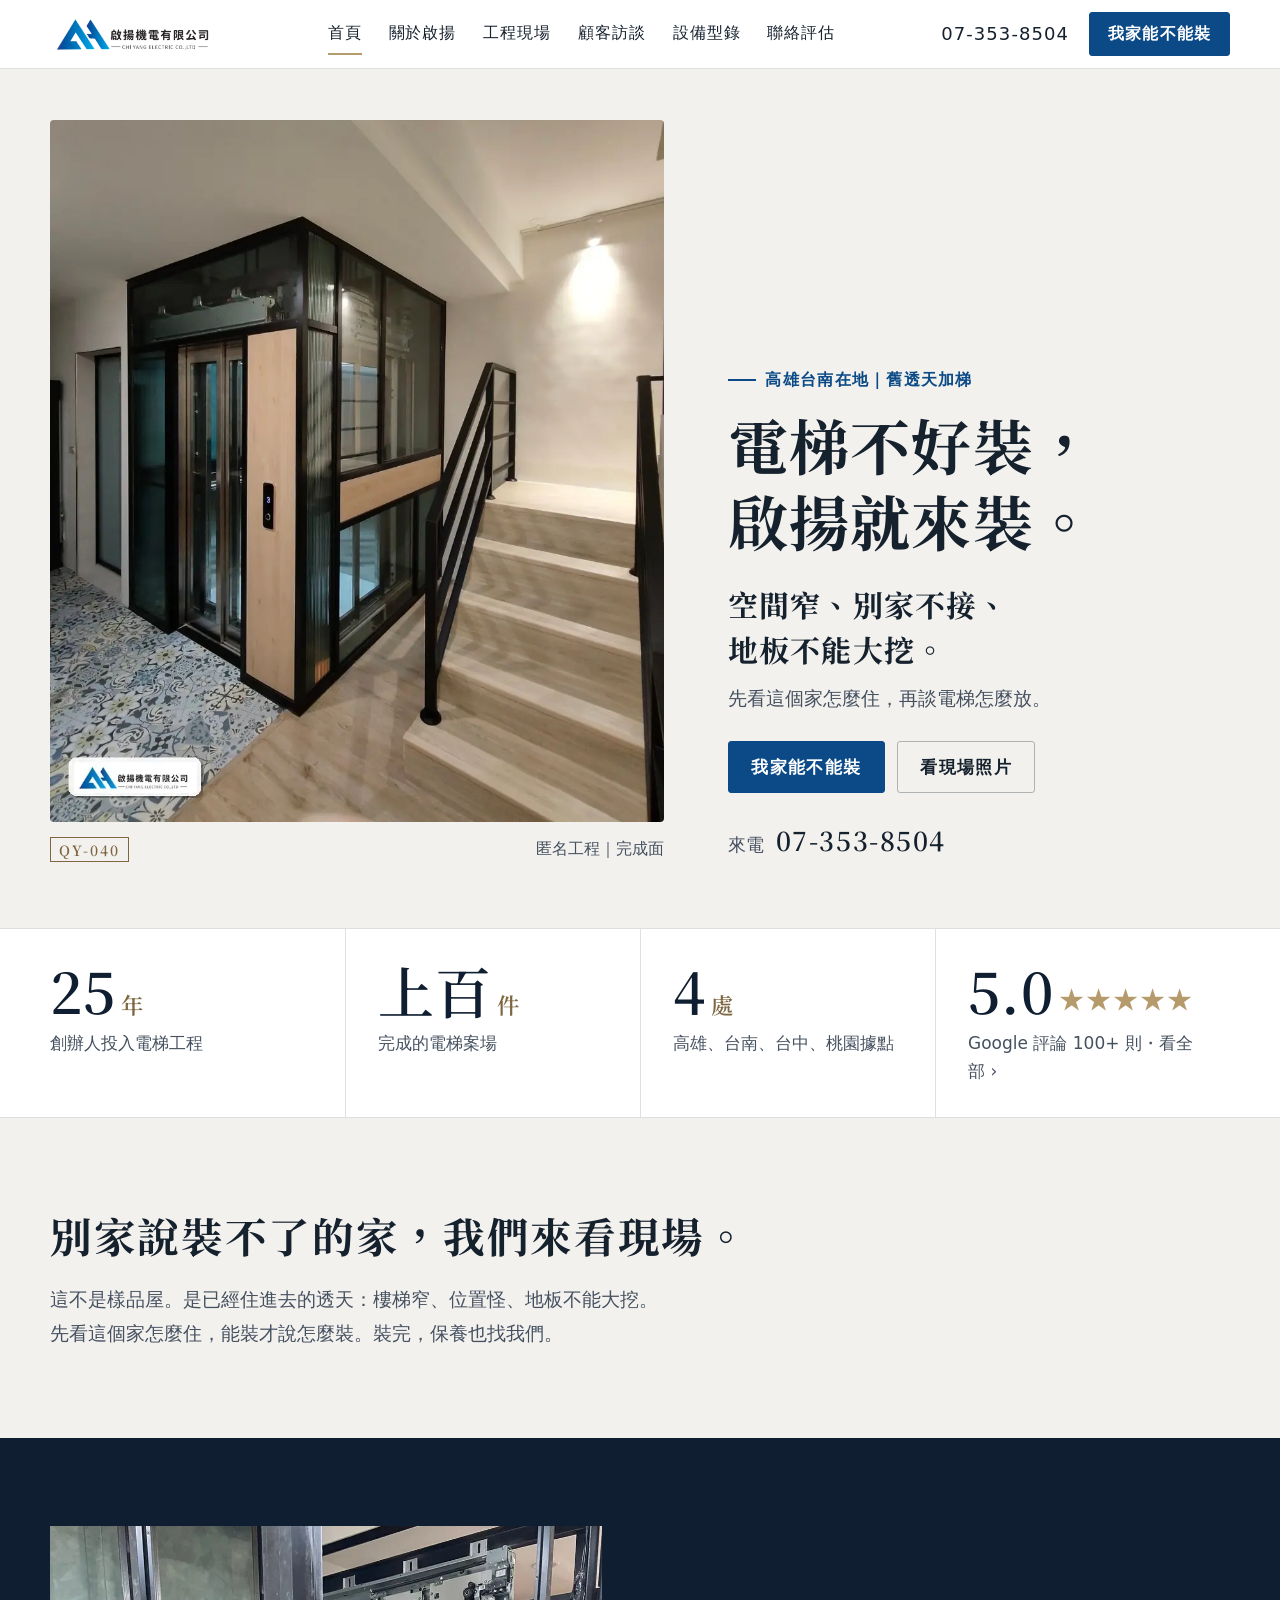
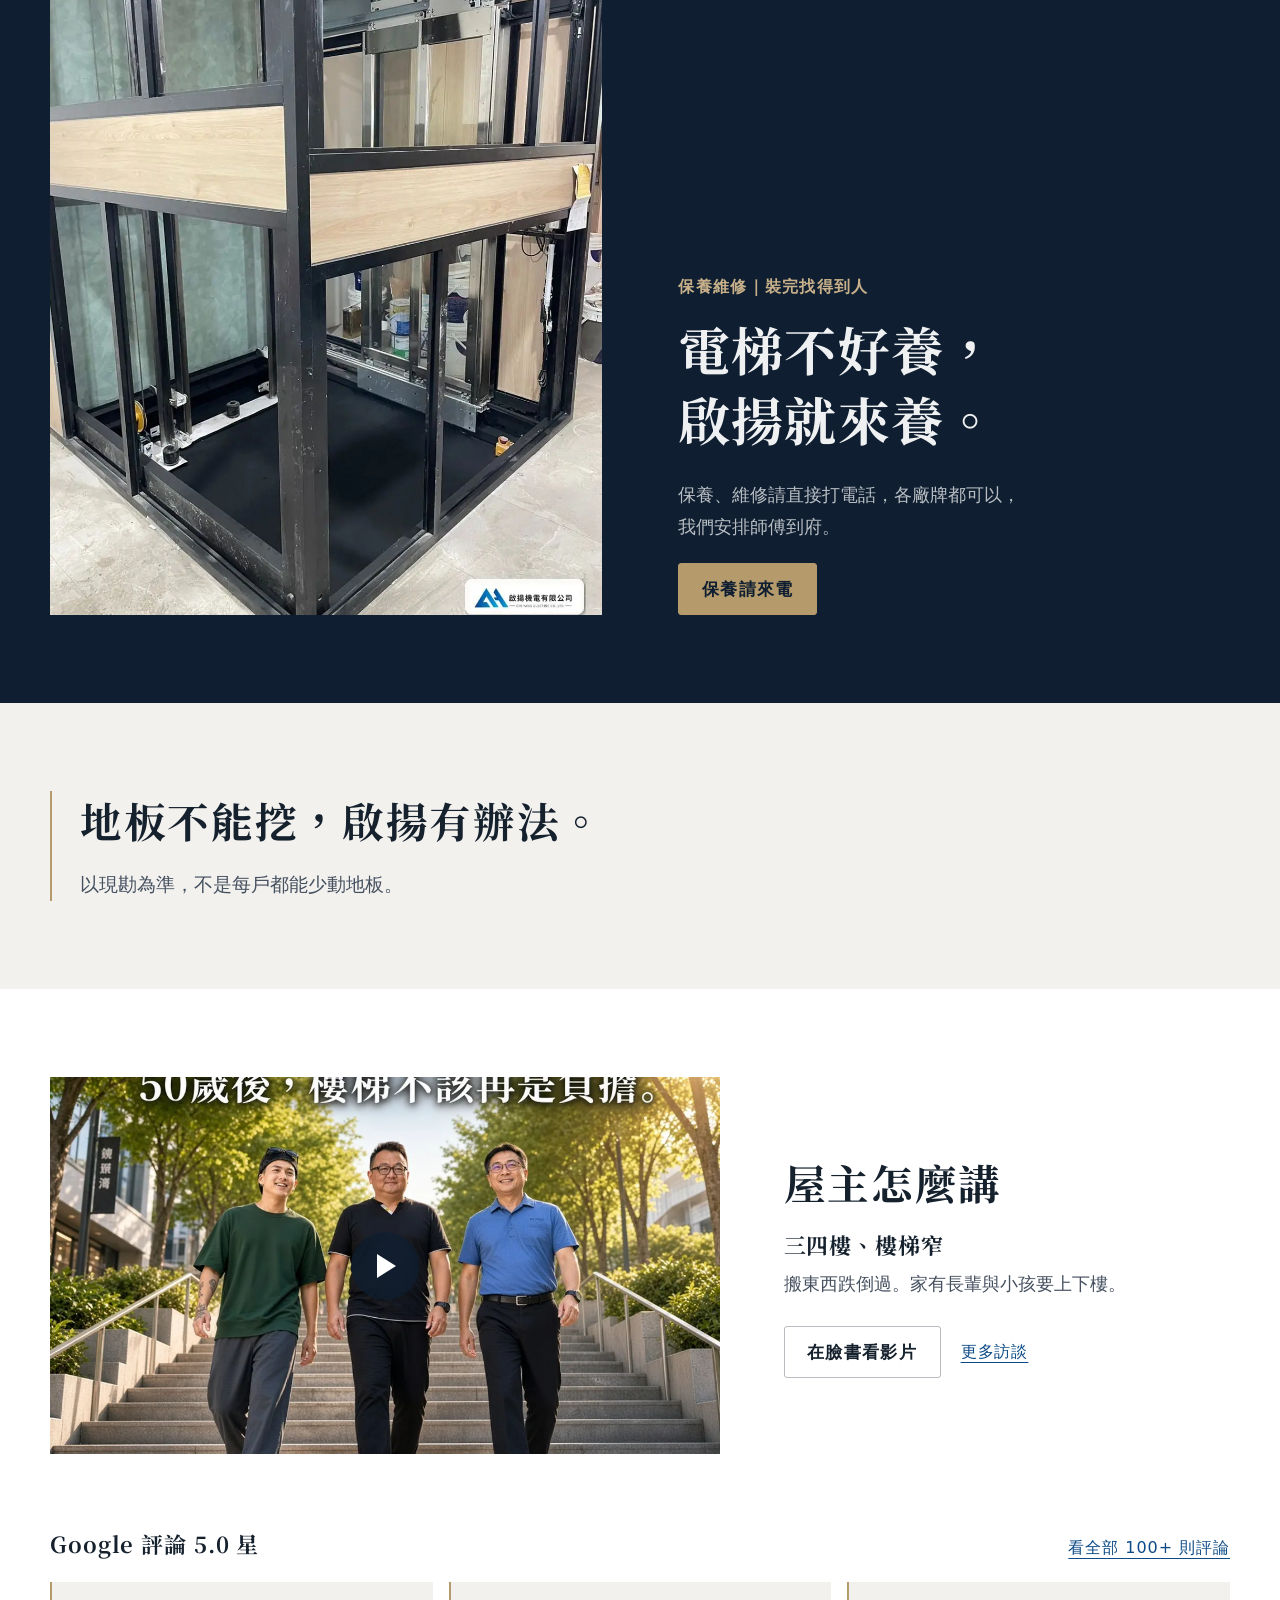
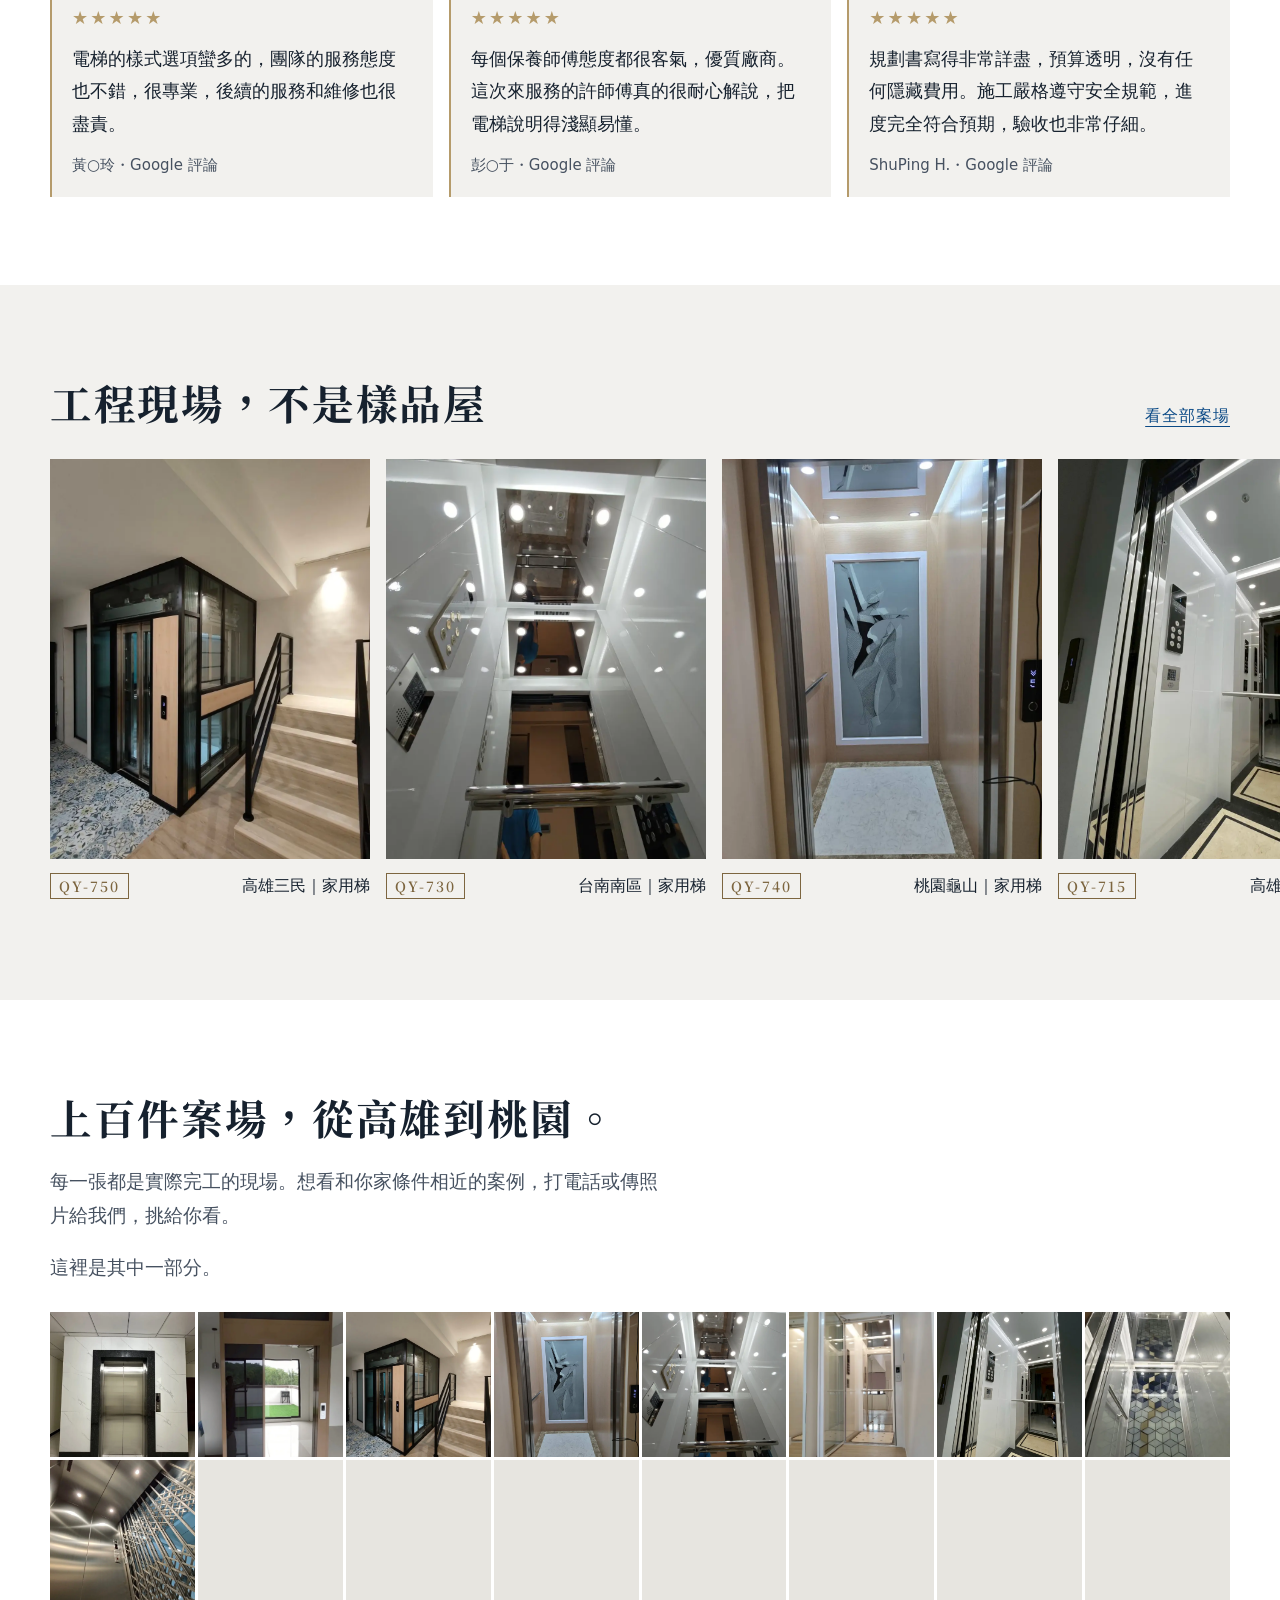
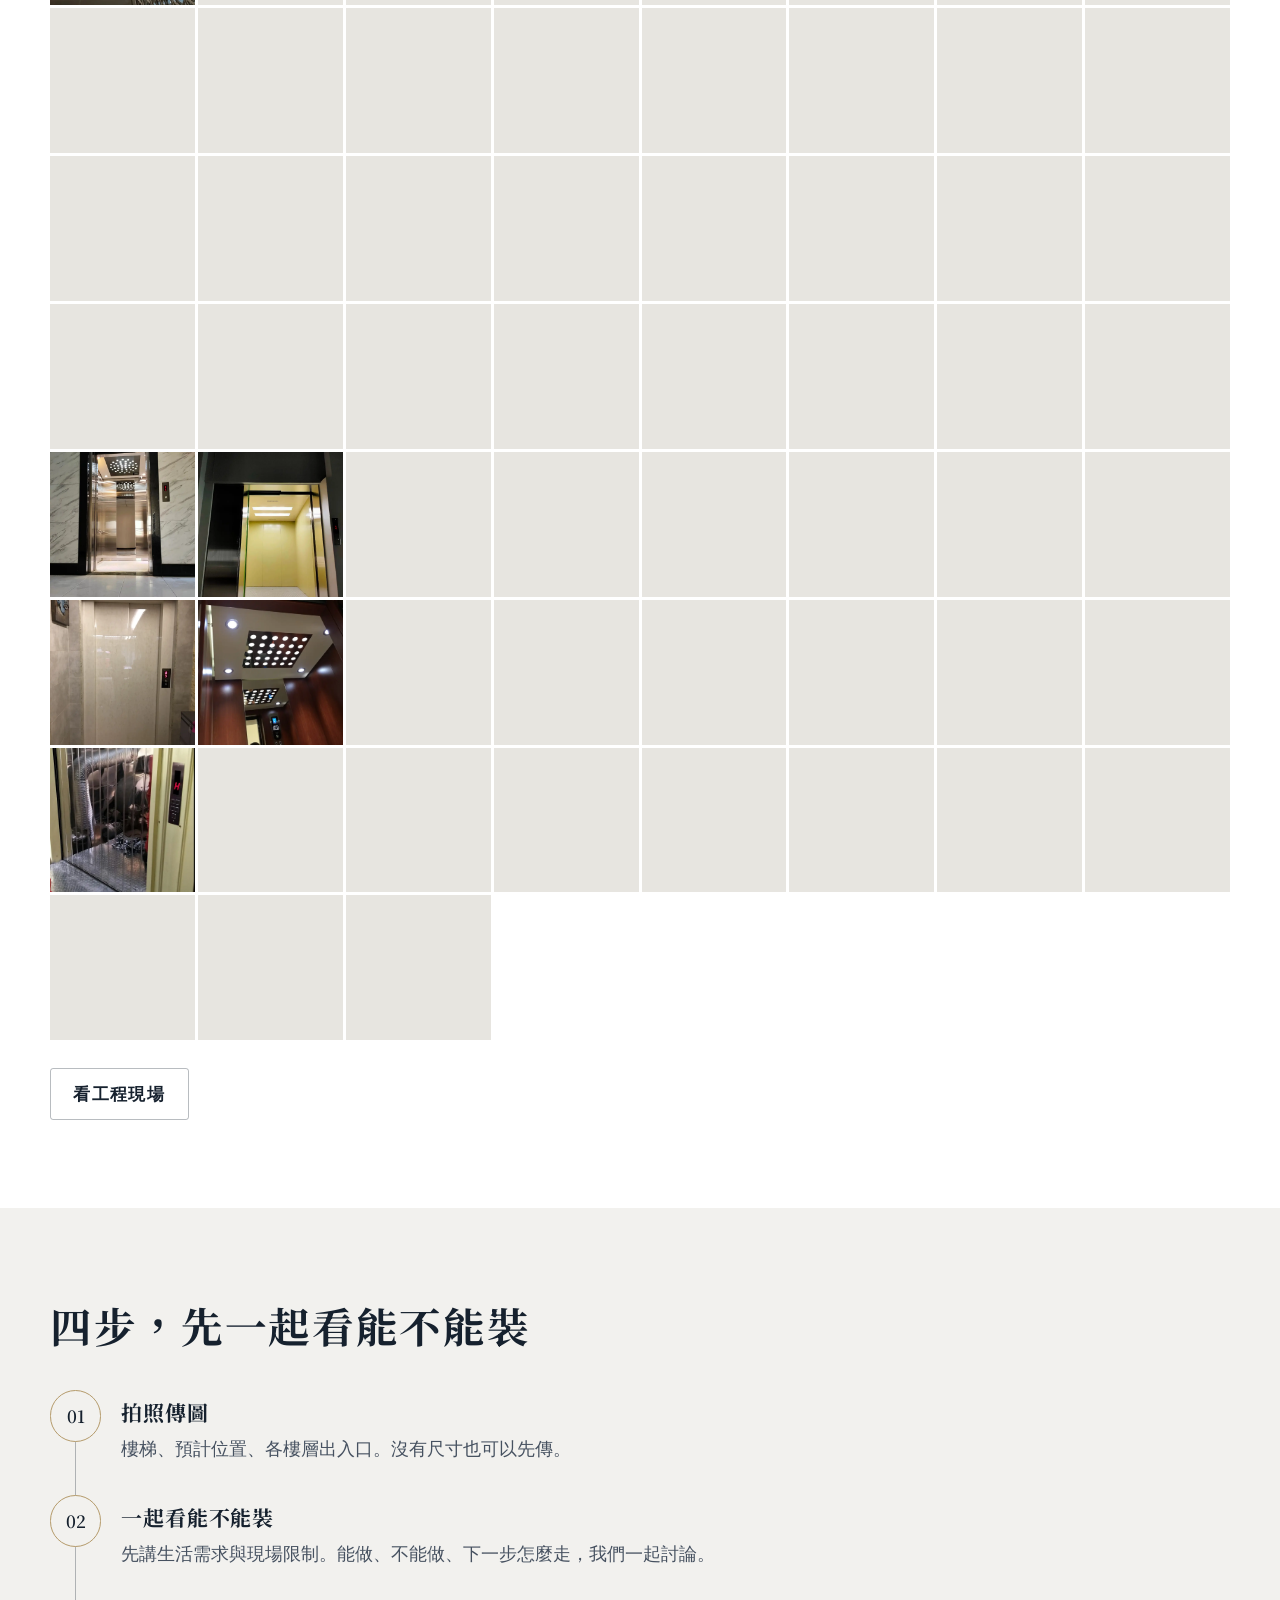
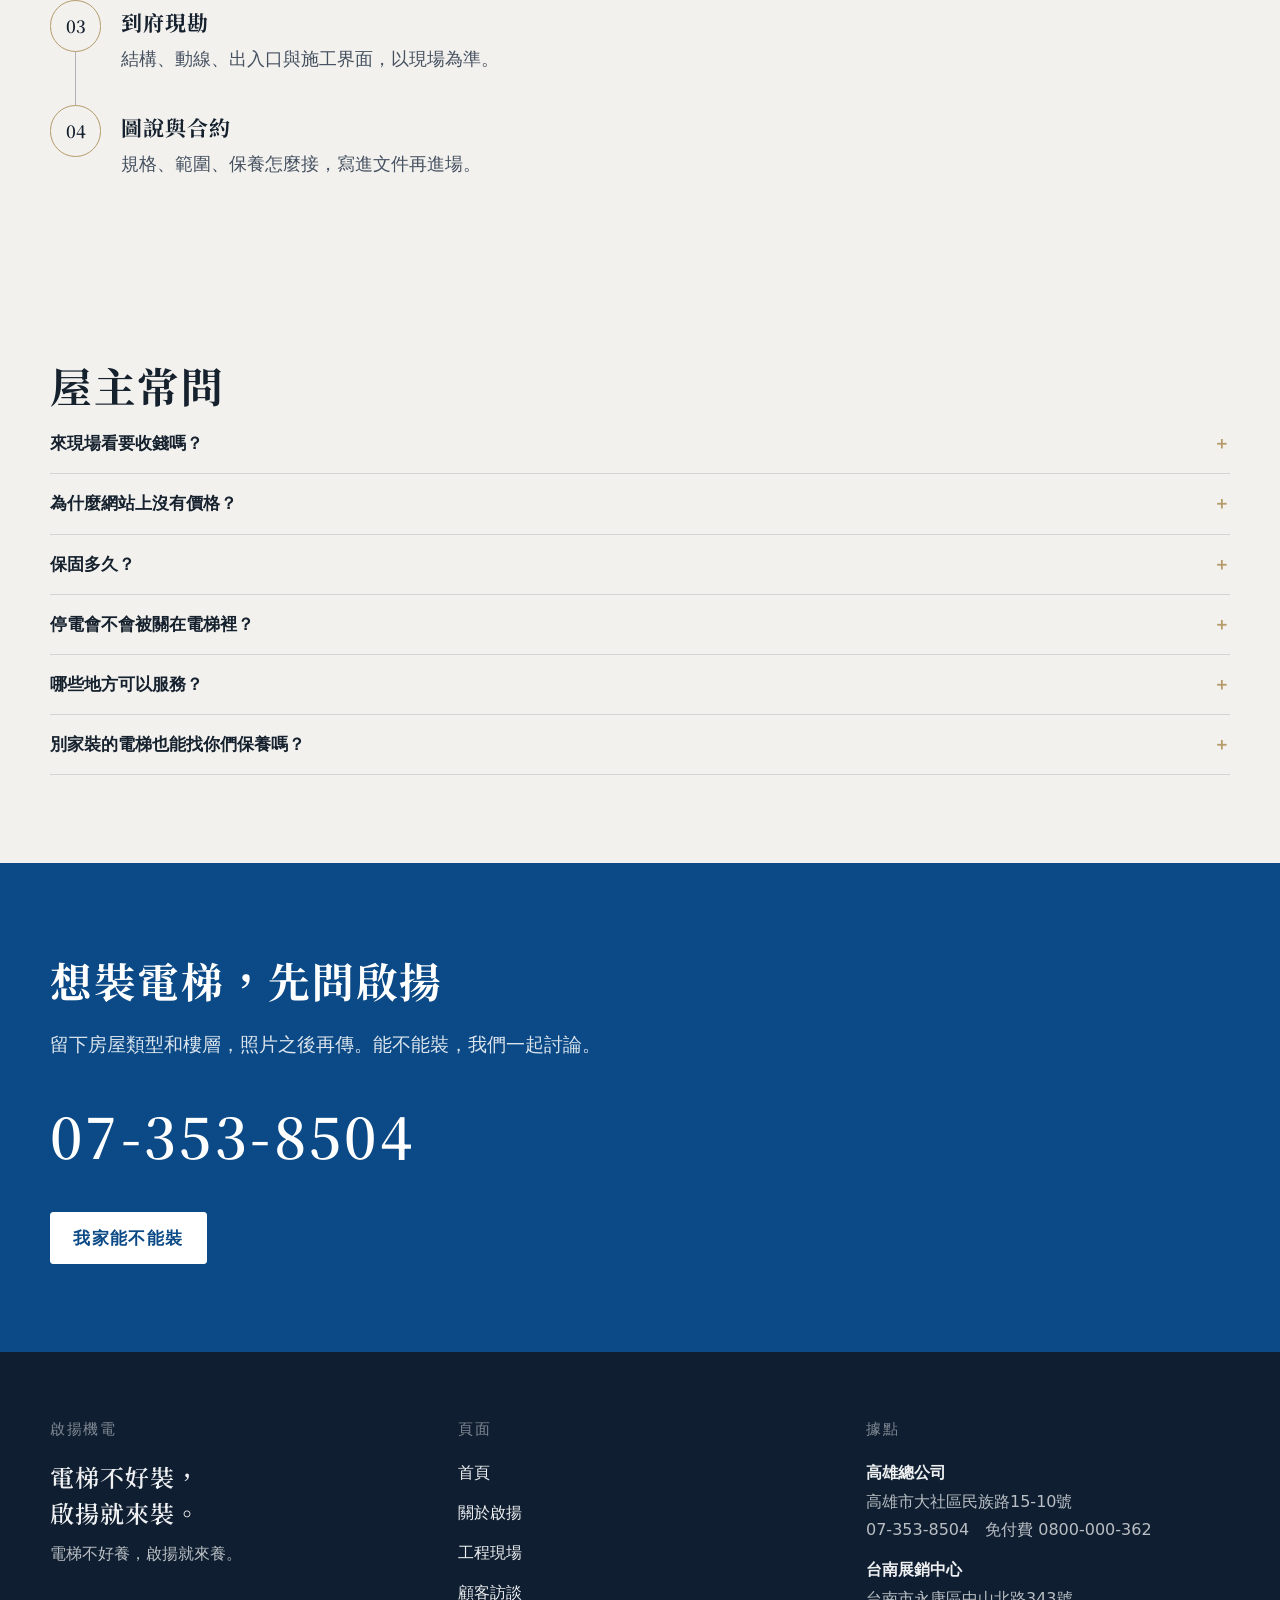
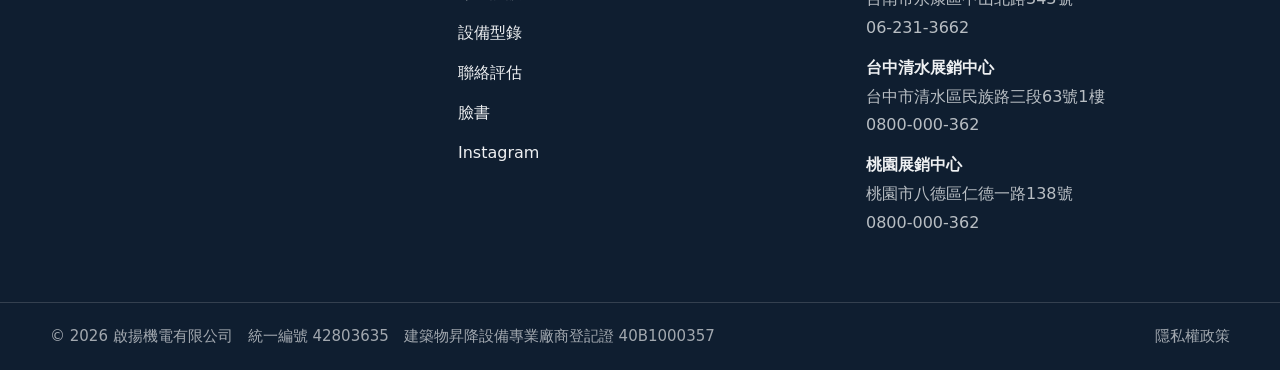
==== index.html @ a4a070dc "官網手機速度：追蹤碼互動或載入後才載、字型只下載用到的字、首頁大圖預載 Co-Authored-By: Claude Opus 5.5 <noreply@anthropic.com> Claude-S" ====
<!DOCTYPE html>
<html lang="zh-Hant">
<head>
  <meta charset="utf-8" />
  <!-- v12 -->
  <meta name="viewport" content="width=device-width, initial-scale=1, viewport-fit=cover" />
  <title>啟揚機電｜電梯不好裝，啟揚就來裝</title>
  <meta name="description" content="舊透天加梯。空間窄、別家不接、地板不能大挖。電梯不好裝，啟揚就來裝。電梯不好養，啟揚就來養。高雄。電話 07-353-8504。" />
  <meta name="robots" content="index, follow" />
  <link rel="canonical" href="https://chiyang9982.com.tw/" />
  <meta name="theme-color" content="#ffffff" />
  <meta property="og:type" content="website" />
  <meta property="og:site_name" content="啟揚機電" />
  <meta property="og:locale" content="zh_TW" />
  <meta property="og:title" content="啟揚機電｜電梯不好裝，啟揚就來裝" />
  <meta property="og:description" content="舊透天加梯。空間窄、別家不接、地板不能大挖。先看這個家怎麼住，再談電梯怎麼放。" />
  <meta property="og:url" content="https://chiyang9982.com.tw/" />
  <meta property="og:image" content="https://chiyang9982.com.tw/og.jpg?v=13" />
  <meta property="og:image:width" content="1200" />
  <meta property="og:image:height" content="630" />
  <meta name="twitter:card" content="summary_large_image" />
  <link rel="icon" href="/favicon.svg" type="image/svg+xml" />
  <link rel="apple-touch-icon" href="/brand/logo-square.jpg" />
  <link rel="preconnect" href="https://fonts.googleapis.com" />
  <link rel="preconnect" href="https://fonts.gstatic.com" crossorigin />
  <link rel="stylesheet" href="https://fonts.googleapis.com/css2?family=Noto+Serif+TC:wght@600;700&amp;display=swap&amp;text=%2B-.0123456789ABDGHIPQRSYaeghilmnorstu%C2%A9%E2%80%BA%E2%97%8B%E2%98%85%E3%80%81%E3%80%82%E3%83%BB%E4%B8%80%E4%B8%89%E4%B8%8A%E4%B8%8B%E4%B8%8D%E4%B8%A6%E4%B8%AD%E4%B8%BB%E4%B9%85%E4%B9%8B%E4%B9%98%E4%B9%9F%E4%BA%86%E4%BA%8E%E4%BA%9B%E4%BA%BA%E4%BB%80%E4%BB%81%E4%BB%94%E4%BB%98%E4%BB%A5%E4%BB%B6%E4%BB%BB%E4%BC%B0%E4%BD%8D%E4%BD%8F%E4%BD%95%E4%BD%A0%E4%BE%86%E4%BE%8B%E4%BF%9D%E4%BF%AE%E5%80%8B%E5%80%91%E5%80%92%E5%81%9A%E5%81%9C%E5%82%85%E5%82%99%E5%82%B3%E5%83%B9%E5%84%AA%E5%85%88%E5%85%8D%E5%85%A5%E5%85%A7%E5%85%A8%E5%85%AB%E5%85%AC%E5%85%B6%E5%86%8D%E5%87%BA%E5%88%86%E5%88%A5%E5%88%B0%E5%88%B6%E5%89%87%E5%89%B5%E5%8A%83%E5%8A%A0%E5%8B%95%E5%8B%98%E5%8B%99%E5%8C%97%E5%8C%BF%E5%8D%80%E5%8D%97%E5%8E%BB%E5%8F%A3%E5%8F%AF%E5%8F%B0%E5%8F%B8%E5%90%84%E5%90%88%E5%90%8C%E5%90%8D%E5%92%8C%E5%93%81%E5%93%AA%E5%95%86%E5%95%8F%E5%95%9F%E5%97%8E%E5%9A%B4%E5%9B%9B%E5%9B%BA%E5%9C%8D%E5%9C%92%E5%9C%96%E5%9C%98%E5%9C%A8%E5%9C%B0%E5%9E%8B%E5%A0%B1%E5%A0%B4%E5%A4%9A%E5%A4%A7%E5%A4%A9%E5%A5%BD%E5%AD%A9%E5%AE%88%E5%AE%89%E5%AE%8C%E5%AE%98%E5%AE%A2%E5%AE%B6%E5%AE%B9%E5%AF%A6%E5%AF%AB%E5%AF%AC%E5%AF%B8%E5%B0%88%E5%B0%8F%E5%B0%91%E5%B0%B1%E5%B0%BA%E5%B1%8B%E5%B1%95%E5%B1%A4%E5%B1%B1%E5%B7%A5%E5%B7%AE%E5%B7%B1%E5%B7%B2%E5%B8%82%E5%B8%AB%E5%B8%B8%E5%B9%B4%E5%BA%9C%E5%BA%A6%E5%BA%B7%E5%BB%A0%E5%BB%BA%E5%BC%8F%E5%BC%B5%E5%BD%AD%E5%BD%B1%E5%BE%88%E5%BE%8C%E5%BE%97%E5%BE%9E%E5%BE%B7%E5%BF%83%E6%80%8E%E6%80%AA%E6%83%B3%E6%85%8B%E6%87%82%E6%88%90%E6%88%91%E6%88%96%E6%88%B6%E6%88%BF%E6%89%8D%E6%89%93%E6%89%BE%E6%8A%8A%E6%8A%95%E6%8B%8D%E6%8C%91%E6%8C%96%E6%8E%92%E6%8E%A5%E6%8F%9A%E6%8F%B4%E6%90%AC%E6%93%9A%E6%94%B6%E6%94%BE%E6%94%BF%E6%95%91%E6%96%87%E6%96%B9%E6%96%BC%E6%96%BD%E6%97%8F%E6%98%87%E6%98%8E%E6%98%93%E6%98%9F%E6%98%AF%E6%99%82%E6%9B%B4%E6%9B%B8%E6%9C%80%E6%9C%83%E6%9C%89%E6%9C%8D%E6%9C%9F%E6%9D%B1%E6%9D%BF%E6%A0%BC%E6%A1%83%E6%A1%88%E6%A2%93%E6%A2%9D%E6%A2%AF%E6%A5%AD%E6%A7%8B%E6%A8%93%E6%A8%A3%E6%A9%9F%E6%AC%8A%E6%AC%A1%E6%AD%A5%E6%AE%B5%E6%AF%8F%E6%B0%91%E6%B0%A3%E6%B0%B4%E6%B0%B8%E6%B1%82%E6%B2%92%E6%B3%95%E6%B4%BB%E6%B7%BA%E6%B8%85%E6%BA%96%E7%82%BA%E7%85%A7%E7%89%87%E7%89%8C%E7%89%A9%E7%8E%B2%E7%8F%BE%E7%94%9F%E7%94%A2%E7%94%A8%E7%95%8C%E7%95%99%E7%99%BB%E7%99%BE%E7%9A%84%E7%9B%A1%E7%9B%B4%E7%9B%B8%E7%9C%8B%E7%9C%9F%E7%A4%BE%E7%A7%81%E7%A8%8B%E7%A9%BA%E7%AA%84%E7%AB%99%E7%AC%A6%E7%AD%96%E7%AE%97%E7%AF%84%E7%AF%89%E7%B0%BD%E7%B4%84%E7%B4%B0%E7%B5%90%E7%B5%A1%E7%B5%A6%E7%B5%B1%E7%B6%93%E7%B6%AD%E7%B6%B2%E7%B7%9A%E7%B7%A8%E7%B8%BD%E7%BA%8C%E7%BD%AE%E8%80%90%E8%81%AF%E8%83%BD%E8%87%89%E8%87%AA%E8%87%B3%E8%88%87%E8%88%8A%E8%91%97%E8%97%8F%E8%99%95%E8%99%9F%E8%A0%BB%E8%A2%AB%E8%A3%9D%E8%A3%A1%E8%A5%BF%E8%A6%81%E8%A6%8F%E8%A7%A3%E8%A8%88%E8%A8%8E%E8%A8%98%E8%A8%AA%E8%A8%AD%E8%A8%B1%E8%A9%95%E8%A9%A6%E8%A9%B1%E8%A9%B3%E8%AA%AA%E8%AB%87%E8%AB%8B%E8%AB%96%E8%AC%9B%E8%AD%89%E8%B2%AC%E8%B2%BB%E8%B3%AA%E8%B5%B0%E8%B5%B7%E8%B7%8C%E8%B7%AF%E8%B7%B3%E8%BC%A9%E8%BE%A6%E8%BF%91%E9%80%8F%E9%80%99%E9%80%B2%E9%81%8E%E9%81%B5%E9%81%B8%E9%83%A8%E9%83%BD%E9%8A%B7%E9%8C%84%E9%8C%A2%E9%8C%AF%E9%95%B7%E9%96%80%E9%96%8B%E9%96%93%E9%97%9C%E9%99%8D%E9%99%90%E9%9A%8A%E9%9A%9B%E9%9A%AA%E9%9A%B1%E9%9B%84%E9%9B%BB%E9%9C%80%E9%9D%9E%E9%9D%A2%E9%A0%81%E9%A0%85%E9%A0%90%E9%A1%9E%E9%A1%A7%E9%A1%AF%E9%A4%8A%E9%A6%96%E9%A9%97%E9%AB%98%E9%B3%B3%E9%BA%BC%E9%BB%83%E9%BB%9E%E9%BE%9C%EF%BC%88%EF%BC%89%EF%BC%8C%EF%BC%9A%EF%BC%9F%EF%BD%9C" media="print" onload="this.media='all'" />
  <noscript><link rel="stylesheet" href="https://fonts.googleapis.com/css2?family=Noto+Serif+TC:wght@600;700&amp;display=swap&amp;text=%2B-.0123456789ABDGHIPQRSYaeghilmnorstu%C2%A9%E2%80%BA%E2%97%8B%E2%98%85%E3%80%81%E3%80%82%E3%83%BB%E4%B8%80%E4%B8%89%E4%B8%8A%E4%B8%8B%E4%B8%8D%E4%B8%A6%E4%B8%AD%E4%B8%BB%E4%B9%85%E4%B9%8B%E4%B9%98%E4%B9%9F%E4%BA%86%E4%BA%8E%E4%BA%9B%E4%BA%BA%E4%BB%80%E4%BB%81%E4%BB%94%E4%BB%98%E4%BB%A5%E4%BB%B6%E4%BB%BB%E4%BC%B0%E4%BD%8D%E4%BD%8F%E4%BD%95%E4%BD%A0%E4%BE%86%E4%BE%8B%E4%BF%9D%E4%BF%AE%E5%80%8B%E5%80%91%E5%80%92%E5%81%9A%E5%81%9C%E5%82%85%E5%82%99%E5%82%B3%E5%83%B9%E5%84%AA%E5%85%88%E5%85%8D%E5%85%A5%E5%85%A7%E5%85%A8%E5%85%AB%E5%85%AC%E5%85%B6%E5%86%8D%E5%87%BA%E5%88%86%E5%88%A5%E5%88%B0%E5%88%B6%E5%89%87%E5%89%B5%E5%8A%83%E5%8A%A0%E5%8B%95%E5%8B%98%E5%8B%99%E5%8C%97%E5%8C%BF%E5%8D%80%E5%8D%97%E5%8E%BB%E5%8F%A3%E5%8F%AF%E5%8F%B0%E5%8F%B8%E5%90%84%E5%90%88%E5%90%8C%E5%90%8D%E5%92%8C%E5%93%81%E5%93%AA%E5%95%86%E5%95%8F%E5%95%9F%E5%97%8E%E5%9A%B4%E5%9B%9B%E5%9B%BA%E5%9C%8D%E5%9C%92%E5%9C%96%E5%9C%98%E5%9C%A8%E5%9C%B0%E5%9E%8B%E5%A0%B1%E5%A0%B4%E5%A4%9A%E5%A4%A7%E5%A4%A9%E5%A5%BD%E5%AD%A9%E5%AE%88%E5%AE%89%E5%AE%8C%E5%AE%98%E5%AE%A2%E5%AE%B6%E5%AE%B9%E5%AF%A6%E5%AF%AB%E5%AF%AC%E5%AF%B8%E5%B0%88%E5%B0%8F%E5%B0%91%E5%B0%B1%E5%B0%BA%E5%B1%8B%E5%B1%95%E5%B1%A4%E5%B1%B1%E5%B7%A5%E5%B7%AE%E5%B7%B1%E5%B7%B2%E5%B8%82%E5%B8%AB%E5%B8%B8%E5%B9%B4%E5%BA%9C%E5%BA%A6%E5%BA%B7%E5%BB%A0%E5%BB%BA%E5%BC%8F%E5%BC%B5%E5%BD%AD%E5%BD%B1%E5%BE%88%E5%BE%8C%E5%BE%97%E5%BE%9E%E5%BE%B7%E5%BF%83%E6%80%8E%E6%80%AA%E6%83%B3%E6%85%8B%E6%87%82%E6%88%90%E6%88%91%E6%88%96%E6%88%B6%E6%88%BF%E6%89%8D%E6%89%93%E6%89%BE%E6%8A%8A%E6%8A%95%E6%8B%8D%E6%8C%91%E6%8C%96%E6%8E%92%E6%8E%A5%E6%8F%9A%E6%8F%B4%E6%90%AC%E6%93%9A%E6%94%B6%E6%94%BE%E6%94%BF%E6%95%91%E6%96%87%E6%96%B9%E6%96%BC%E6%96%BD%E6%97%8F%E6%98%87%E6%98%8E%E6%98%93%E6%98%9F%E6%98%AF%E6%99%82%E6%9B%B4%E6%9B%B8%E6%9C%80%E6%9C%83%E6%9C%89%E6%9C%8D%E6%9C%9F%E6%9D%B1%E6%9D%BF%E6%A0%BC%E6%A1%83%E6%A1%88%E6%A2%93%E6%A2%9D%E6%A2%AF%E6%A5%AD%E6%A7%8B%E6%A8%93%E6%A8%A3%E6%A9%9F%E6%AC%8A%E6%AC%A1%E6%AD%A5%E6%AE%B5%E6%AF%8F%E6%B0%91%E6%B0%A3%E6%B0%B4%E6%B0%B8%E6%B1%82%E6%B2%92%E6%B3%95%E6%B4%BB%E6%B7%BA%E6%B8%85%E6%BA%96%E7%82%BA%E7%85%A7%E7%89%87%E7%89%8C%E7%89%A9%E7%8E%B2%E7%8F%BE%E7%94%9F%E7%94%A2%E7%94%A8%E7%95%8C%E7%95%99%E7%99%BB%E7%99%BE%E7%9A%84%E7%9B%A1%E7%9B%B4%E7%9B%B8%E7%9C%8B%E7%9C%9F%E7%A4%BE%E7%A7%81%E7%A8%8B%E7%A9%BA%E7%AA%84%E7%AB%99%E7%AC%A6%E7%AD%96%E7%AE%97%E7%AF%84%E7%AF%89%E7%B0%BD%E7%B4%84%E7%B4%B0%E7%B5%90%E7%B5%A1%E7%B5%A6%E7%B5%B1%E7%B6%93%E7%B6%AD%E7%B6%B2%E7%B7%9A%E7%B7%A8%E7%B8%BD%E7%BA%8C%E7%BD%AE%E8%80%90%E8%81%AF%E8%83%BD%E8%87%89%E8%87%AA%E8%87%B3%E8%88%87%E8%88%8A%E8%91%97%E8%97%8F%E8%99%95%E8%99%9F%E8%A0%BB%E8%A2%AB%E8%A3%9D%E8%A3%A1%E8%A5%BF%E8%A6%81%E8%A6%8F%E8%A7%A3%E8%A8%88%E8%A8%8E%E8%A8%98%E8%A8%AA%E8%A8%AD%E8%A8%B1%E8%A9%95%E8%A9%A6%E8%A9%B1%E8%A9%B3%E8%AA%AA%E8%AB%87%E8%AB%8B%E8%AB%96%E8%AC%9B%E8%AD%89%E8%B2%AC%E8%B2%BB%E8%B3%AA%E8%B5%B0%E8%B5%B7%E8%B7%8C%E8%B7%AF%E8%B7%B3%E8%BC%A9%E8%BE%A6%E8%BF%91%E9%80%8F%E9%80%99%E9%80%B2%E9%81%8E%E9%81%B5%E9%81%B8%E9%83%A8%E9%83%BD%E9%8A%B7%E9%8C%84%E9%8C%A2%E9%8C%AF%E9%95%B7%E9%96%80%E9%96%8B%E9%96%93%E9%97%9C%E9%99%8D%E9%99%90%E9%9A%8A%E9%9A%9B%E9%9A%AA%E9%9A%B1%E9%9B%84%E9%9B%BB%E9%9C%80%E9%9D%9E%E9%9D%A2%E9%A0%81%E9%A0%85%E9%A0%90%E9%A1%9E%E9%A1%A7%E9%A1%AF%E9%A4%8A%E9%A6%96%E9%A9%97%E9%AB%98%E9%B3%B3%E9%BA%BC%E9%BB%83%E9%BB%9E%E9%BE%9C%EF%BC%88%EF%BC%89%EF%BC%8C%EF%BC%9A%EF%BC%9F%EF%BD%9C" /></noscript>
  <link rel="preload" as="image" href="/images/qy-040-finished-qy-logo.webp" fetchpriority="high" />
  <style>
    /* v12 palette: stone floor, night steel, Chi Yang blue (from logo), titanium door-frame trim */
    :root {
      --stone: #f2f1ee;
      --white: #ffffff;
      --night: #0f1e30;
      --fg: #16212e;
      --steel: #465160;
      --blue: #0b4a86;
      --blue-hover: #083a6b;
      --ti: #b59b6b;
      --ti-light: #c8b18a;
      --ti-ink: #7d6640;
      --line: rgba(22, 33, 46, .14);
      --line-strong: rgba(22, 33, 46, .3);
      --on-night: #eef0f2;
      --on-night-soft: rgba(238, 240, 242, .76);
      --line-night: rgba(238, 240, 242, .16);
      --display: "Noto Serif TC", "Noto Serif CJK TC", "Songti TC", "Source Han Serif TC", serif;
      --sans: "PingFang TC", "Noto Sans TC", "Microsoft JhengHei", "Noto Sans CJK TC", system-ui, sans-serif;
    }
    * { box-sizing: border-box; }
    html { -webkit-text-size-adjust: 100%; }
    body {
      margin: 0; background: var(--stone); color: var(--fg);
      font-family: var(--sans); font-size: 1.125rem; line-height: 1.8;
    }
    img { max-width: 100%; height: auto; display: block; }
    a { color: inherit; }
    :focus-visible { outline: 2px solid var(--blue); outline-offset: 3px; }
    .night :focus-visible, .cta :focus-visible, .foot :focus-visible, .dock :focus-visible { outline-color: var(--ti-light); }
    [id] { scroll-margin-top: 5.5rem; }
    .sr-only { position: absolute; width: 1px; height: 1px; padding: 0; margin: -1px; overflow: hidden; clip: rect(0 0 0 0); white-space: nowrap; border: 0; }
    .skip { position: absolute; left: -999px; top: 0; }
    .skip:focus { left: 1rem; top: 1rem; z-index: 90; background: var(--night); color: var(--on-night); padding: .5rem .8rem; }
    .shell { width: min(1180px, calc(100% - 2rem)); margin-inline: auto; }
    h1, h2, h3 { word-break: keep-all; overflow-wrap: anywhere; }

    /* header */
    .site-header { background: var(--white); border-bottom: 1px solid var(--line); }
    @media (min-width: 1024px) { .site-header { position: sticky; top: 0; z-index: 40; } }
    .bar { display: flex; align-items: center; justify-content: space-between; gap: 1.5rem; min-height: 4.25rem; }
    .logo { display: flex; text-decoration: none; }
    .logo img { height: 44px; width: auto; }
    .nav, .bar-end { display: none; }
    @media (min-width: 1024px) {
      .nav { display: flex; gap: clamp(1.1rem, 2.1vw, 2rem); }
      .nav a { font-size: 1rem; letter-spacing: .06em; text-decoration: none; padding: .35rem 0; border-bottom: 2px solid transparent; }
      .nav a:hover { color: var(--blue); }
      .nav a[aria-current="page"] { border-bottom-color: var(--ti); }
      .bar-end { display: flex; align-items: center; gap: 1.25rem; }
      .bar-tel { text-decoration: none; letter-spacing: .06em; font-variant-numeric: tabular-nums; }
      .bar-tel:hover { color: var(--blue); }
    }
    .mnav { display: flex; justify-content: space-between; gap: .5rem; padding: 0 1rem; border-top: 1px solid var(--line); }
    .mnav a { padding: .6rem .15rem .5rem; font-size: 1rem; letter-spacing: .08em; text-decoration: none; color: var(--steel); border-bottom: 2px solid transparent; }
    .mnav a[aria-current="page"] { color: var(--fg); border-bottom-color: var(--ti); }
    @media (min-width: 1024px) { .mnav { display: none; } }

    /* buttons */
    .btn {
      display: inline-flex; align-items: center; justify-content: center;
      min-height: 3.25rem; padding: .8rem 1.4rem; border-radius: 3px; border: 1px solid transparent;
      font-size: 1.0625rem; font-weight: 700; letter-spacing: .08em; line-height: 1.2;
      text-decoration: none; white-space: nowrap; touch-action: manipulation;
      transition: background-color .15s, border-color .15s, color .15s;
    }
    .btn-sm { min-height: 2.75rem; padding: .55rem 1.1rem; font-size: 1rem; }
    .btn-primary { background: var(--blue); border-color: var(--blue); color: #fff; }
    .btn-primary:hover { background: var(--blue-hover); border-color: var(--blue-hover); }
    .btn-ghost { background: transparent; border-color: var(--line-strong); color: var(--fg); }
    .btn-ghost:hover { border-color: var(--fg); }
    .btn-ti { background: var(--ti); border-color: var(--ti); color: var(--night); }
    .btn-ti:hover { background: var(--ti-light); border-color: var(--ti-light); }
    .btn-white { background: #fff; border-color: #fff; color: var(--blue); }
    .btn-white:hover { background: var(--stone); border-color: var(--stone); }
    .actions { display: flex; flex-wrap: wrap; gap: .75rem; margin-top: 1.6rem; }

    /* type */
    .h2 { margin: 0; font-family: var(--display); font-weight: 700; font-size: clamp(1.75rem, 4.2vw, 2.6rem); line-height: 1.4; letter-spacing: .04em; text-wrap: balance; word-break: keep-all; overflow-wrap: anywhere; }
    .body-l { max-width: 38rem; margin: 1.1rem 0 0; font-size: 1.1875rem; color: var(--steel); }
    .plate {
      display: inline-flex; align-items: center; flex: none; white-space: nowrap;
      border: 1px solid currentColor; color: var(--ti-ink); padding: .3rem .5rem .28rem;
      font-family: var(--display); font-weight: 600; font-size: .875rem; letter-spacing: .14em; line-height: 1;
      font-variant-numeric: tabular-nums;
    }
    .band { padding: clamp(3.25rem, 7vw, 5.5rem) 0; }

    /* hero (v13, 11/04): headline first, then one clean finished photo.
       Horizontal type only. No vertical couplets, dark boards or symmetric photo frames:
       in Taiwan that composition reads as a funeral altar (boss feedback 11/04). */
    .hero { padding: clamp(1.5rem, 4vw, 3.25rem) 0 clamp(2.75rem, 5vw, 4.5rem); }
    .hero-grid { display: grid; gap: 1.4rem; grid-template-areas: "title" "photo" "copy"; }
    @media (min-width: 1024px) {
      .hero-grid {
        grid-template-columns: minmax(0, 1.1fr) minmax(0, .9fr); grid-template-rows: 1fr auto;
        grid-template-areas: "photo title" "photo copy"; column-gap: clamp(2.5rem, 5vw, 5rem); row-gap: 0;
      }
      .hero-head { align-self: end; }
    }
    .hero-head { grid-area: title; }
    .hero-kicker { margin: 0; display: flex; align-items: center; gap: .6rem; color: var(--blue); font-size: 1rem; font-weight: 700; letter-spacing: .08em; }
    .hero-kicker::before { content: ""; width: 1.75rem; height: 2px; background: var(--blue); flex: none; }
    .hero-title { margin: .7rem 0 0; font-family: var(--display); font-weight: 700; font-size: clamp(2.25rem, 10vw, 3.75rem); line-height: 1.28; letter-spacing: .02em; color: var(--fg); }
    .hero-photo { grid-area: photo; margin: 0; }
    .hero-photo img { width: 100%; aspect-ratio: 4 / 5; object-fit: cover; object-position: 50% 100%; border-radius: 4px; background: #e7e5e0; }
    @media (min-width: 1024px) { .hero-photo img { max-height: 78vh; } }
    .hero-cap { display: flex; justify-content: space-between; align-items: center; gap: .75rem; margin: .8rem 0 0; color: var(--steel); font-size: 1rem; }
    .hero-lead { grid-area: copy; max-width: 31rem; }
    @media (min-width: 1024px) { .hero-lead .lead-strong { margin-top: 1.4rem; } }
    .lead-strong { margin: 0; font-family: var(--display); font-weight: 700; font-size: clamp(1.375rem, 3.2vw, 1.875rem); line-height: 1.5; letter-spacing: .04em; word-break: keep-all; overflow-wrap: anywhere; text-wrap: balance; }
    .lead { margin: .6rem 0 0; font-size: 1.1875rem; color: var(--steel); }
    .call { margin: 1.5rem 0 0; color: var(--steel); display: flex; align-items: baseline; gap: .75rem; flex-wrap: wrap; }
    .call a { font-family: var(--display); font-weight: 600; font-size: 1.625rem; letter-spacing: .06em; color: var(--fg); text-decoration: none; font-variant-numeric: tabular-nums; }
    .call a:hover { color: var(--blue); }

    /* proof */
    .proof { background: var(--white); border-block: 1px solid var(--line); }
    .proof-grid { display: grid; }
    .proof-item { display: grid; grid-template-columns: 7.5rem 1fr; align-items: center; gap: 1rem; padding: 1.15rem 0; }
    .proof-item + .proof-item { border-top: 1px solid var(--line); }
    .proof-item .num-label { margin: 0; }
    @media (min-width: 768px) {
      .proof-grid { grid-template-columns: repeat(4, minmax(0, 1fr)); }
      .proof-item { display: block; padding: 2.1rem 2rem 2rem; }
      .proof-item:first-child { padding-left: 0; }
      .proof-item + .proof-item { border-top: 0; border-left: 1px solid var(--line); }
      .proof-item .num-label { margin: .75rem 0 0; }
    }
    .num { margin: 0; font-family: var(--display); font-weight: 600; color: var(--night); font-size: clamp(2rem, 7vw, 3.5rem); line-height: 1; letter-spacing: .02em; white-space: nowrap; }
    .num small { font-size: .4em; margin-left: .2em; letter-spacing: .1em; color: var(--ti-ink); }
    .num-label { margin: .75rem 0 0; color: var(--steel); font-size: clamp(.9375rem, 2.4vw, 1.0625rem); line-height: 1.6; }

    /* floor statement */
    .seam { border-left: 2px solid var(--ti); padding-left: clamp(1rem, 3vw, 1.75rem); }

    /* maintenance band */
    .night { background: var(--night); color: var(--on-night); }
    .m-grid { display: grid; gap: 2.25rem; }
    @media (min-width: 900px) {
      .m-grid { grid-template-columns: minmax(0, 1fr) minmax(0, 1fr); grid-template-areas: "photo copy"; align-items: end; gap: clamp(2.5rem, 6vw, 6rem); }
      .m-photo { grid-area: photo; }
      .m-copy { grid-area: copy; }
    }
    .m-photo { margin: 0; }
    .m-photo img { width: 100%; aspect-ratio: 4 / 5; object-fit: cover; }
    @media (max-width: 899px) { .m-photo img { aspect-ratio: 4 / 3; } }
    .m-kicker { margin: 0; color: var(--ti-light); font-size: 1rem; font-weight: 700; letter-spacing: .08em; }
    .m-title { margin: .8rem 0 0; font-family: var(--display); font-weight: 700; font-size: clamp(2rem, 7.5vw, 3.25rem); line-height: 1.35; letter-spacing: .02em; }
    .m-note { max-width: 22rem; margin: 1.5rem 0 0; color: var(--on-night-soft); }

    /* customer voice */
    .proof-link { color: inherit; text-decoration: none; }
    .proof-link:hover .num-label { color: var(--blue); }
    .num .stars { color: var(--ti); font-size: .32em; margin-left: .2em; letter-spacing: .04em; vertical-align: .2em; }
    @media (min-width: 768px) { .num .stars { font-size: .45em; letter-spacing: .08em; } }
    .faq details { border-bottom: 1px solid var(--line, #ddd); padding: 1rem 0; }
    .faq summary { cursor: pointer; font-weight: 600; font-size: 1.0625rem; line-height: 1.6; list-style: none; position: relative; padding-right: 2rem; }
    .faq summary::-webkit-details-marker { display: none; }
    .faq summary::after { content: "＋"; position: absolute; right: 0; top: 0; color: var(--ti); }
    .faq details[open] summary::after { content: "－"; }
    .faq details p { margin: .6rem 0 0; line-height: 1.85; color: var(--steel); }
    .reviews { margin-top: clamp(2.5rem, 5vw, 3.5rem); }
    .reviews-head { display: flex; flex-wrap: wrap; align-items: baseline; justify-content: space-between; gap: .5rem 1rem; margin-bottom: 1.25rem; }
    .reviews-head h3 { margin: 0; font-family: var(--display); font-size: 1.375rem; letter-spacing: .04em; }
    .review-grid { display: grid; gap: 1rem; }
    @media (min-width: 900px) { .review-grid { grid-template-columns: repeat(3, minmax(0, 1fr)); } }
    .review { margin: 0; background: var(--stone); border-left: 2px solid var(--ti); padding: 1.25rem 1.25rem 1.1rem; }
    .review .r-stars { margin: 0 0 .5rem; color: var(--ti); letter-spacing: .12em; }
    .review blockquote { margin: 0; line-height: 1.8; color: var(--fg); }
    .review figcaption { margin-top: .75rem; color: var(--steel); font-size: .9375rem; }
    .voice { background: var(--white); }
    .voice-grid { display: grid; gap: 1.75rem; }
    @media (min-width: 900px) { .voice-grid { grid-template-columns: minmax(0, 1.2fr) minmax(0, .8fr); align-items: center; gap: clamp(2.5rem, 5vw, 4.5rem); } }
    .voice-media { position: relative; display: block; }
    .voice-media img { width: 100%; aspect-ratio: 16 / 9; object-fit: cover; background: #e7e5e0; }
    .play { position: absolute; left: 50%; top: 50%; width: 4.25rem; height: 4.25rem; margin: -2.125rem 0 0 -2.125rem; border-radius: 50%; background: rgba(15, 30, 48, .72); display: grid; place-items: center; }
    .play::after { content: ""; border-style: solid; border-width: .75rem 0 .75rem 1.2rem; border-color: transparent transparent transparent #fff; margin-left: .25rem; }
    .voice h3 { margin: 1.1rem 0 0; font-family: var(--display); font-weight: 700; font-size: 1.375rem; letter-spacing: .04em; line-height: 1.45; }
    .voice-note { margin: .45rem 0 0; color: var(--steel); }
    .actions .more { align-self: center; margin-left: .5rem; }

    /* film */
    .head-row { display: flex; align-items: flex-end; justify-content: space-between; gap: 1rem 2rem; flex-wrap: wrap; margin-bottom: 1.75rem; }
    .more { font-size: 1rem; letter-spacing: .06em; color: var(--blue); text-underline-offset: .3em; }
    .film {
      display: flex; gap: 1rem; overflow-x: auto; scroll-snap-type: x mandatory; -webkit-overflow-scrolling: touch;
      padding: 0 max(1rem, calc((100% - 1180px) / 2)) .75rem; scroll-padding-inline: max(1rem, calc((100% - 1180px) / 2));
    }
    .film article { flex: 0 0 auto; width: min(74vw, 320px); scroll-snap-align: start; }
    .film img { width: 100%; aspect-ratio: 4 / 5; object-fit: cover; background: #e7e5e0; }
    .film p { display: flex; justify-content: space-between; align-items: center; gap: .6rem; margin: .8rem 0 0; font-size: 1rem; }

    /* wall */
    .wall { background: var(--white); }
    .wall-grid { display: grid; grid-template-columns: repeat(4, 1fr); gap: 3px; margin-top: 1.75rem; }
    @media (min-width: 720px) { .wall-grid { grid-template-columns: repeat(8, 1fr); } }
    .wall-grid img { width: 100%; aspect-ratio: 1 / 1; object-fit: cover; background: #e7e5e0; }

    /* steps as floors */
    .floors { list-style: none; margin: 2.25rem 0 0; padding: 0; position: relative; max-width: 44rem; }
    .floors::before { content: ""; position: absolute; left: calc(1.6rem - .5px); top: 1.6rem; bottom: 1.6rem; width: 1px; background: var(--line-strong); }
    .floors li { position: relative; display: grid; grid-template-columns: 3.2rem 1fr; gap: 1.25rem; padding-bottom: 1.9rem; }
    .floors li:last-child { padding-bottom: 0; }
    .fl {
      position: relative; z-index: 1; width: 3.2rem; height: 3.2rem; border-radius: 50%;
      border: 1.5px solid var(--ti); background: var(--stone); display: grid; place-items: center;
      font-family: var(--display); font-weight: 600; font-size: 1.0625rem; color: var(--fg);
    }
    .floors h3 { margin: .5rem 0 0; font-family: var(--display); font-weight: 700; font-size: 1.3125rem; letter-spacing: .04em; line-height: 1.4; }
    .floors p { margin: .3rem 0 0; color: var(--steel); }

    /* closing call */
    .cta { background: var(--blue); color: #fff; }
    .cta .body-l { color: rgba(255, 255, 255, .86); }
    .cta-phone { margin: 1.5rem 0 0; }
    .cta-phone a { font-family: var(--display); font-weight: 600; font-size: clamp(2.25rem, 8vw, 3.5rem); letter-spacing: .06em; color: #fff; text-decoration: none; font-variant-numeric: tabular-nums; }

    /* footer */
    .foot { background: var(--night); color: var(--on-night); }
    .foot-grid { display: grid; gap: 2.75rem; padding: 3.5rem 0; }
    @media (min-width: 768px) { .foot-grid { grid-template-columns: repeat(3, minmax(0, 1fr)); padding: 4rem 0; } }
    .foot-k { margin: 0; font-size: .9375rem; letter-spacing: .1em; color: rgba(238, 240, 242, .5); }
    .foot-slogan { margin: 1rem 0 0; font-family: var(--display); font-weight: 600; font-size: 1.5rem; line-height: 1.5; letter-spacing: .04em; }
    .foot-sub { margin: .6rem 0 0; color: var(--on-night-soft); font-size: 1rem; }
    .foot ul { list-style: none; margin: 1rem 0 0; padding: 0; display: grid; gap: .7rem; font-size: 1rem; }
    .foot a { text-decoration: none; }
    .foot a:hover { color: var(--ti-light); }
    .foot .place { color: var(--on-night-soft); }
    .foot .place strong { display: block; color: var(--on-night); font-weight: 600; }
    .foot-legal { border-top: 1px solid var(--line-night); }
    .foot-legal p { display: flex; flex-wrap: wrap; justify-content: space-between; gap: .5rem 1.5rem; margin: 0 auto; padding: 1.25rem 0; font-size: .9375rem; color: rgba(238, 240, 242, .66); }
    @media (max-width: 767px) { .foot-legal p { padding-bottom: calc(5.6rem + env(safe-area-inset-bottom, 0px)); } }

    /* mobile dock */
    .dock {
      position: fixed; right: 0; bottom: 0; left: 0; z-index: 40;
      display: grid; grid-template-columns: 1fr 1fr 1.25fr; gap: .45rem;
      padding: .5rem .5rem calc(.5rem + env(safe-area-inset-bottom, 0px));
      background: var(--night); box-shadow: 0 -8px 24px rgba(15, 30, 48, .18);
    }
    .dock a {
      display: flex; min-height: 3.15rem; align-items: center; justify-content: center;
      border-radius: 3px; background: var(--white); color: var(--fg);
      font-size: 1.0625rem; font-weight: 700; letter-spacing: .06em; text-decoration: none;
      white-space: nowrap; touch-action: manipulation;
    }
    .dock .go { background: var(--ti); color: var(--night); }
    @media (min-width: 768px) { .dock { display: none; } }

    /* mobile v2 (啟揚38, 11/06): shorter page, one-row header, lower hero photo, bigger tap targets */
    @media (max-width: 1023px) {
      .site-header { display: flex; align-items: center; }
      .site-header .bar { width: auto; flex: none; margin: 0; padding-left: 1rem; min-height: 3.5rem; }
      .logo img { height: 32px; }
      .mnav { flex: 1; min-width: 0; border-top: 0; justify-content: normal; gap: .1rem; padding: 0 .75rem 0 .5rem; overflow-x: auto; scrollbar-width: none; }
      .mnav::-webkit-scrollbar { display: none; }
      .mnav a[href="/"] { display: none; }
      .mnav a[href="/about"] { margin-left: auto; }
      .mnav a { flex: none; padding: .9rem .3rem .75rem; font-size: .9375rem; letter-spacing: .04em; }
    }
    @media (max-width: 379px) {
      .logo img { height: 26px; }
      .site-header .bar { padding-left: .75rem; }
      .mnav { padding-right: .5rem; }
      .mnav a { padding-inline: .2rem; font-size: .875rem; }
    }
    @media (max-width: 767px) {
      .hero-photo img { aspect-ratio: 4 / 3; }
      .hero-cap { margin-top: .5rem; }
      .review-grid { display: flex; overflow-x: auto; scroll-snap-type: x mandatory; gap: .75rem; padding-bottom: .5rem; }
      .review { flex: 0 0 82%; scroll-snap-align: start; }
      .wall-grid img:nth-child(n+13) { display: none; }
      .more { display: inline-flex; align-items: center; min-height: 2.75rem; }
      .foot-grid { gap: 1.75rem; padding: 2.5rem 0; }
      .foot-grid > div:nth-child(2) { display: none; }
      .foot ul { gap: .25rem; }
      .foot .place { padding: .35rem 0; }
      .foot .place a, .foot-legal a { display: inline-flex; align-items: center; min-height: 2.75rem; }
    }
  </style>
  <script type="application/ld+json">
  {"@context":"https://schema.org","@type":"LocalBusiness","name":"啟揚機電有限公司","url":"https://chiyang9982.com.tw/","logo":"https://chiyang9982.com.tw/brand/logo-square.jpg","image":"https://chiyang9982.com.tw/og.jpg","telephone":"+886-7-353-8504","taxID":"42803635","address":{"@type":"PostalAddress","streetAddress":"民族路15-10號","addressLocality":"大社區","addressRegion":"高雄市","addressCountry":"TW"}}
  </script>
<!-- Google tag (gtag.js) -->
<script>(function(){var d=0;function L(){if(d)return;d=1;var s=document.createElement("script");s.async=1;s.src="https://www.googletagmanager.com/gtag/js?id=AW-854591160";document.head.appendChild(s);}["pointerdown","keydown","touchstart","scroll"].forEach(function(t){addEventListener(t,L,{once:true,passive:true,capture:true});});addEventListener("load",function(){setTimeout(L,2500);});})();</script>
<script>
window.dataLayer=window.dataLayer||[];function gtag(){dataLayer.push(arguments);}
gtag('js',new Date());gtag('config','AW-854591160');gtag('config','G-MY53ERRNRC');
(function(){var FORM='AW-854591160/nziFCPHO0KcDELiNwJcD',PHONE='AW-854591160/a-zQCN6W4awdELiNwJcD',FR=/forms\.gle|docs\.google\.com\/forms/;
document.addEventListener('click',function(e){var a=e.target&&e.target.closest?e.target.closest('a[href]'):null;if(!a)return;var h=a.getAttribute('href')||'';
if(h.indexOf('tel:')===0){gtag('event','conversion',{send_to:PHONE});gtag('event','phone_click',{link_url:h});}
else if(FR.test(h)){gtag('event','form_click',{link_url:h});}
else if(/facebook\.com|instagram\.com/.test(h)){gtag('event','social_click',{link_url:h,link_text:(a.innerText||a.getAttribute('aria-label')||'').trim().slice(0,40)});}},true);
document.addEventListener('submit',function(e){var f=e.target;if(f&&FR.test(f.action||'')){gtag('event','conversion',{send_to:FORM});gtag('event','generate_lead');}},true);})();
</script>
</head>
<body>
  <a class="skip" href="#main">跳至主要內容</a>
  <header class="site-header">
    <div class="shell bar">
      <a class="logo" href="/"><img src="/brand/chiyang-logo-lockup.png" alt="啟揚機電有限公司" width="180" height="50" /></a>
      <nav class="nav" aria-label="主要導覽">
        <a href="/" aria-current="page">首頁</a>
        <a href="/about">關於啟揚</a>
        <a href="/cases">工程現場</a>
        <a href="/stories">顧客訪談</a>
        <a href="/equipment">設備型錄</a>
        <a href="/contact">聯絡評估</a>
      </nav>
      <div class="bar-end">
        <a class="bar-tel" href="tel:+88673538504">07-353-8504</a>
        <a class="btn btn-primary btn-sm" href="/contact/#form">我家能不能裝</a>
      </div>
    </div>
    <nav class="mnav" aria-label="主要導覽">
      <a href="/" aria-current="page">首頁</a>
      <a href="/about">關於</a>
      <a href="/cases">現場</a>
      <a href="/stories">訪談</a>
      <a href="/equipment">型錄</a>
      <a href="/contact">聯絡</a>
    </nav>
  </header>

  <main id="main">
    <section class="hero">
      <div class="shell hero-grid">
        <div class="hero-head">
          <p class="hero-kicker">高雄台南在地｜舊透天加梯</p>
          <h1 class="hero-title"><span class="sr-only">啟揚機電｜舊透天加梯：</span>電梯不好裝，<br />啟揚就來裝。</h1>
        </div>
        <figure class="hero-photo">
          <img src="/images/qy-040-finished-qy-logo.webp" alt="樓梯旁加裝電梯的完成畫面" width="960" height="1280" fetchpriority="high" />
          <figcaption class="hero-cap"><span class="plate">QY-040</span><span>匿名工程｜完成面</span></figcaption>
        </figure>
        <div class="hero-lead">
          <p class="lead-strong">空間窄、別家不接、地板不能大挖。</p>
          <p class="lead">先看這個家怎麼住，再談電梯怎麼放。</p>
          <div class="actions">
            <a class="btn btn-primary" href="/contact/#form">我家能不能裝</a>
            <a class="btn btn-ghost" href="#cases">看現場照片</a>
          </div>
          <p class="call">來電<a href="tel:+88673538504">07-353-8504</a></p>
        </div>
      </div>
    </section>

    <section class="proof" aria-label="啟揚的經驗與規模">
      <div class="shell proof-grid">
        <div class="proof-item">
          <p class="num">25<small>年</small></p>
          <p class="num-label">創辦人投入電梯工程</p>
        </div>
        <div class="proof-item">
          <p class="num">上百<small>件</small></p>
          <p class="num-label">完成的電梯案場</p>
        </div>
        <div class="proof-item">
          <p class="num">4<small>處</small></p>
          <p class="num-label">高雄、台南、台中、桃園據點</p>
        </div>
        <a class="proof-item proof-link" href="https://maps.google.com/?cid=1411551763965450426" target="_blank" rel="noopener noreferrer">
          <p class="num">5.0<span class="stars" aria-hidden="true">★★★★★</span></p>
          <p class="num-label">Google 評論 100+ 則・看全部 ›</p>
        </a>
      </div>
    </section>

    <section class="band" id="story">
      <div class="shell">
        <h2 class="h2">別家說裝不了的家，我們來看現場。</h2>
        <p class="body-l">這不是樣品屋。是已經住進去的透天：樓梯窄、位置怪、地板不能大挖。先看這個家怎麼住，能裝才說怎麼裝。裝完，保養也找我們。</p>
      </div>
    </section>

    <section class="band night" id="maintain">
      <div class="shell m-grid">
        <div class="m-copy">
          <p class="m-kicker">保養維修｜裝完找得到人</p>
          <h2 class="m-title">電梯不好養，<br />啟揚就來養。</h2>
          <p class="m-note">保養、維修請直接打電話，各廠牌都可以，我們安排師傅到府。</p>
          <a class="btn btn-ti" style="margin-top:1.25rem;" href="tel:+88673538504">保養請來電</a>
        </div>
        <figure class="m-photo">
          <img src="/images/qy-040-progress-qy-logo.webp" alt="井道安裝中" width="1050" height="1400" loading="lazy" decoding="async" />
        </figure>
      </div>
    </section>

    <section class="band">
      <div class="shell seam">
        <h2 class="h2">地板不能挖，啟揚有辦法。</h2>
        <p class="body-l">以現勘為準，不是每戶都能少動地板。</p>
      </div>
    </section>

    <section class="band voice" id="customer-stories">
      <div class="shell voice-grid">
        <a class="voice-media" href="https://www.facebook.com/reel/2047082872592579" target="_blank" rel="noopener noreferrer">
          <img src="/images/stories/customer-01-cover.webp" alt="顧客訪談｜三四樓、樓梯窄" width="1200" height="675" loading="lazy" decoding="async" />
          <span class="play" aria-hidden="true"></span><span class="sr-only">在臉書看顧客訪談影片</span>
        </a>
        <div>
          <h2 class="h2">屋主怎麼講</h2>
          <h3>三四樓、樓梯窄</h3>
          <p class="voice-note">搬東西跌倒過。家有長輩與小孩要上下樓。</p>
          <div class="actions">
            <a class="btn btn-ghost" href="https://www.facebook.com/reel/2047082872592579" target="_blank" rel="noopener noreferrer">在臉書看影片</a>
            <a class="more" href="/stories">更多訪談</a>
          </div>
        </div>
      </div>
      <div class="shell reviews">
        <div class="reviews-head">
          <h3>Google 評論 5.0 星</h3>
          <a class="more" href="https://maps.google.com/?cid=1411551763965450426" target="_blank" rel="noopener noreferrer">看全部 100+ 則評論</a>
        </div>
        <div class="review-grid">
          <figure class="review">
            <p class="r-stars" aria-label="5 顆星">★★★★★</p>
            <blockquote>電梯的樣式選項蠻多的，團隊的服務態度也不錯，很專業，後續的服務和維修也很盡責。</blockquote>
            <figcaption>黃○玲・Google 評論</figcaption>
          </figure>
          <figure class="review">
            <p class="r-stars" aria-label="5 顆星">★★★★★</p>
            <blockquote>每個保養師傅態度都很客氣，優質廠商。這次來服務的許師傅真的很耐心解說，把電梯說明得淺顯易懂。</blockquote>
            <figcaption>彭○于・Google 評論</figcaption>
          </figure>
          <figure class="review">
            <p class="r-stars" aria-label="5 顆星">★★★★★</p>
            <blockquote>規劃書寫得非常詳盡，預算透明，沒有任何隱藏費用。施工嚴格遵守安全規範，進度完全符合預期，驗收也非常仔細。</blockquote>
            <figcaption>ShuPing H.・Google 評論</figcaption>
          </figure>
        </div>
      </div>
    </section>

    <section class="band" id="cases">
      <div class="shell head-row">
        <h2 class="h2">工程現場，不是樣品屋</h2>
        <a class="more" href="/cases">看全部案場</a>
      </div>
      <div class="film">
        <article>
          <img src="/images/qy-750.webp" alt="高雄三民家用梯" width="960" height="1280" loading="lazy" decoding="async" />
          <p><span class="plate">QY-750</span><span>高雄三民｜家用梯</span></p>
        </article>
        <article>
          <img src="/images/qy-730.webp" alt="台南南區家用梯" width="960" height="1280" loading="lazy" decoding="async" />
          <p><span class="plate">QY-730</span><span>台南南區｜家用梯</span></p>
        </article>
        <article>
          <img src="/images/qy-740.webp" alt="桃園龜山家用梯" width="960" height="1280" loading="lazy" decoding="async" />
          <p><span class="plate">QY-740</span><span>桃園龜山｜家用梯</span></p>
        </article>
        <article>
          <img src="/images/qy-715.webp" alt="高雄梓官家用梯" width="960" height="1280" loading="lazy" decoding="async" />
          <p><span class="plate">QY-715</span><span>高雄梓官｜家用梯</span></p>
        </article>
        <article>
          <img src="/images/qy-689.webp" alt="高雄鳳山客梯" width="960" height="1280" loading="lazy" decoding="async" />
          <p><span class="plate">QY-689</span><span>高雄鳳山｜客梯</span></p>
        </article>
        <article>
          <img src="/images/qy-679.webp" alt="台南北區家用梯" width="960" height="1280" loading="lazy" decoding="async" />
          <p><span class="plate">QY-679</span><span>台南北區｜家用梯</span></p>
        </article>
      </div>
    </section>

    <section class="band wall" aria-label="案場照片牆">
      <div class="shell">
        <h2 class="h2">上百件案場，從高雄到桃園。</h2>
        <p class="body-l">每一張都是實際完工的現場。想看和你家條件相近的案例，打電話或傳照片給我們，挑給你看。</p>
        <p class="body-l">這裡是其中一部分。</p>
        <div class="wall-grid">
          <img src="/images/works/qy-770.webp" alt="啟揚電梯案場 QY-770" loading="lazy" decoding="async" width="160" height="160" />
          <img src="/images/works/qy-760.webp" alt="啟揚電梯案場 QY-760" loading="lazy" decoding="async" width="160" height="160" />
          <img src="/images/works/qy-750.webp" alt="啟揚電梯案場 QY-750" loading="lazy" decoding="async" width="160" height="160" />
          <img src="/images/works/qy-740.webp" alt="啟揚電梯案場 QY-740" loading="lazy" decoding="async" width="160" height="160" />
          <img src="/images/works/qy-730.webp" alt="啟揚電梯案場 QY-730" loading="lazy" decoding="async" width="160" height="160" />
          <img src="/images/works/qy-720.webp" alt="啟揚電梯案場 QY-720" loading="lazy" decoding="async" width="160" height="160" />
          <img src="/images/works/qy-715.webp" alt="啟揚電梯案場 QY-715" loading="lazy" decoding="async" width="160" height="160" />
          <img src="/images/works/qy-709.webp" alt="啟揚電梯案場 QY-709" loading="lazy" decoding="async" width="160" height="160" />
          <img src="/images/works/qy-699.webp" alt="啟揚電梯案場 QY-699" loading="lazy" decoding="async" width="160" height="160" />
          <img src="/images/works/qy-689.webp" alt="啟揚電梯案場 QY-689" loading="lazy" decoding="async" width="160" height="160" />
          <img src="/images/works/qy-679.webp" alt="啟揚電梯案場 QY-679" loading="lazy" decoding="async" width="160" height="160" />
          <img src="/images/works/qy-675.webp" alt="啟揚電梯案場 QY-675" loading="lazy" decoding="async" width="160" height="160" />
          <img src="/images/works/qy-663.webp" alt="啟揚電梯案場 QY-663" loading="lazy" decoding="async" width="160" height="160" />
          <img src="/images/works/qy-651.webp" alt="啟揚電梯案場 QY-651" loading="lazy" decoding="async" width="160" height="160" />
          <img src="/images/works/qy-639.webp" alt="啟揚電梯案場 QY-639" loading="lazy" decoding="async" width="160" height="160" />
          <img src="/images/works/qy-627.webp" alt="啟揚電梯案場 QY-627" loading="lazy" decoding="async" width="160" height="160" />
          <img src="/images/works/qy-615.webp" alt="啟揚電梯案場 QY-615" loading="lazy" decoding="async" width="160" height="160" />
          <img src="/images/works/qy-603.webp" alt="啟揚電梯案場 QY-603" loading="lazy" decoding="async" width="160" height="160" />
          <img src="/images/works/qy-591.webp" alt="啟揚電梯案場 QY-591" loading="lazy" decoding="async" width="160" height="160" />
          <img src="/images/works/qy-579.webp" alt="啟揚電梯案場 QY-579" loading="lazy" decoding="async" width="160" height="160" />
          <img src="/images/works/qy-567.webp" alt="啟揚電梯案場 QY-567" loading="lazy" decoding="async" width="160" height="160" />
          <img src="/images/works/qy-555.webp" alt="啟揚電梯案場 QY-555" loading="lazy" decoding="async" width="160" height="160" />
          <img src="/images/works/qy-549.webp" alt="啟揚電梯案場 QY-549" loading="lazy" decoding="async" width="160" height="160" />
          <img src="/images/works/qy-543.webp" alt="啟揚電梯案場 QY-543" loading="lazy" decoding="async" width="160" height="160" />
          <img src="/images/works/qy-531.webp" alt="啟揚電梯案場 QY-531" loading="lazy" decoding="async" width="160" height="160" />
          <img src="/images/works/qy-528.webp" alt="啟揚電梯案場 QY-528" loading="lazy" decoding="async" width="160" height="160" />
          <img src="/images/works/qy-516.webp" alt="啟揚電梯案場 QY-516" loading="lazy" decoding="async" width="160" height="160" />
          <img src="/images/works/qy-504.webp" alt="啟揚電梯案場 QY-504" loading="lazy" decoding="async" width="160" height="160" />
          <img src="/images/works/qy-492.webp" alt="啟揚電梯案場 QY-492" loading="lazy" decoding="async" width="160" height="160" />
          <img src="/images/works/qy-480.webp" alt="啟揚電梯案場 QY-480" loading="lazy" decoding="async" width="160" height="160" />
          <img src="/images/works/qy-468.webp" alt="啟揚電梯案場 QY-468" loading="lazy" decoding="async" width="160" height="160" />
          <img src="/images/works/qy-456.webp" alt="啟揚電梯案場 QY-456" loading="lazy" decoding="async" width="160" height="160" />
          <img src="/images/works/qy-444.webp" alt="啟揚電梯案場 QY-444" loading="lazy" decoding="async" width="160" height="160" />
          <img src="/images/works/qy-441.webp" alt="啟揚電梯案場 QY-441" loading="lazy" decoding="async" width="160" height="160" />
          <img src="/images/works/qy-437.webp" alt="啟揚電梯案場 QY-437" loading="lazy" decoding="async" width="160" height="160" />
          <img src="/images/works/qy-428.webp" alt="啟揚電梯案場 QY-428" loading="lazy" decoding="async" width="160" height="160" />
          <img src="/images/works/qy-418.webp" alt="啟揚電梯案場 QY-418" loading="lazy" decoding="async" width="160" height="160" />
          <img src="/images/works/qy-408.webp" alt="啟揚電梯案場 QY-408" loading="lazy" decoding="async" width="160" height="160" />
          <img src="/images/works/qy-403.webp" alt="啟揚電梯案場 QY-403" loading="lazy" decoding="async" width="160" height="160" />
          <img src="/images/works/qy-395.webp" alt="啟揚電梯案場 QY-395" loading="lazy" decoding="async" width="160" height="160" />
          <img src="/images/works/qy-387.webp" alt="啟揚電梯案場 QY-387" loading="lazy" decoding="async" width="160" height="160" />
          <img src="/images/works/qy-383.webp" alt="啟揚電梯案場 QY-383" loading="lazy" decoding="async" width="160" height="160" />
          <img src="/images/works/qy-378.webp" alt="啟揚電梯案場 QY-378" loading="lazy" decoding="async" width="160" height="160" />
          <img src="/images/works/qy-370.webp" alt="啟揚電梯案場 QY-370" loading="lazy" decoding="async" width="160" height="160" />
          <img src="/images/works/qy-362.webp" alt="啟揚電梯案場 QY-362" loading="lazy" decoding="async" width="160" height="160" />
          <img src="/images/works/qy-354.webp" alt="啟揚電梯案場 QY-354" loading="lazy" decoding="async" width="160" height="160" />
          <img src="/images/works/qy-352.webp" alt="啟揚電梯案場 QY-352" loading="lazy" decoding="async" width="160" height="160" />
          <img src="/images/works/qy-344.webp" alt="啟揚電梯案場 QY-344" loading="lazy" decoding="async" width="160" height="160" />
          <img src="/images/works/qy-336.webp" alt="啟揚電梯案場 QY-336" loading="lazy" decoding="async" width="160" height="160" />
          <img src="/images/works/qy-333.webp" alt="啟揚電梯案場 QY-333" loading="lazy" decoding="async" width="160" height="160" />
          <img src="/images/works/qy-327.webp" alt="啟揚電梯案場 QY-327" loading="lazy" decoding="async" width="160" height="160" />
          <img src="/images/works/qy-321.webp" alt="啟揚電梯案場 QY-321" loading="lazy" decoding="async" width="160" height="160" />
          <img src="/images/works/qy-315.webp" alt="啟揚電梯案場 QY-315" loading="lazy" decoding="async" width="160" height="160" />
          <img src="/images/works/qy-309.webp" alt="啟揚電梯案場 QY-309" loading="lazy" decoding="async" width="160" height="160" />
          <img src="/images/works/qy-303.webp" alt="啟揚電梯案場 QY-303" loading="lazy" decoding="async" width="160" height="160" />
          <img src="/images/works/qy-297.webp" alt="啟揚電梯案場 QY-297" loading="lazy" decoding="async" width="160" height="160" />
          <img src="/images/works/qy-285.webp" alt="啟揚電梯案場 QY-285" loading="lazy" decoding="async" width="160" height="160" />
          <img src="/images/works/qy-261.webp" alt="啟揚電梯案場 QY-261" loading="lazy" decoding="async" width="160" height="160" />
          <img src="/images/works/qy-255.webp" alt="啟揚電梯案場 QY-255" loading="lazy" decoding="async" width="160" height="160" />
          <img src="/images/works/qy-243.webp" alt="啟揚電梯案場 QY-243" loading="lazy" decoding="async" width="160" height="160" />
          <img src="/images/works/qy-237.webp" alt="啟揚電梯案場 QY-237" loading="lazy" decoding="async" width="160" height="160" />
          <img src="/images/works/qy-225.webp" alt="啟揚電梯案場 QY-225" loading="lazy" decoding="async" width="160" height="160" />
          <img src="/images/works/qy-219.webp" alt="啟揚電梯案場 QY-219" loading="lazy" decoding="async" width="160" height="160" />
          <img src="/images/works/qy-213.webp" alt="啟揚電梯案場 QY-213" loading="lazy" decoding="async" width="160" height="160" />
          <img src="/images/works/qy-207.webp" alt="啟揚電梯案場 QY-207" loading="lazy" decoding="async" width="160" height="160" />
          <img src="/images/works/qy-201.webp" alt="啟揚電梯案場 QY-201" loading="lazy" decoding="async" width="160" height="160" />
          <img src="/images/works/qy-177.webp" alt="啟揚電梯案場 QY-177" loading="lazy" decoding="async" width="160" height="160" />
        </div>
        <a class="btn btn-ghost" style="margin-top:1.75rem;" href="/cases">看工程現場</a>
      </div>
    </section>

    <section class="band">
      <div class="shell">
        <h2 class="h2">四步，先一起看能不能裝</h2>
        <ol class="floors">
          <li><span class="fl" aria-hidden="true">01</span><div><h3>拍照傳圖</h3><p>樓梯、預計位置、各樓層出入口。沒有尺寸也可以先傳。</p></div></li>
          <li><span class="fl" aria-hidden="true">02</span><div><h3>一起看能不能裝</h3><p>先講生活需求與現場限制。能做、不能做、下一步怎麼走，我們一起討論。</p></div></li>
          <li><span class="fl" aria-hidden="true">03</span><div><h3>到府現勘</h3><p>結構、動線、出入口與施工界面，以現場為準。</p></div></li>
          <li><span class="fl" aria-hidden="true">04</span><div><h3>圖說與合約</h3><p>規格、範圍、保養怎麼接，寫進文件再進場。</p></div></li>
        </ol>
      </div>
    </section>

    <section class="band" id="faq">
      <div class="shell">
        <h2 class="h2">屋主常問</h2>
        <div class="faq">
          <details><summary>來現場看要收錢嗎？</summary><p>不用。現勘免費，看完再談能不能裝、怎麼裝。</p></details>
          <details><summary>為什麼網站上沒有價格？</summary><p>每戶的樓梯寬度、樓層、結構都不一樣，同樣是四樓透天，做法可能差很多。現勘後才報價，規格和範圍都寫進文件，不會進場後才加價。</p></details>
          <details><summary>保固多久？</summary><p>完工後保固一年，並有投保產品責任險。保固期後可以接著簽保養。</p></details>
          <details><summary>停電會不會被關在電梯裡？</summary><p>每一台都裝了停電自動救援裝置（ARD），停電時電梯會自己開到最近的樓層、打開門。</p></details>
          <details><summary>哪些地方可以服務？</summary><p>以高雄、台南為主，師傅也在南部。台中清水、桃園八德有展銷中心，可以預約試乘。</p></details>
          <details><summary>別家裝的電梯也能找你們保養嗎？</summary><p>可以，各廠牌都能保養維修，請直接打 07-353-8504。</p></details>
        </div>
      </div>
    </section>

    <section class="band cta">
      <div class="shell">
        <h2 class="h2">想裝電梯，先問啟揚</h2>
        <p class="body-l">留下房屋類型和樓層，照片之後再傳。能不能裝，我們一起討論。</p>
        <p class="cta-phone"><a href="tel:+88673538504">07-353-8504</a></p>
        <div class="actions"><a class="btn btn-white" href="/contact/#form">我家能不能裝</a></div>
      </div>
    </section>
  </main>

  <footer class="foot">
    <div class="shell foot-grid">
      <div>
        <p class="foot-k">啟揚機電</p>
        <p class="foot-slogan">電梯不好裝，<br />啟揚就來裝。</p>
        <p class="foot-sub">電梯不好養，啟揚就來養。</p>
      </div>
      <div>
        <p class="foot-k">頁面</p>
        <ul>
          <li><a href="/">首頁</a></li>
          <li><a href="/about">關於啟揚</a></li>
          <li><a href="/cases">工程現場</a></li>
          <li><a href="/stories">顧客訪談</a></li>
          <li><a href="/equipment">設備型錄</a></li>
          <li><a href="/contact">聯絡評估</a></li>
          <li><a href="https://www.facebook.com/profile.php?id=100064054864315" target="_blank" rel="noopener noreferrer">臉書</a></li>
          <li><a href="https://www.instagram.com/chiyang.elevator/" target="_blank" rel="noopener noreferrer">Instagram</a></li>
        </ul>
      </div>
      <div>
        <p class="foot-k">據點</p>
        <ul>
          <li class="place"><strong>高雄總公司</strong><a href="https://www.google.com/maps/search/?api=1&amp;query=%E9%AB%98%E9%9B%84%E5%B8%82%E5%A4%A7%E7%A4%BE%E5%8D%80%E6%B0%91%E6%97%8F%E8%B7%AF15-10%E8%99%9F" target="_blank" rel="noopener noreferrer">高雄市大社區民族路15-10號</a><br /><a href="tel:+88673538504">07-353-8504</a>　<a href="tel:0800000362">免付費 0800-000-362</a></li>
          <li class="place"><strong>台南展銷中心</strong>台南市永康區中山北路343號<br /><a href="tel:+88662313662">06-231-3662</a></li>
          <li class="place"><strong>台中清水展銷中心</strong>台中市清水區民族路三段63號1樓<br /><a href="tel:0800000362">0800-000-362</a></li>
          <li class="place"><strong>桃園展銷中心</strong>桃園市八德區仁德一路138號<br /><a href="tel:0800000362">0800-000-362</a></li>
        </ul>
      </div>
    </div>
    <div class="foot-legal">
      <p class="shell"><span>© 2026 啟揚機電有限公司　統一編號 42803635　建築物昇降設備專業廠商登記證 40B1000357</span><a href="/privacy">隱私權政策</a></p>
    </div>
  </footer>

  <nav class="dock" aria-label="手機快捷">
    <a href="tel:+88673538504">打電話</a>
    <a href="#cases">看現場</a>
    <a class="go" href="/contact/#form">能不能裝</a>
  </nav>
</body>
</html>
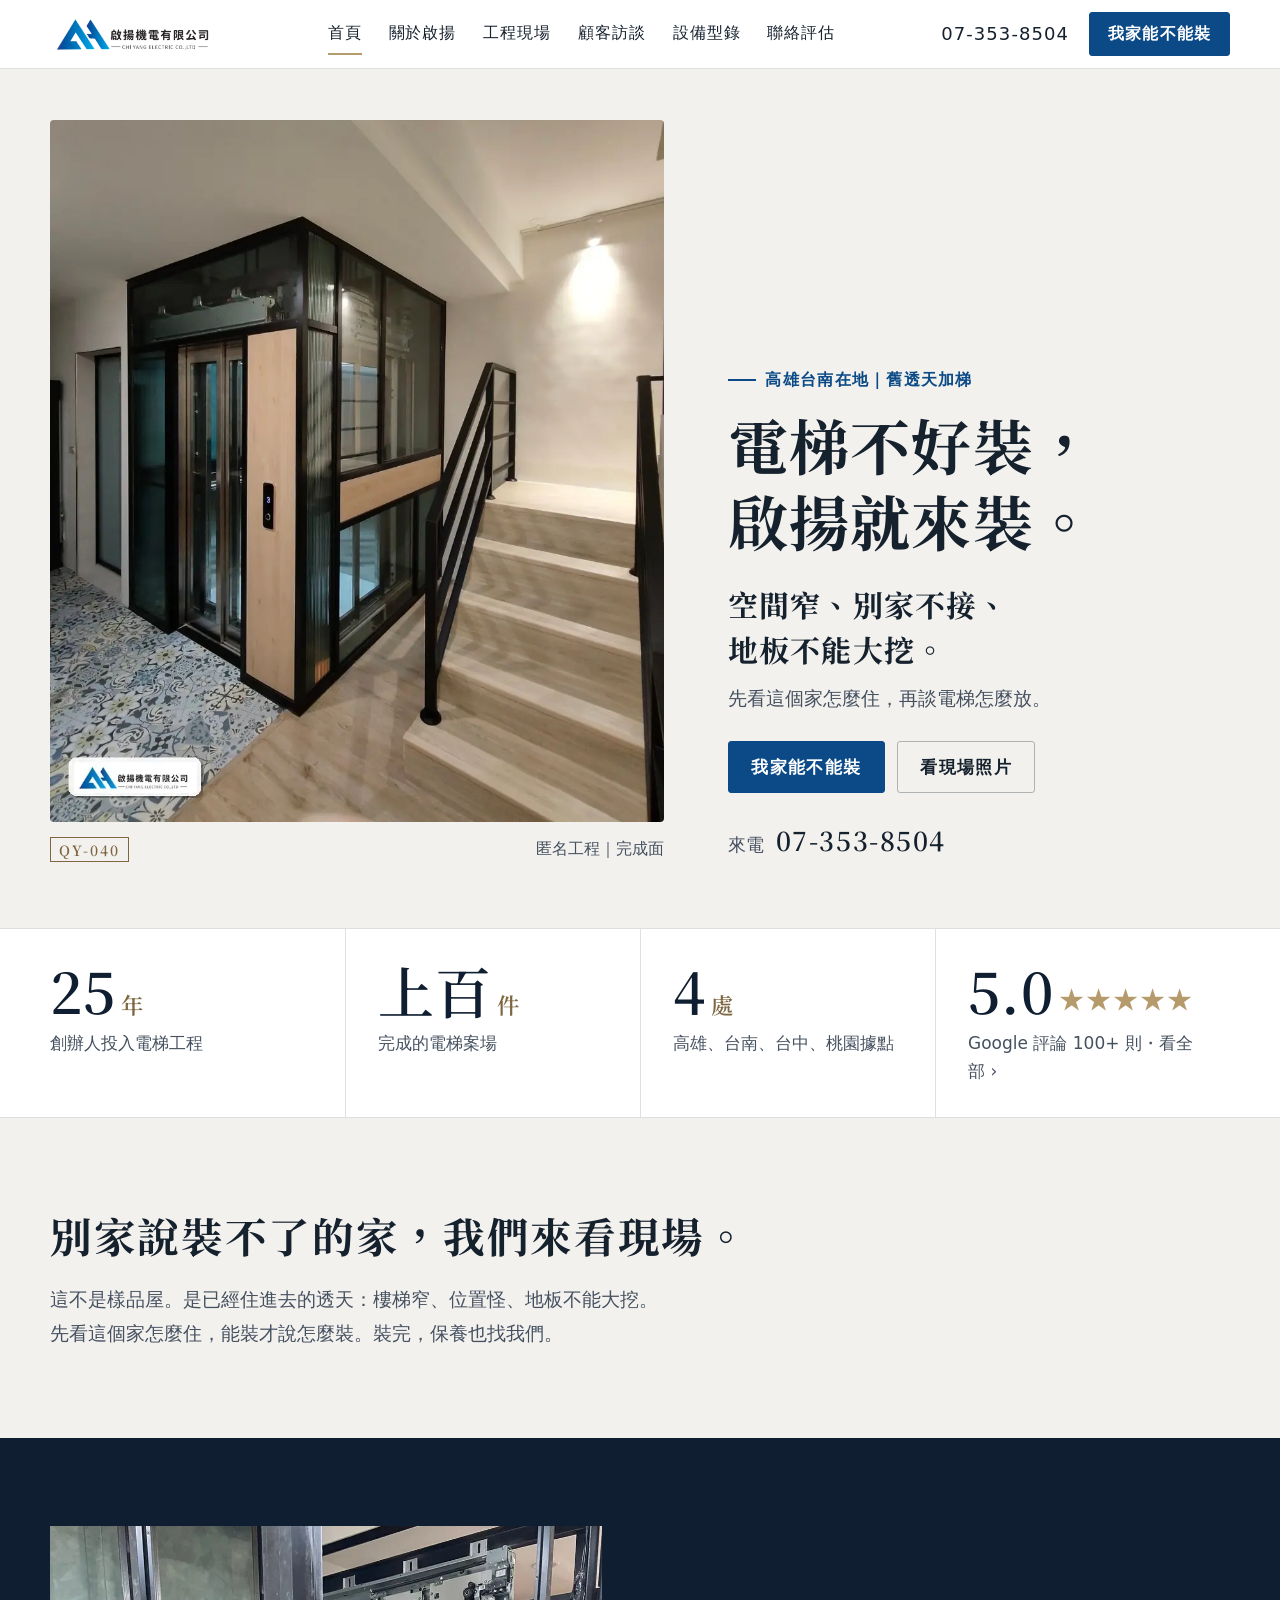
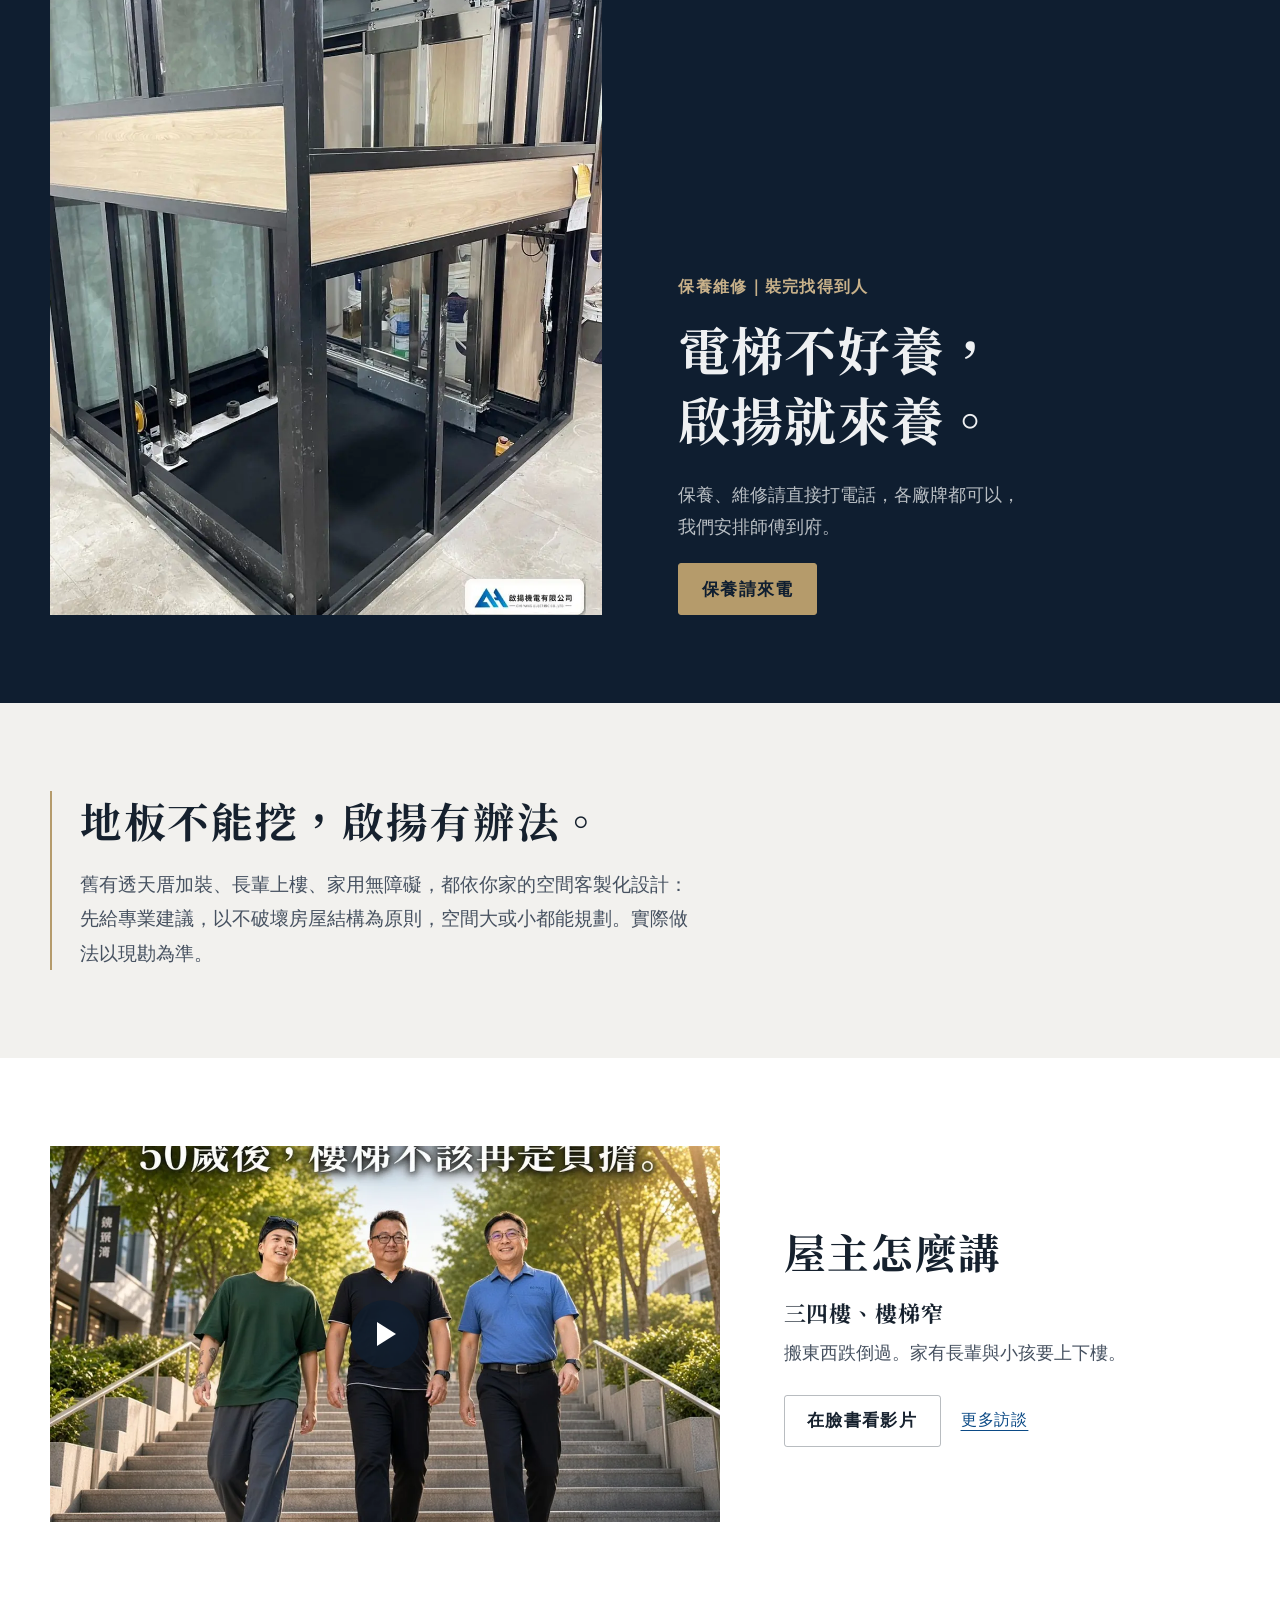
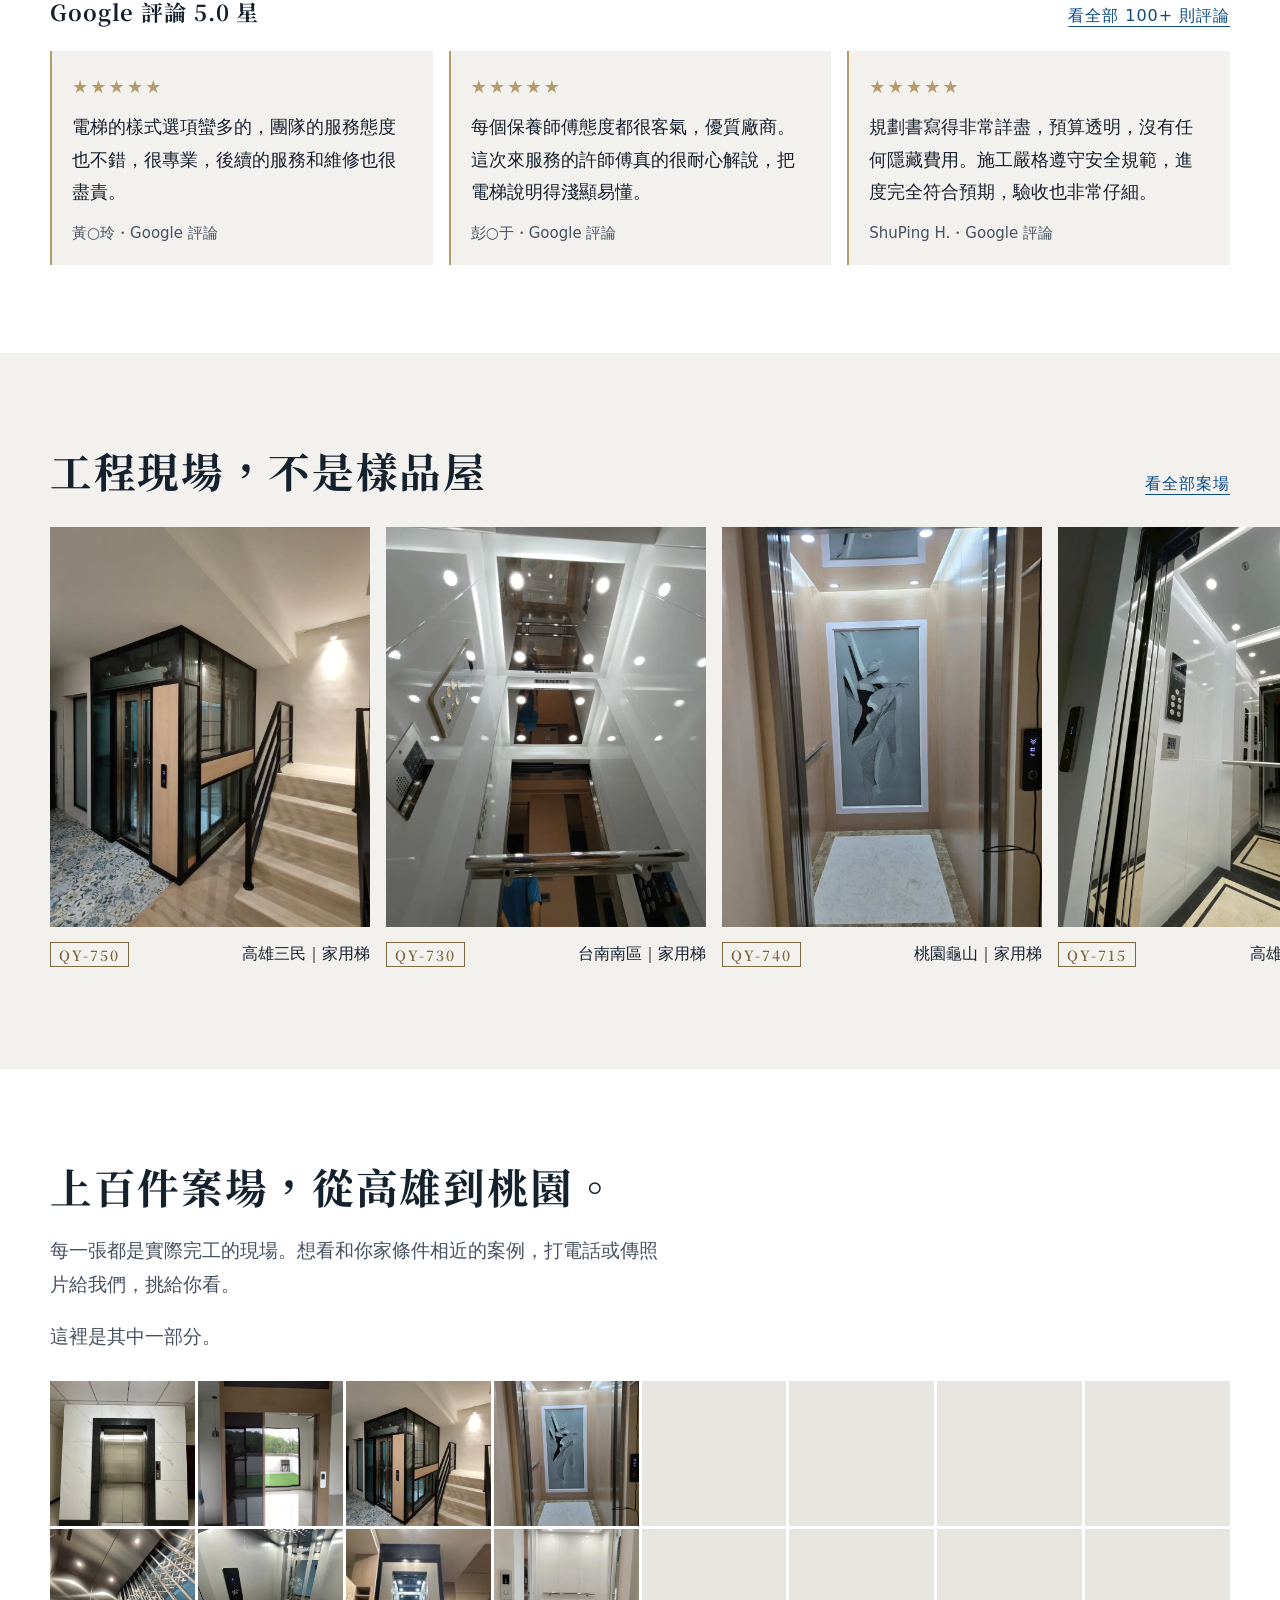
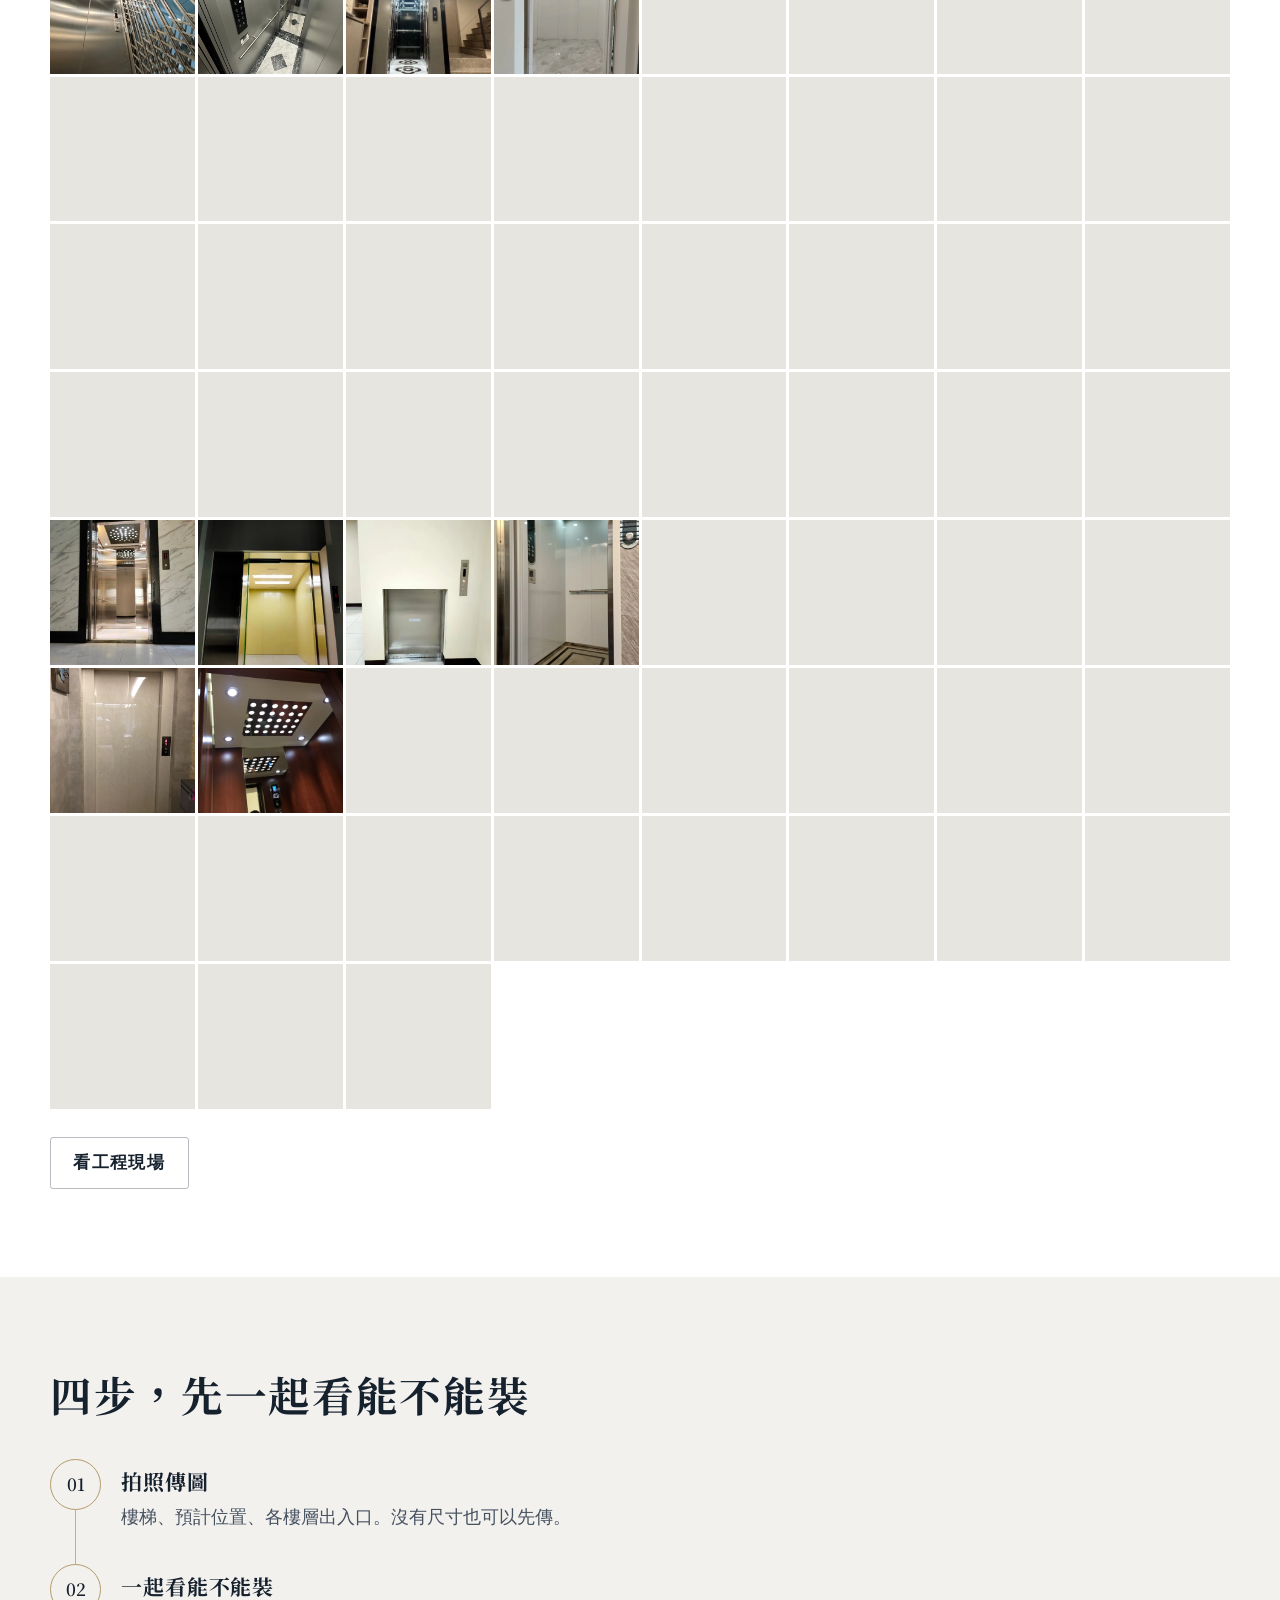
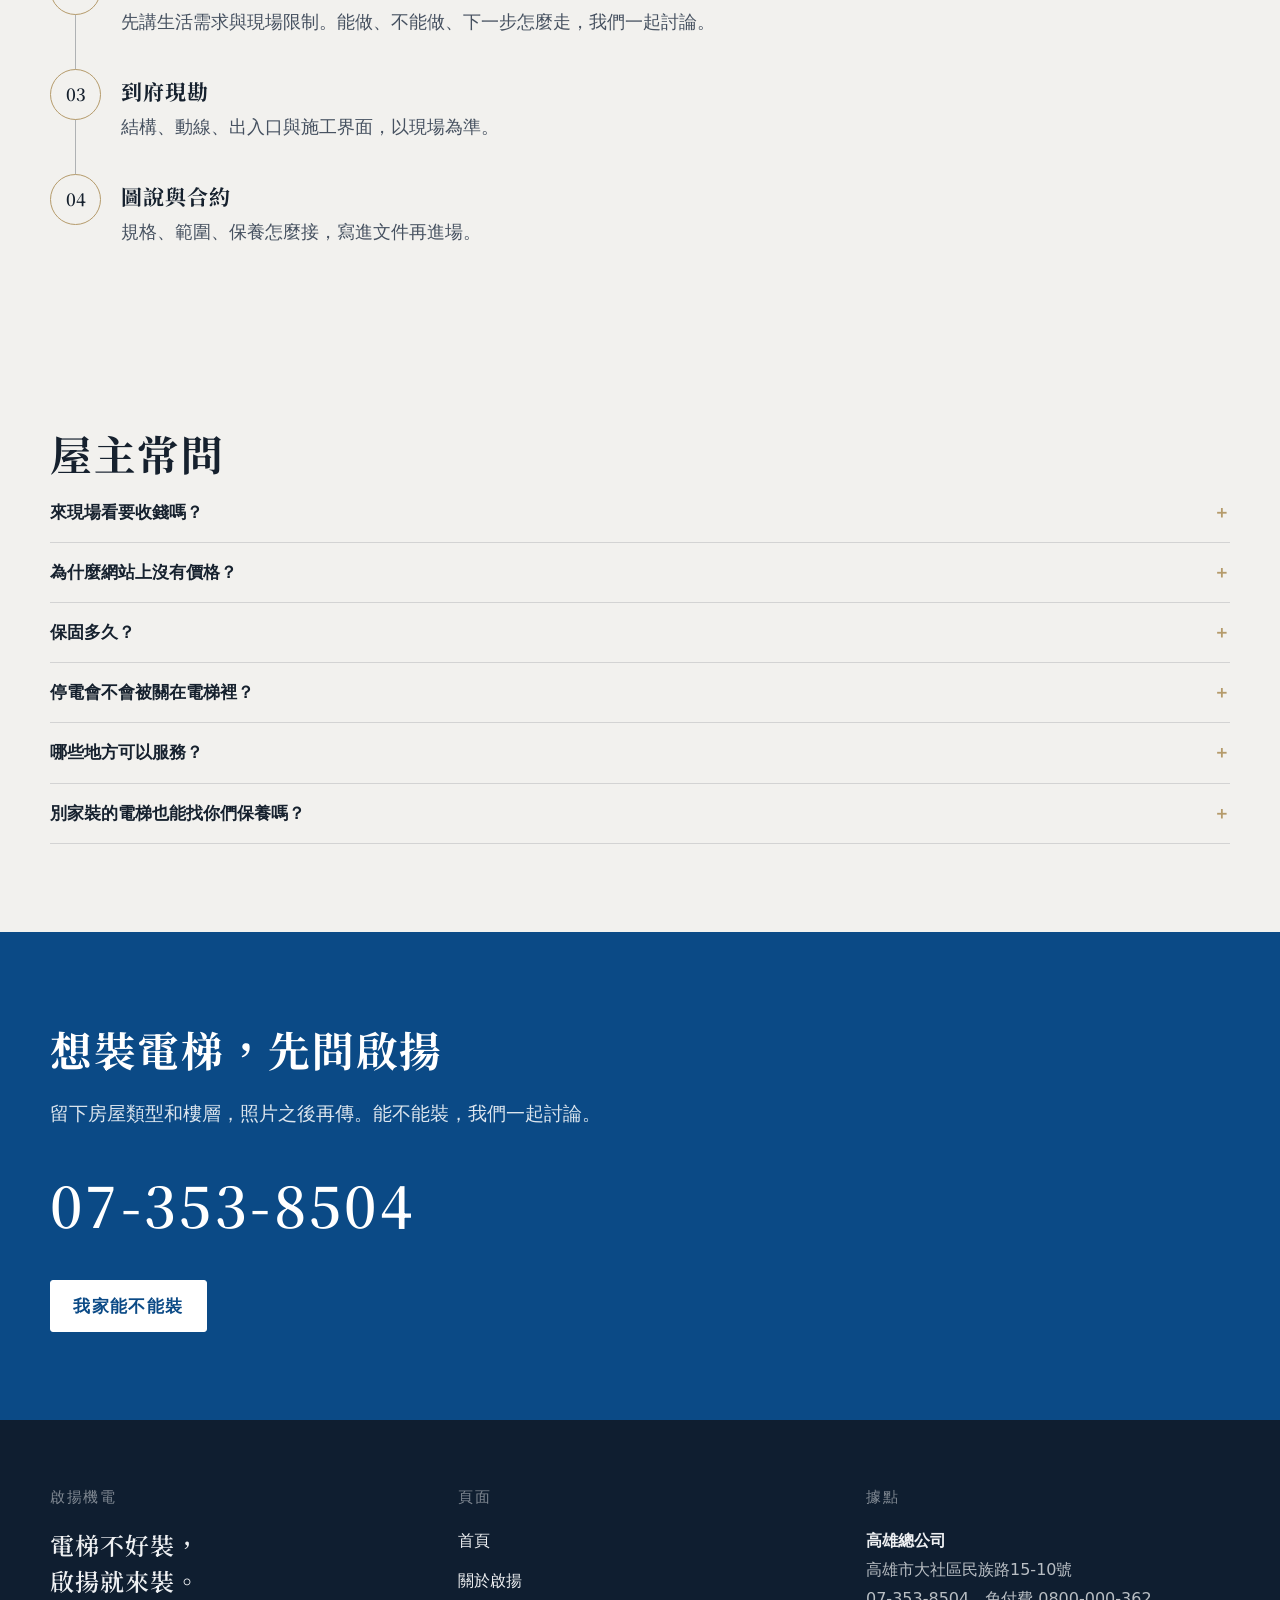
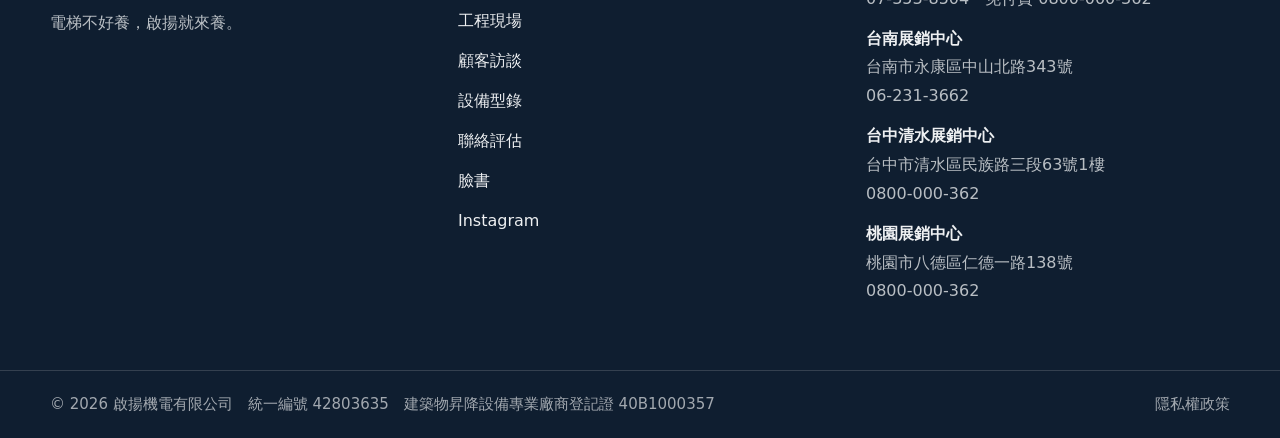
==== commit 2e8844e6: "首頁、聯絡頁照峰哥用詞：客製化設計、依空間建議、不破壞結構（待原安確認後併入 main） Co-Authored-By: Claude Opus 5.5 <noreply@anthropic.com>" ====
--- a/index.html
+++ b/index.html
@@ -23,8 +23,8 @@
   <link rel="apple-touch-icon" href="/brand/logo-square.jpg" />
   <link rel="preconnect" href="https://fonts.googleapis.com" />
   <link rel="preconnect" href="https://fonts.gstatic.com" crossorigin />
-  <link rel="stylesheet" href="https://fonts.googleapis.com/css2?family=Noto+Serif+TC:wght@600;700&amp;display=swap&amp;text=%2B-.0123456789ABDGHIPQRSYaeghilmnorstu%C2%A9%E2%80%BA%E2%97%8B%E2%98%85%E3%80%81%E3%80%82%E3%83%BB%E4%B8%80%E4%B8%89%E4%B8%8A%E4%B8%8B%E4%B8%8D%E4%B8%A6%E4%B8%AD%E4%B8%BB%E4%B9%85%E4%B9%8B%E4%B9%98%E4%B9%9F%E4%BA%86%E4%BA%8E%E4%BA%9B%E4%BA%BA%E4%BB%80%E4%BB%81%E4%BB%94%E4%BB%98%E4%BB%A5%E4%BB%B6%E4%BB%BB%E4%BC%B0%E4%BD%8D%E4%BD%8F%E4%BD%95%E4%BD%A0%E4%BE%86%E4%BE%8B%E4%BF%9D%E4%BF%AE%E5%80%8B%E5%80%91%E5%80%92%E5%81%9A%E5%81%9C%E5%82%85%E5%82%99%E5%82%B3%E5%83%B9%E5%84%AA%E5%85%88%E5%85%8D%E5%85%A5%E5%85%A7%E5%85%A8%E5%85%AB%E5%85%AC%E5%85%B6%E5%86%8D%E5%87%BA%E5%88%86%E5%88%A5%E5%88%B0%E5%88%B6%E5%89%87%E5%89%B5%E5%8A%83%E5%8A%A0%E5%8B%95%E5%8B%98%E5%8B%99%E5%8C%97%E5%8C%BF%E5%8D%80%E5%8D%97%E5%8E%BB%E5%8F%A3%E5%8F%AF%E5%8F%B0%E5%8F%B8%E5%90%84%E5%90%88%E5%90%8C%E5%90%8D%E5%92%8C%E5%93%81%E5%93%AA%E5%95%86%E5%95%8F%E5%95%9F%E5%97%8E%E5%9A%B4%E5%9B%9B%E5%9B%BA%E5%9C%8D%E5%9C%92%E5%9C%96%E5%9C%98%E5%9C%A8%E5%9C%B0%E5%9E%8B%E5%A0%B1%E5%A0%B4%E5%A4%9A%E5%A4%A7%E5%A4%A9%E5%A5%BD%E5%AD%A9%E5%AE%88%E5%AE%89%E5%AE%8C%E5%AE%98%E5%AE%A2%E5%AE%B6%E5%AE%B9%E5%AF%A6%E5%AF%AB%E5%AF%AC%E5%AF%B8%E5%B0%88%E5%B0%8F%E5%B0%91%E5%B0%B1%E5%B0%BA%E5%B1%8B%E5%B1%95%E5%B1%A4%E5%B1%B1%E5%B7%A5%E5%B7%AE%E5%B7%B1%E5%B7%B2%E5%B8%82%E5%B8%AB%E5%B8%B8%E5%B9%B4%E5%BA%9C%E5%BA%A6%E5%BA%B7%E5%BB%A0%E5%BB%BA%E5%BC%8F%E5%BC%B5%E5%BD%AD%E5%BD%B1%E5%BE%88%E5%BE%8C%E5%BE%97%E5%BE%9E%E5%BE%B7%E5%BF%83%E6%80%8E%E6%80%AA%E6%83%B3%E6%85%8B%E6%87%82%E6%88%90%E6%88%91%E6%88%96%E6%88%B6%E6%88%BF%E6%89%8D%E6%89%93%E6%89%BE%E6%8A%8A%E6%8A%95%E6%8B%8D%E6%8C%91%E6%8C%96%E6%8E%92%E6%8E%A5%E6%8F%9A%E6%8F%B4%E6%90%AC%E6%93%9A%E6%94%B6%E6%94%BE%E6%94%BF%E6%95%91%E6%96%87%E6%96%B9%E6%96%BC%E6%96%BD%E6%97%8F%E6%98%87%E6%98%8E%E6%98%93%E6%98%9F%E6%98%AF%E6%99%82%E6%9B%B4%E6%9B%B8%E6%9C%80%E6%9C%83%E6%9C%89%E6%9C%8D%E6%9C%9F%E6%9D%B1%E6%9D%BF%E6%A0%BC%E6%A1%83%E6%A1%88%E6%A2%93%E6%A2%9D%E6%A2%AF%E6%A5%AD%E6%A7%8B%E6%A8%93%E6%A8%A3%E6%A9%9F%E6%AC%8A%E6%AC%A1%E6%AD%A5%E6%AE%B5%E6%AF%8F%E6%B0%91%E6%B0%A3%E6%B0%B4%E6%B0%B8%E6%B1%82%E6%B2%92%E6%B3%95%E6%B4%BB%E6%B7%BA%E6%B8%85%E6%BA%96%E7%82%BA%E7%85%A7%E7%89%87%E7%89%8C%E7%89%A9%E7%8E%B2%E7%8F%BE%E7%94%9F%E7%94%A2%E7%94%A8%E7%95%8C%E7%95%99%E7%99%BB%E7%99%BE%E7%9A%84%E7%9B%A1%E7%9B%B4%E7%9B%B8%E7%9C%8B%E7%9C%9F%E7%A4%BE%E7%A7%81%E7%A8%8B%E7%A9%BA%E7%AA%84%E7%AB%99%E7%AC%A6%E7%AD%96%E7%AE%97%E7%AF%84%E7%AF%89%E7%B0%BD%E7%B4%84%E7%B4%B0%E7%B5%90%E7%B5%A1%E7%B5%A6%E7%B5%B1%E7%B6%93%E7%B6%AD%E7%B6%B2%E7%B7%9A%E7%B7%A8%E7%B8%BD%E7%BA%8C%E7%BD%AE%E8%80%90%E8%81%AF%E8%83%BD%E8%87%89%E8%87%AA%E8%87%B3%E8%88%87%E8%88%8A%E8%91%97%E8%97%8F%E8%99%95%E8%99%9F%E8%A0%BB%E8%A2%AB%E8%A3%9D%E8%A3%A1%E8%A5%BF%E8%A6%81%E8%A6%8F%E8%A7%A3%E8%A8%88%E8%A8%8E%E8%A8%98%E8%A8%AA%E8%A8%AD%E8%A8%B1%E8%A9%95%E8%A9%A6%E8%A9%B1%E8%A9%B3%E8%AA%AA%E8%AB%87%E8%AB%8B%E8%AB%96%E8%AC%9B%E8%AD%89%E8%B2%AC%E8%B2%BB%E8%B3%AA%E8%B5%B0%E8%B5%B7%E8%B7%8C%E8%B7%AF%E8%B7%B3%E8%BC%A9%E8%BE%A6%E8%BF%91%E9%80%8F%E9%80%99%E9%80%B2%E9%81%8E%E9%81%B5%E9%81%B8%E9%83%A8%E9%83%BD%E9%8A%B7%E9%8C%84%E9%8C%A2%E9%8C%AF%E9%95%B7%E9%96%80%E9%96%8B%E9%96%93%E9%97%9C%E9%99%8D%E9%99%90%E9%9A%8A%E9%9A%9B%E9%9A%AA%E9%9A%B1%E9%9B%84%E9%9B%BB%E9%9C%80%E9%9D%9E%E9%9D%A2%E9%A0%81%E9%A0%85%E9%A0%90%E9%A1%9E%E9%A1%A7%E9%A1%AF%E9%A4%8A%E9%A6%96%E9%A9%97%E9%AB%98%E9%B3%B3%E9%BA%BC%E9%BB%83%E9%BB%9E%E9%BE%9C%EF%BC%88%EF%BC%89%EF%BC%8C%EF%BC%9A%EF%BC%9F%EF%BD%9C" media="print" onload="this.media='all'" />
-  <noscript><link rel="stylesheet" href="https://fonts.googleapis.com/css2?family=Noto+Serif+TC:wght@600;700&amp;display=swap&amp;text=%2B-.0123456789ABDGHIPQRSYaeghilmnorstu%C2%A9%E2%80%BA%E2%97%8B%E2%98%85%E3%80%81%E3%80%82%E3%83%BB%E4%B8%80%E4%B8%89%E4%B8%8A%E4%B8%8B%E4%B8%8D%E4%B8%A6%E4%B8%AD%E4%B8%BB%E4%B9%85%E4%B9%8B%E4%B9%98%E4%B9%9F%E4%BA%86%E4%BA%8E%E4%BA%9B%E4%BA%BA%E4%BB%80%E4%BB%81%E4%BB%94%E4%BB%98%E4%BB%A5%E4%BB%B6%E4%BB%BB%E4%BC%B0%E4%BD%8D%E4%BD%8F%E4%BD%95%E4%BD%A0%E4%BE%86%E4%BE%8B%E4%BF%9D%E4%BF%AE%E5%80%8B%E5%80%91%E5%80%92%E5%81%9A%E5%81%9C%E5%82%85%E5%82%99%E5%82%B3%E5%83%B9%E5%84%AA%E5%85%88%E5%85%8D%E5%85%A5%E5%85%A7%E5%85%A8%E5%85%AB%E5%85%AC%E5%85%B6%E5%86%8D%E5%87%BA%E5%88%86%E5%88%A5%E5%88%B0%E5%88%B6%E5%89%87%E5%89%B5%E5%8A%83%E5%8A%A0%E5%8B%95%E5%8B%98%E5%8B%99%E5%8C%97%E5%8C%BF%E5%8D%80%E5%8D%97%E5%8E%BB%E5%8F%A3%E5%8F%AF%E5%8F%B0%E5%8F%B8%E5%90%84%E5%90%88%E5%90%8C%E5%90%8D%E5%92%8C%E5%93%81%E5%93%AA%E5%95%86%E5%95%8F%E5%95%9F%E5%97%8E%E5%9A%B4%E5%9B%9B%E5%9B%BA%E5%9C%8D%E5%9C%92%E5%9C%96%E5%9C%98%E5%9C%A8%E5%9C%B0%E5%9E%8B%E5%A0%B1%E5%A0%B4%E5%A4%9A%E5%A4%A7%E5%A4%A9%E5%A5%BD%E5%AD%A9%E5%AE%88%E5%AE%89%E5%AE%8C%E5%AE%98%E5%AE%A2%E5%AE%B6%E5%AE%B9%E5%AF%A6%E5%AF%AB%E5%AF%AC%E5%AF%B8%E5%B0%88%E5%B0%8F%E5%B0%91%E5%B0%B1%E5%B0%BA%E5%B1%8B%E5%B1%95%E5%B1%A4%E5%B1%B1%E5%B7%A5%E5%B7%AE%E5%B7%B1%E5%B7%B2%E5%B8%82%E5%B8%AB%E5%B8%B8%E5%B9%B4%E5%BA%9C%E5%BA%A6%E5%BA%B7%E5%BB%A0%E5%BB%BA%E5%BC%8F%E5%BC%B5%E5%BD%AD%E5%BD%B1%E5%BE%88%E5%BE%8C%E5%BE%97%E5%BE%9E%E5%BE%B7%E5%BF%83%E6%80%8E%E6%80%AA%E6%83%B3%E6%85%8B%E6%87%82%E6%88%90%E6%88%91%E6%88%96%E6%88%B6%E6%88%BF%E6%89%8D%E6%89%93%E6%89%BE%E6%8A%8A%E6%8A%95%E6%8B%8D%E6%8C%91%E6%8C%96%E6%8E%92%E6%8E%A5%E6%8F%9A%E6%8F%B4%E6%90%AC%E6%93%9A%E6%94%B6%E6%94%BE%E6%94%BF%E6%95%91%E6%96%87%E6%96%B9%E6%96%BC%E6%96%BD%E6%97%8F%E6%98%87%E6%98%8E%E6%98%93%E6%98%9F%E6%98%AF%E6%99%82%E6%9B%B4%E6%9B%B8%E6%9C%80%E6%9C%83%E6%9C%89%E6%9C%8D%E6%9C%9F%E6%9D%B1%E6%9D%BF%E6%A0%BC%E6%A1%83%E6%A1%88%E6%A2%93%E6%A2%9D%E6%A2%AF%E6%A5%AD%E6%A7%8B%E6%A8%93%E6%A8%A3%E6%A9%9F%E6%AC%8A%E6%AC%A1%E6%AD%A5%E6%AE%B5%E6%AF%8F%E6%B0%91%E6%B0%A3%E6%B0%B4%E6%B0%B8%E6%B1%82%E6%B2%92%E6%B3%95%E6%B4%BB%E6%B7%BA%E6%B8%85%E6%BA%96%E7%82%BA%E7%85%A7%E7%89%87%E7%89%8C%E7%89%A9%E7%8E%B2%E7%8F%BE%E7%94%9F%E7%94%A2%E7%94%A8%E7%95%8C%E7%95%99%E7%99%BB%E7%99%BE%E7%9A%84%E7%9B%A1%E7%9B%B4%E7%9B%B8%E7%9C%8B%E7%9C%9F%E7%A4%BE%E7%A7%81%E7%A8%8B%E7%A9%BA%E7%AA%84%E7%AB%99%E7%AC%A6%E7%AD%96%E7%AE%97%E7%AF%84%E7%AF%89%E7%B0%BD%E7%B4%84%E7%B4%B0%E7%B5%90%E7%B5%A1%E7%B5%A6%E7%B5%B1%E7%B6%93%E7%B6%AD%E7%B6%B2%E7%B7%9A%E7%B7%A8%E7%B8%BD%E7%BA%8C%E7%BD%AE%E8%80%90%E8%81%AF%E8%83%BD%E8%87%89%E8%87%AA%E8%87%B3%E8%88%87%E8%88%8A%E8%91%97%E8%97%8F%E8%99%95%E8%99%9F%E8%A0%BB%E8%A2%AB%E8%A3%9D%E8%A3%A1%E8%A5%BF%E8%A6%81%E8%A6%8F%E8%A7%A3%E8%A8%88%E8%A8%8E%E8%A8%98%E8%A8%AA%E8%A8%AD%E8%A8%B1%E8%A9%95%E8%A9%A6%E8%A9%B1%E8%A9%B3%E8%AA%AA%E8%AB%87%E8%AB%8B%E8%AB%96%E8%AC%9B%E8%AD%89%E8%B2%AC%E8%B2%BB%E8%B3%AA%E8%B5%B0%E8%B5%B7%E8%B7%8C%E8%B7%AF%E8%B7%B3%E8%BC%A9%E8%BE%A6%E8%BF%91%E9%80%8F%E9%80%99%E9%80%B2%E9%81%8E%E9%81%B5%E9%81%B8%E9%83%A8%E9%83%BD%E9%8A%B7%E9%8C%84%E9%8C%A2%E9%8C%AF%E9%95%B7%E9%96%80%E9%96%8B%E9%96%93%E9%97%9C%E9%99%8D%E9%99%90%E9%9A%8A%E9%9A%9B%E9%9A%AA%E9%9A%B1%E9%9B%84%E9%9B%BB%E9%9C%80%E9%9D%9E%E9%9D%A2%E9%A0%81%E9%A0%85%E9%A0%90%E9%A1%9E%E9%A1%A7%E9%A1%AF%E9%A4%8A%E9%A6%96%E9%A9%97%E9%AB%98%E9%B3%B3%E9%BA%BC%E9%BB%83%E9%BB%9E%E9%BE%9C%EF%BC%88%EF%BC%89%EF%BC%8C%EF%BC%9A%EF%BC%9F%EF%BD%9C" /></noscript>
+  <link rel="stylesheet" href="https://fonts.googleapis.com/css2?family=Noto+Serif+TC:wght@600;700&amp;display=swap&amp;text=%2B-.0123456789ABDGHIPQRSYaeghilmnorstu%C2%A9%E2%80%BA%E2%97%8B%E2%98%85%E3%80%81%E3%80%82%E3%83%BB%E4%B8%80%E4%B8%89%E4%B8%8A%E4%B8%8B%E4%B8%8D%E4%B8%A6%E4%B8%AD%E4%B8%BB%E4%B9%85%E4%B9%8B%E4%B9%98%E4%B9%9F%E4%BA%86%E4%BA%8E%E4%BA%9B%E4%BA%BA%E4%BB%80%E4%BB%81%E4%BB%94%E4%BB%98%E4%BB%A5%E4%BB%B6%E4%BB%BB%E4%BC%B0%E4%BD%8D%E4%BD%8F%E4%BD%95%E4%BD%A0%E4%BE%86%E4%BE%8B%E4%BE%9D%E4%BF%9D%E4%BF%AE%E5%80%8B%E5%80%91%E5%80%92%E5%81%9A%E5%81%9C%E5%82%85%E5%82%99%E5%82%B3%E5%83%B9%E5%84%AA%E5%85%88%E5%85%8D%E5%85%A5%E5%85%A7%E5%85%A8%E5%85%AB%E5%85%AC%E5%85%B6%E5%86%8D%E5%87%BA%E5%88%86%E5%88%A5%E5%88%B0%E5%88%B6%E5%89%87%E5%89%B5%E5%8A%83%E5%8A%A0%E5%8B%95%E5%8B%98%E5%8B%99%E5%8C%96%E5%8C%97%E5%8C%BF%E5%8D%80%E5%8D%97%E5%8E%9D%E5%8E%9F%E5%8E%BB%E5%8F%A3%E5%8F%AF%E5%8F%B0%E5%8F%B8%E5%90%84%E5%90%88%E5%90%8C%E5%90%8D%E5%92%8C%E5%93%81%E5%93%AA%E5%95%86%E5%95%8F%E5%95%9F%E5%97%8E%E5%9A%B4%E5%9B%9B%E5%9B%BA%E5%9C%8D%E5%9C%92%E5%9C%96%E5%9C%98%E5%9C%A8%E5%9C%B0%E5%9E%8B%E5%A0%B1%E5%A0%B4%E5%A3%9E%E5%A4%9A%E5%A4%A7%E5%A4%A9%E5%A5%BD%E5%AD%A9%E5%AE%88%E5%AE%89%E5%AE%8C%E5%AE%98%E5%AE%A2%E5%AE%B6%E5%AE%B9%E5%AF%A6%E5%AF%AB%E5%AF%AC%E5%AF%B8%E5%B0%88%E5%B0%8F%E5%B0%B1%E5%B0%BA%E5%B1%8B%E5%B1%95%E5%B1%A4%E5%B1%B1%E5%B7%A5%E5%B7%AE%E5%B7%B1%E5%B7%B2%E5%B8%82%E5%B8%AB%E5%B8%B8%E5%B9%B4%E5%BA%9C%E5%BA%A6%E5%BA%B7%E5%BB%A0%E5%BB%BA%E5%BC%8F%E5%BC%B5%E5%BD%AD%E5%BD%B1%E5%BE%88%E5%BE%8C%E5%BE%97%E5%BE%9E%E5%BE%B7%E5%BF%83%E6%80%8E%E6%80%AA%E6%83%B3%E6%85%8B%E6%87%82%E6%88%90%E6%88%91%E6%88%96%E6%88%B6%E6%88%BF%E6%89%8D%E6%89%93%E6%89%BE%E6%8A%8A%E6%8A%95%E6%8B%8D%E6%8C%91%E6%8C%96%E6%8E%92%E6%8E%A5%E6%8F%9A%E6%8F%B4%E6%90%AC%E6%93%9A%E6%94%B6%E6%94%BE%E6%94%BF%E6%95%91%E6%96%87%E6%96%B9%E6%96%BC%E6%96%BD%E6%97%8F%E6%98%87%E6%98%8E%E6%98%93%E6%98%9F%E6%98%AF%E6%99%82%E6%9B%B4%E6%9B%B8%E6%9C%80%E6%9C%83%E6%9C%89%E6%9C%8D%E6%9C%9F%E6%9D%B1%E6%9D%BF%E6%A0%BC%E6%A1%83%E6%A1%88%E6%A2%93%E6%A2%9D%E6%A2%AF%E6%A5%AD%E6%A7%8B%E6%A8%93%E6%A8%A3%E6%A9%9F%E6%AC%8A%E6%AC%A1%E6%AD%A5%E6%AE%B5%E6%AF%8F%E6%B0%91%E6%B0%A3%E6%B0%B4%E6%B0%B8%E6%B1%82%E6%B2%92%E6%B3%95%E6%B4%BB%E6%B7%BA%E6%B8%85%E6%BA%96%E7%82%BA%E7%84%A1%E7%85%A7%E7%89%87%E7%89%8C%E7%89%A9%E7%8E%B2%E7%8F%BE%E7%94%9F%E7%94%A2%E7%94%A8%E7%95%8C%E7%95%99%E7%99%BB%E7%99%BE%E7%9A%84%E7%9B%A1%E7%9B%B4%E7%9B%B8%E7%9C%8B%E7%9C%9F%E7%A0%B4%E7%A4%99%E7%A4%BE%E7%A7%81%E7%A8%8B%E7%A9%BA%E7%AA%84%E7%AB%99%E7%AC%A6%E7%AD%96%E7%AE%97%E7%AF%84%E7%AF%89%E7%B0%BD%E7%B4%84%E7%B4%B0%E7%B5%90%E7%B5%A1%E7%B5%A6%E7%B5%B1%E7%B6%93%E7%B6%AD%E7%B6%B2%E7%B7%9A%E7%B7%A8%E7%B8%BD%E7%BA%8C%E7%BD%AE%E8%80%90%E8%81%AF%E8%83%BD%E8%87%89%E8%87%AA%E8%87%B3%E8%88%87%E8%88%8A%E8%91%97%E8%97%8F%E8%99%95%E8%99%9F%E8%A0%BB%E8%A2%AB%E8%A3%9D%E8%A3%A1%E8%A3%BD%E8%A5%BF%E8%A6%81%E8%A6%8F%E8%A7%A3%E8%A8%88%E8%A8%8E%E8%A8%98%E8%A8%AA%E8%A8%AD%E8%A8%B1%E8%A9%95%E8%A9%A6%E8%A9%B1%E8%A9%B3%E8%AA%AA%E8%AB%87%E8%AB%8B%E8%AB%96%E8%AC%9B%E8%AD%89%E8%AD%B0%E8%B2%AC%E8%B2%BB%E8%B3%AA%E8%B5%B0%E8%B5%B7%E8%B7%8C%E8%B7%AF%E8%B7%B3%E8%BC%A9%E8%BE%A6%E8%BF%91%E9%80%8F%E9%80%99%E9%80%B2%E9%81%8E%E9%81%B5%E9%81%B8%E9%83%A8%E9%83%BD%E9%8A%B7%E9%8C%84%E9%8C%A2%E9%8C%AF%E9%95%B7%E9%96%80%E9%96%8B%E9%96%93%E9%97%9C%E9%99%8D%E9%99%90%E9%9A%8A%E9%9A%9B%E9%9A%9C%E9%9A%AA%E9%9A%B1%E9%9B%84%E9%9B%BB%E9%9C%80%E9%9D%9E%E9%9D%A2%E9%A0%81%E9%A0%85%E9%A0%90%E9%A1%9E%E9%A1%A7%E9%A1%AF%E9%A4%8A%E9%A6%96%E9%A9%97%E9%AB%98%E9%B3%B3%E9%BA%BC%E9%BB%83%E9%BB%9E%E9%BE%9C%EF%BC%88%EF%BC%89%EF%BC%8C%EF%BC%9A%EF%BC%9F%EF%BD%9C" media="print" onload="this.media='all'" />
+  <noscript><link rel="stylesheet" href="https://fonts.googleapis.com/css2?family=Noto+Serif+TC:wght@600;700&amp;display=swap&amp;text=%2B-.0123456789ABDGHIPQRSYaeghilmnorstu%C2%A9%E2%80%BA%E2%97%8B%E2%98%85%E3%80%81%E3%80%82%E3%83%BB%E4%B8%80%E4%B8%89%E4%B8%8A%E4%B8%8B%E4%B8%8D%E4%B8%A6%E4%B8%AD%E4%B8%BB%E4%B9%85%E4%B9%8B%E4%B9%98%E4%B9%9F%E4%BA%86%E4%BA%8E%E4%BA%9B%E4%BA%BA%E4%BB%80%E4%BB%81%E4%BB%94%E4%BB%98%E4%BB%A5%E4%BB%B6%E4%BB%BB%E4%BC%B0%E4%BD%8D%E4%BD%8F%E4%BD%95%E4%BD%A0%E4%BE%86%E4%BE%8B%E4%BE%9D%E4%BF%9D%E4%BF%AE%E5%80%8B%E5%80%91%E5%80%92%E5%81%9A%E5%81%9C%E5%82%85%E5%82%99%E5%82%B3%E5%83%B9%E5%84%AA%E5%85%88%E5%85%8D%E5%85%A5%E5%85%A7%E5%85%A8%E5%85%AB%E5%85%AC%E5%85%B6%E5%86%8D%E5%87%BA%E5%88%86%E5%88%A5%E5%88%B0%E5%88%B6%E5%89%87%E5%89%B5%E5%8A%83%E5%8A%A0%E5%8B%95%E5%8B%98%E5%8B%99%E5%8C%96%E5%8C%97%E5%8C%BF%E5%8D%80%E5%8D%97%E5%8E%9D%E5%8E%9F%E5%8E%BB%E5%8F%A3%E5%8F%AF%E5%8F%B0%E5%8F%B8%E5%90%84%E5%90%88%E5%90%8C%E5%90%8D%E5%92%8C%E5%93%81%E5%93%AA%E5%95%86%E5%95%8F%E5%95%9F%E5%97%8E%E5%9A%B4%E5%9B%9B%E5%9B%BA%E5%9C%8D%E5%9C%92%E5%9C%96%E5%9C%98%E5%9C%A8%E5%9C%B0%E5%9E%8B%E5%A0%B1%E5%A0%B4%E5%A3%9E%E5%A4%9A%E5%A4%A7%E5%A4%A9%E5%A5%BD%E5%AD%A9%E5%AE%88%E5%AE%89%E5%AE%8C%E5%AE%98%E5%AE%A2%E5%AE%B6%E5%AE%B9%E5%AF%A6%E5%AF%AB%E5%AF%AC%E5%AF%B8%E5%B0%88%E5%B0%8F%E5%B0%B1%E5%B0%BA%E5%B1%8B%E5%B1%95%E5%B1%A4%E5%B1%B1%E5%B7%A5%E5%B7%AE%E5%B7%B1%E5%B7%B2%E5%B8%82%E5%B8%AB%E5%B8%B8%E5%B9%B4%E5%BA%9C%E5%BA%A6%E5%BA%B7%E5%BB%A0%E5%BB%BA%E5%BC%8F%E5%BC%B5%E5%BD%AD%E5%BD%B1%E5%BE%88%E5%BE%8C%E5%BE%97%E5%BE%9E%E5%BE%B7%E5%BF%83%E6%80%8E%E6%80%AA%E6%83%B3%E6%85%8B%E6%87%82%E6%88%90%E6%88%91%E6%88%96%E6%88%B6%E6%88%BF%E6%89%8D%E6%89%93%E6%89%BE%E6%8A%8A%E6%8A%95%E6%8B%8D%E6%8C%91%E6%8C%96%E6%8E%92%E6%8E%A5%E6%8F%9A%E6%8F%B4%E6%90%AC%E6%93%9A%E6%94%B6%E6%94%BE%E6%94%BF%E6%95%91%E6%96%87%E6%96%B9%E6%96%BC%E6%96%BD%E6%97%8F%E6%98%87%E6%98%8E%E6%98%93%E6%98%9F%E6%98%AF%E6%99%82%E6%9B%B4%E6%9B%B8%E6%9C%80%E6%9C%83%E6%9C%89%E6%9C%8D%E6%9C%9F%E6%9D%B1%E6%9D%BF%E6%A0%BC%E6%A1%83%E6%A1%88%E6%A2%93%E6%A2%9D%E6%A2%AF%E6%A5%AD%E6%A7%8B%E6%A8%93%E6%A8%A3%E6%A9%9F%E6%AC%8A%E6%AC%A1%E6%AD%A5%E6%AE%B5%E6%AF%8F%E6%B0%91%E6%B0%A3%E6%B0%B4%E6%B0%B8%E6%B1%82%E6%B2%92%E6%B3%95%E6%B4%BB%E6%B7%BA%E6%B8%85%E6%BA%96%E7%82%BA%E7%84%A1%E7%85%A7%E7%89%87%E7%89%8C%E7%89%A9%E7%8E%B2%E7%8F%BE%E7%94%9F%E7%94%A2%E7%94%A8%E7%95%8C%E7%95%99%E7%99%BB%E7%99%BE%E7%9A%84%E7%9B%A1%E7%9B%B4%E7%9B%B8%E7%9C%8B%E7%9C%9F%E7%A0%B4%E7%A4%99%E7%A4%BE%E7%A7%81%E7%A8%8B%E7%A9%BA%E7%AA%84%E7%AB%99%E7%AC%A6%E7%AD%96%E7%AE%97%E7%AF%84%E7%AF%89%E7%B0%BD%E7%B4%84%E7%B4%B0%E7%B5%90%E7%B5%A1%E7%B5%A6%E7%B5%B1%E7%B6%93%E7%B6%AD%E7%B6%B2%E7%B7%9A%E7%B7%A8%E7%B8%BD%E7%BA%8C%E7%BD%AE%E8%80%90%E8%81%AF%E8%83%BD%E8%87%89%E8%87%AA%E8%87%B3%E8%88%87%E8%88%8A%E8%91%97%E8%97%8F%E8%99%95%E8%99%9F%E8%A0%BB%E8%A2%AB%E8%A3%9D%E8%A3%A1%E8%A3%BD%E8%A5%BF%E8%A6%81%E8%A6%8F%E8%A7%A3%E8%A8%88%E8%A8%8E%E8%A8%98%E8%A8%AA%E8%A8%AD%E8%A8%B1%E8%A9%95%E8%A9%A6%E8%A9%B1%E8%A9%B3%E8%AA%AA%E8%AB%87%E8%AB%8B%E8%AB%96%E8%AC%9B%E8%AD%89%E8%AD%B0%E8%B2%AC%E8%B2%BB%E8%B3%AA%E8%B5%B0%E8%B5%B7%E8%B7%8C%E8%B7%AF%E8%B7%B3%E8%BC%A9%E8%BE%A6%E8%BF%91%E9%80%8F%E9%80%99%E9%80%B2%E9%81%8E%E9%81%B5%E9%81%B8%E9%83%A8%E9%83%BD%E9%8A%B7%E9%8C%84%E9%8C%A2%E9%8C%AF%E9%95%B7%E9%96%80%E9%96%8B%E9%96%93%E9%97%9C%E9%99%8D%E9%99%90%E9%9A%8A%E9%9A%9B%E9%9A%9C%E9%9A%AA%E9%9A%B1%E9%9B%84%E9%9B%BB%E9%9C%80%E9%9D%9E%E9%9D%A2%E9%A0%81%E9%A0%85%E9%A0%90%E9%A1%9E%E9%A1%A7%E9%A1%AF%E9%A4%8A%E9%A6%96%E9%A9%97%E9%AB%98%E9%B3%B3%E9%BA%BC%E9%BB%83%E9%BB%9E%E9%BE%9C%EF%BC%88%EF%BC%89%EF%BC%8C%EF%BC%9A%EF%BC%9F%EF%BD%9C" /></noscript>
   <link rel="preload" as="image" href="/images/qy-040-finished-qy-logo.webp" fetchpriority="high" />
   <style>
     /* v12 palette: stone floor, night steel, Chi Yang blue (from logo), titanium door-frame trim */
@@ -420,7 +420,7 @@
     <section class="band">
       <div class="shell seam">
         <h2 class="h2">地板不能挖，啟揚有辦法。</h2>
-        <p class="body-l">以現勘為準，不是每戶都能少動地板。</p>
+        <p class="body-l">舊有透天厝加裝、長輩上樓、家用無障礙，都依你家的空間客製化設計：先給專業建議，以不破壞房屋結構為原則，空間大或小都能規劃。實際做法以現勘為準。</p>
       </div>
     </section>
 
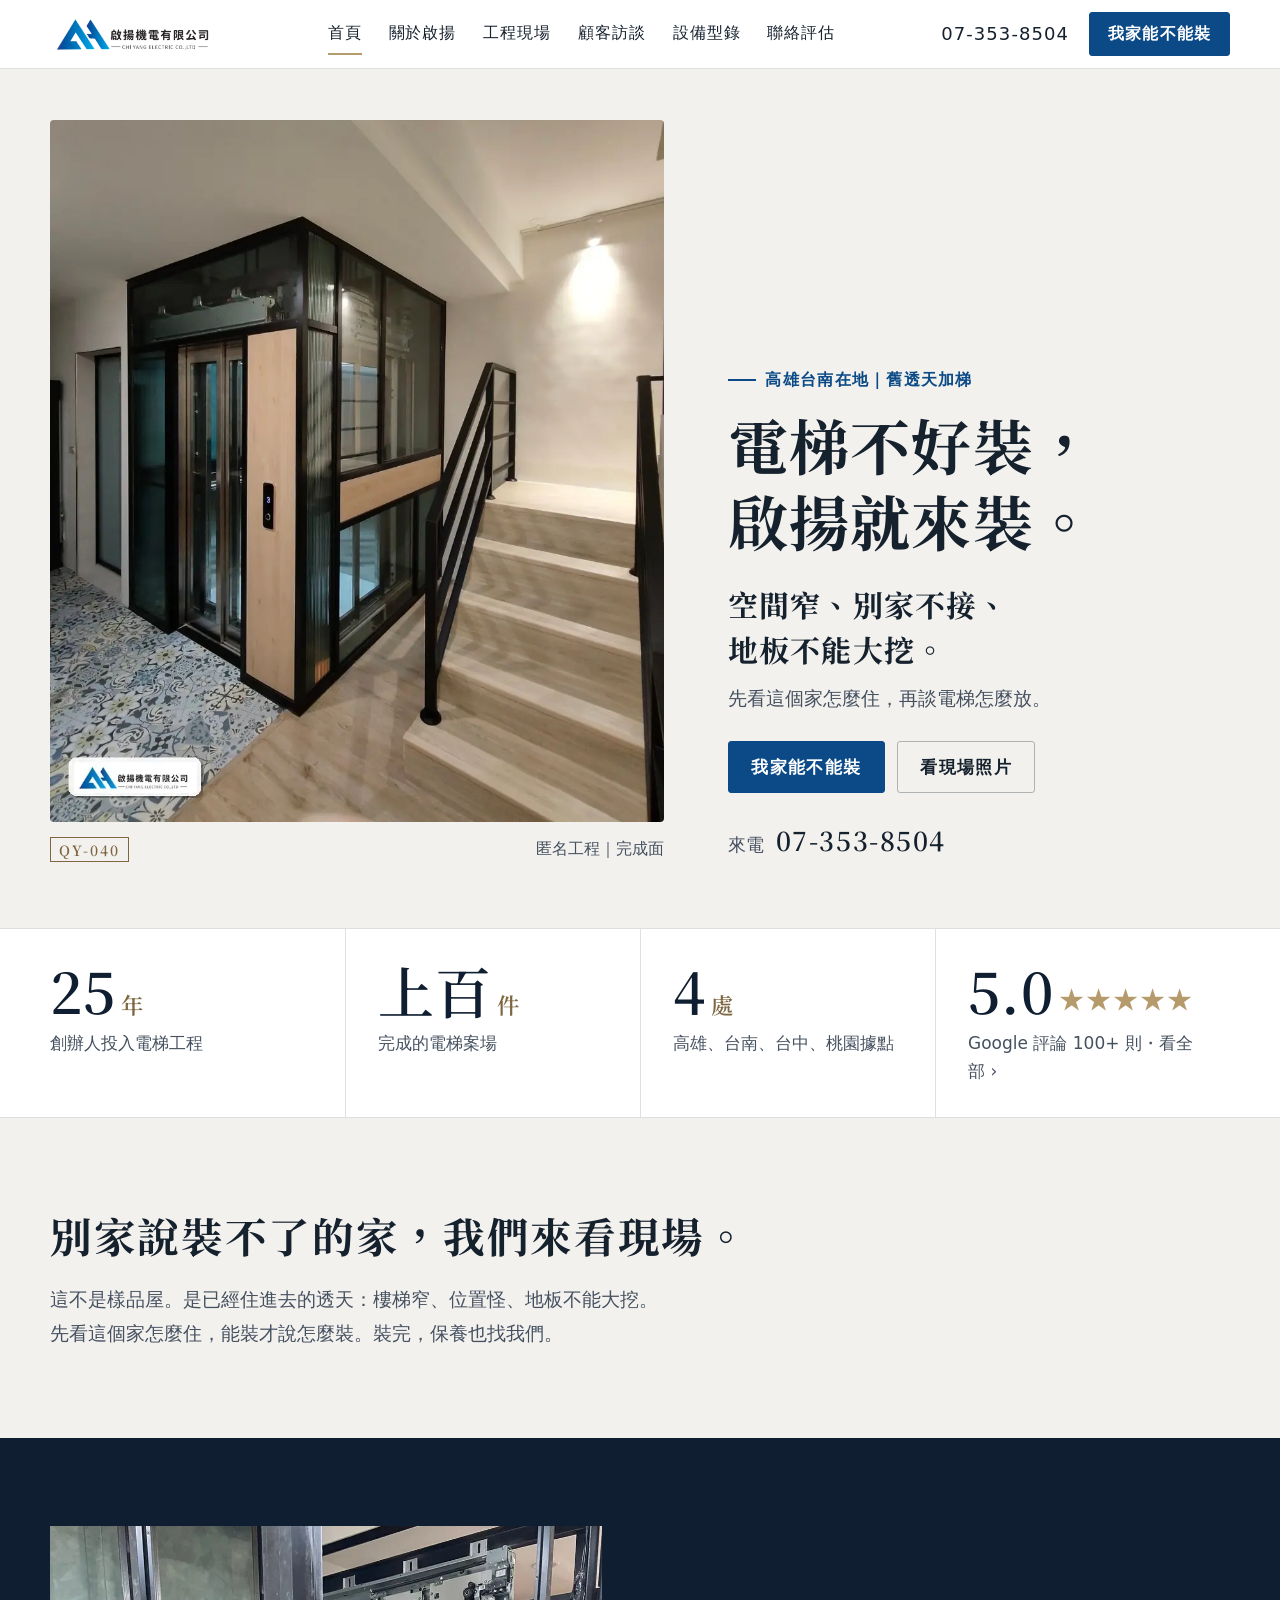
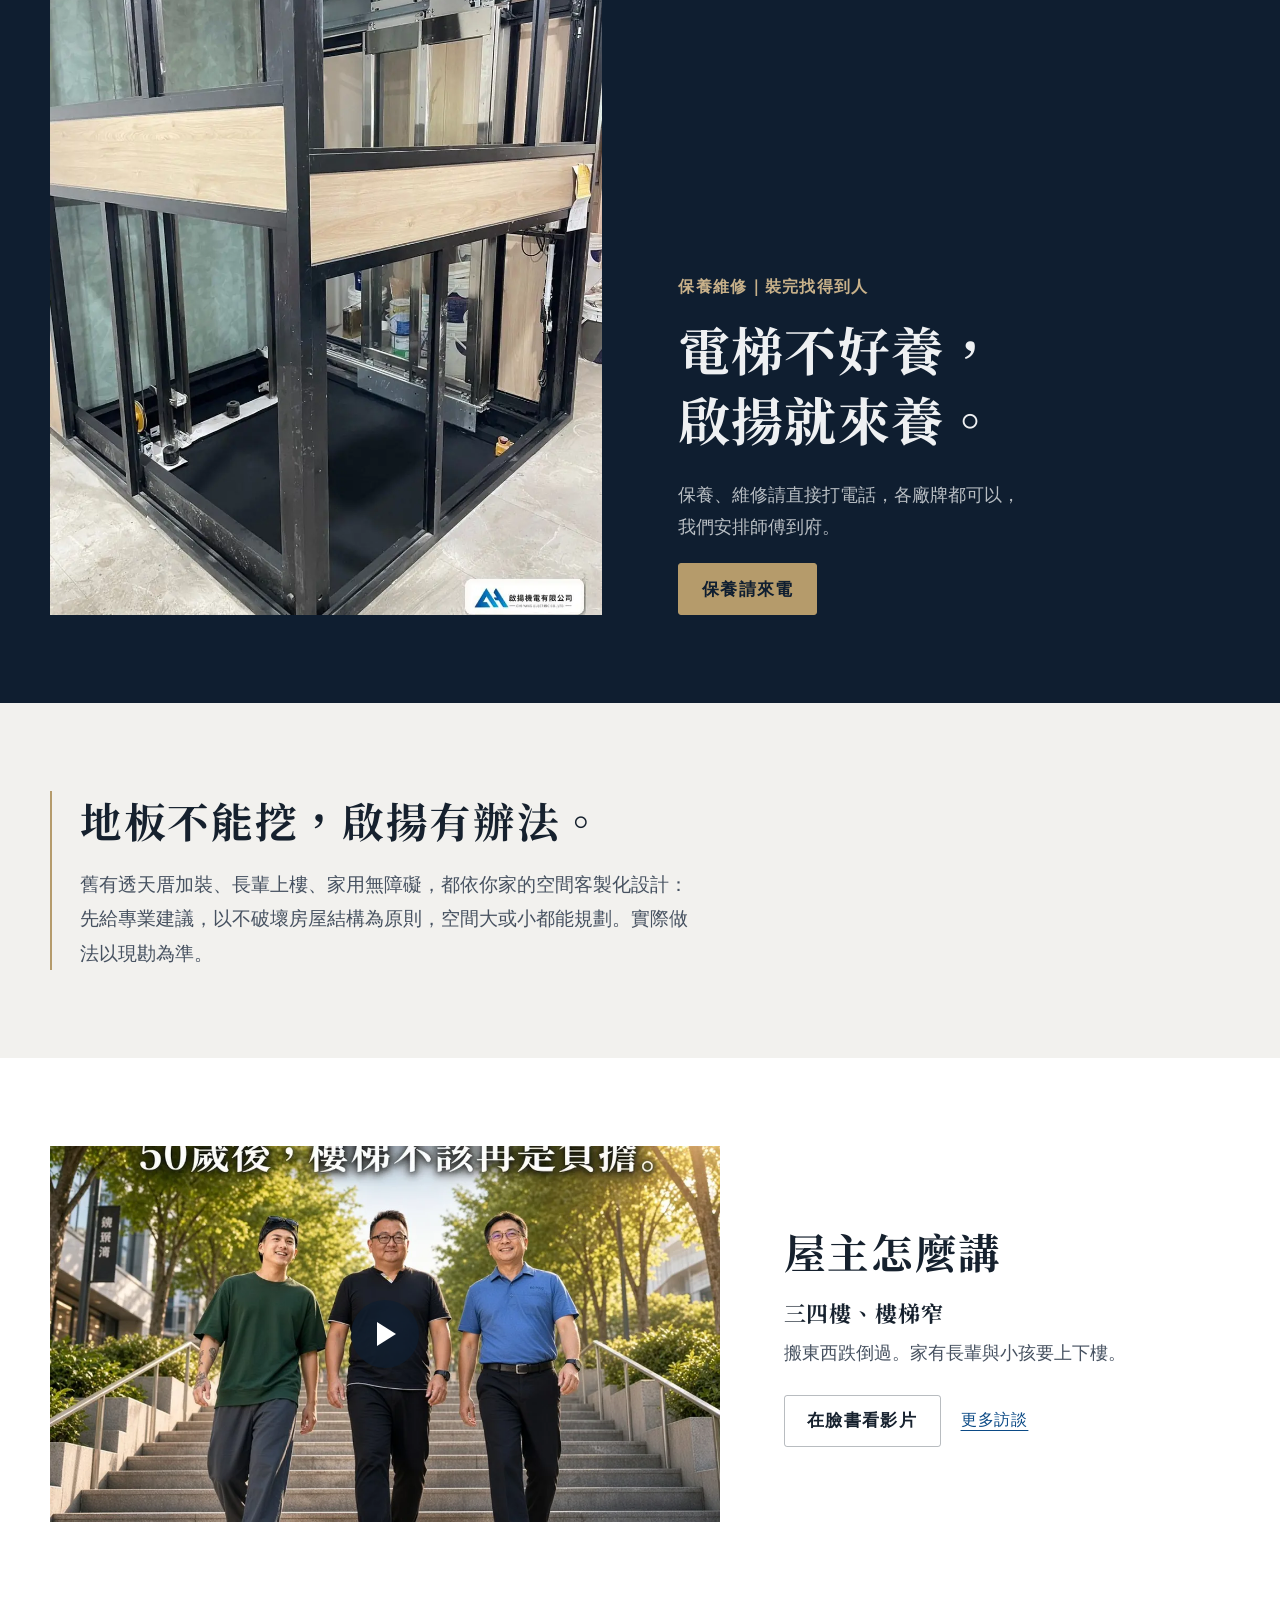
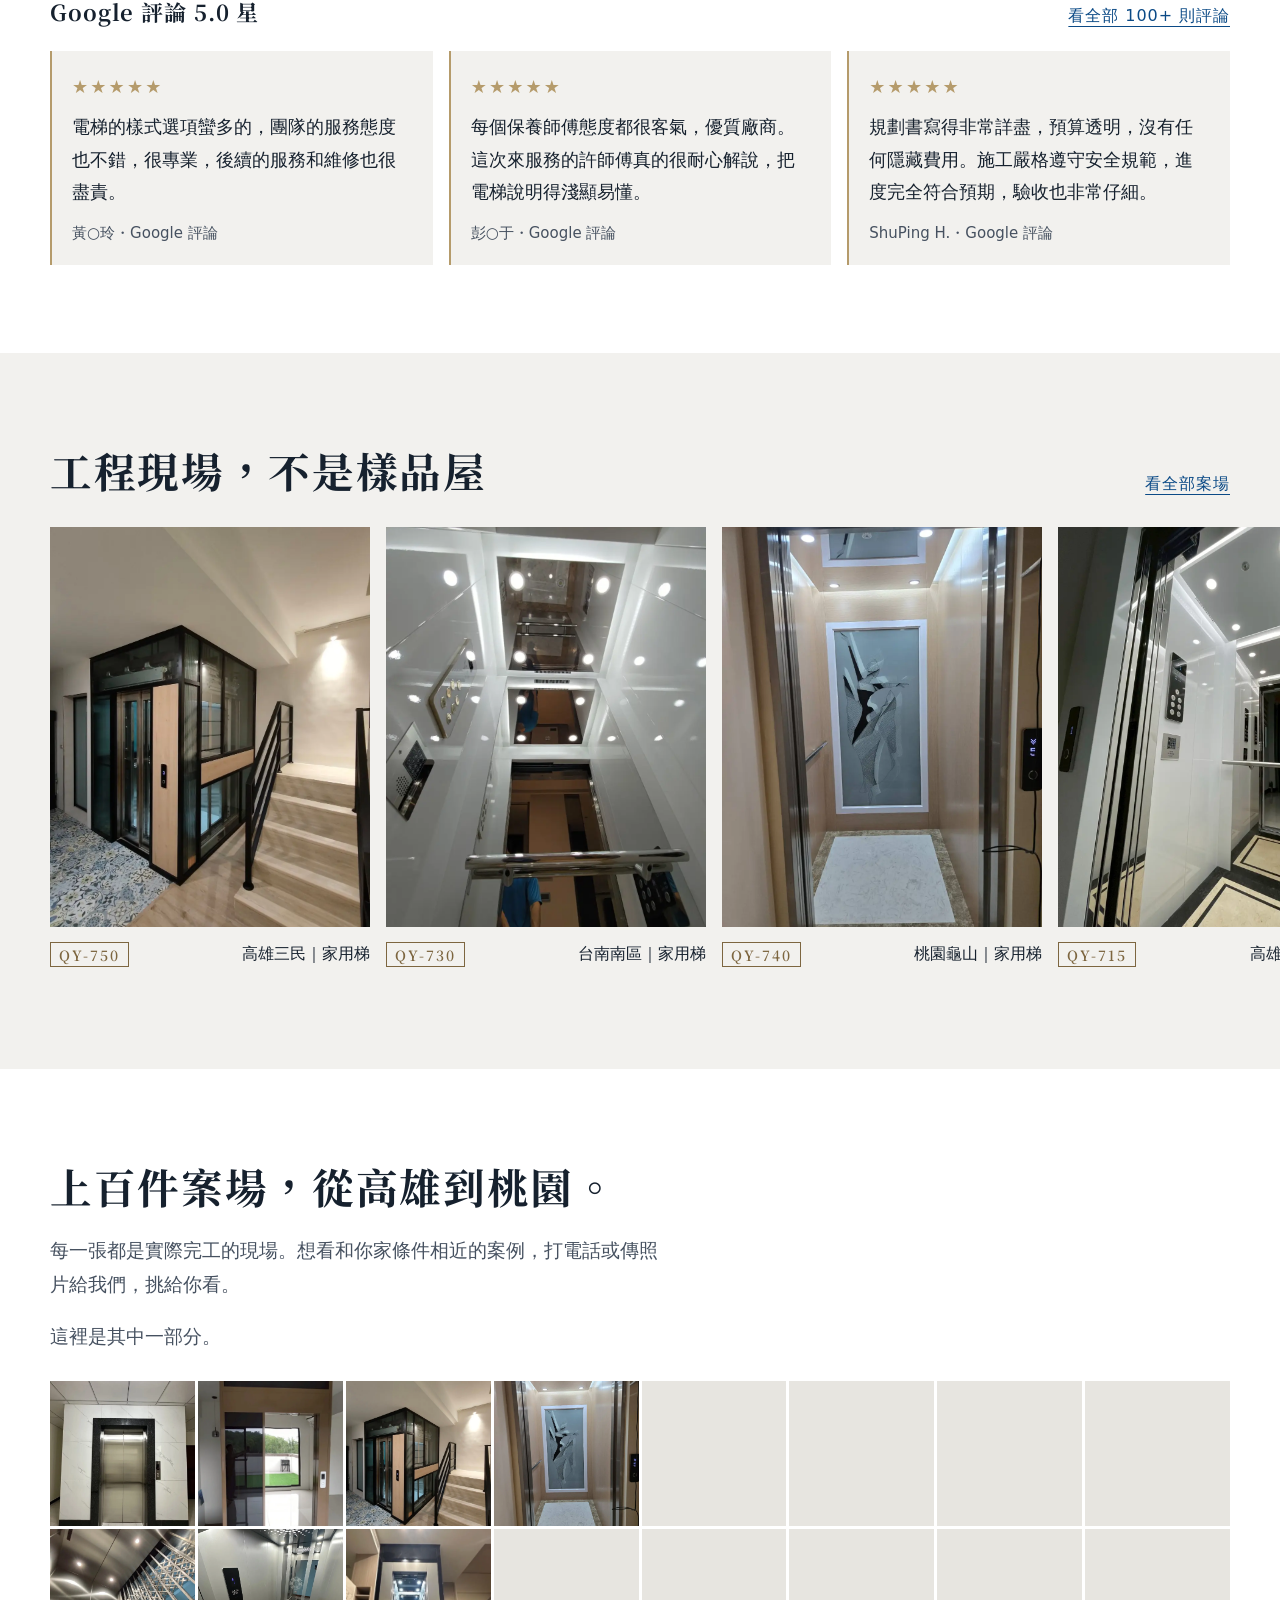
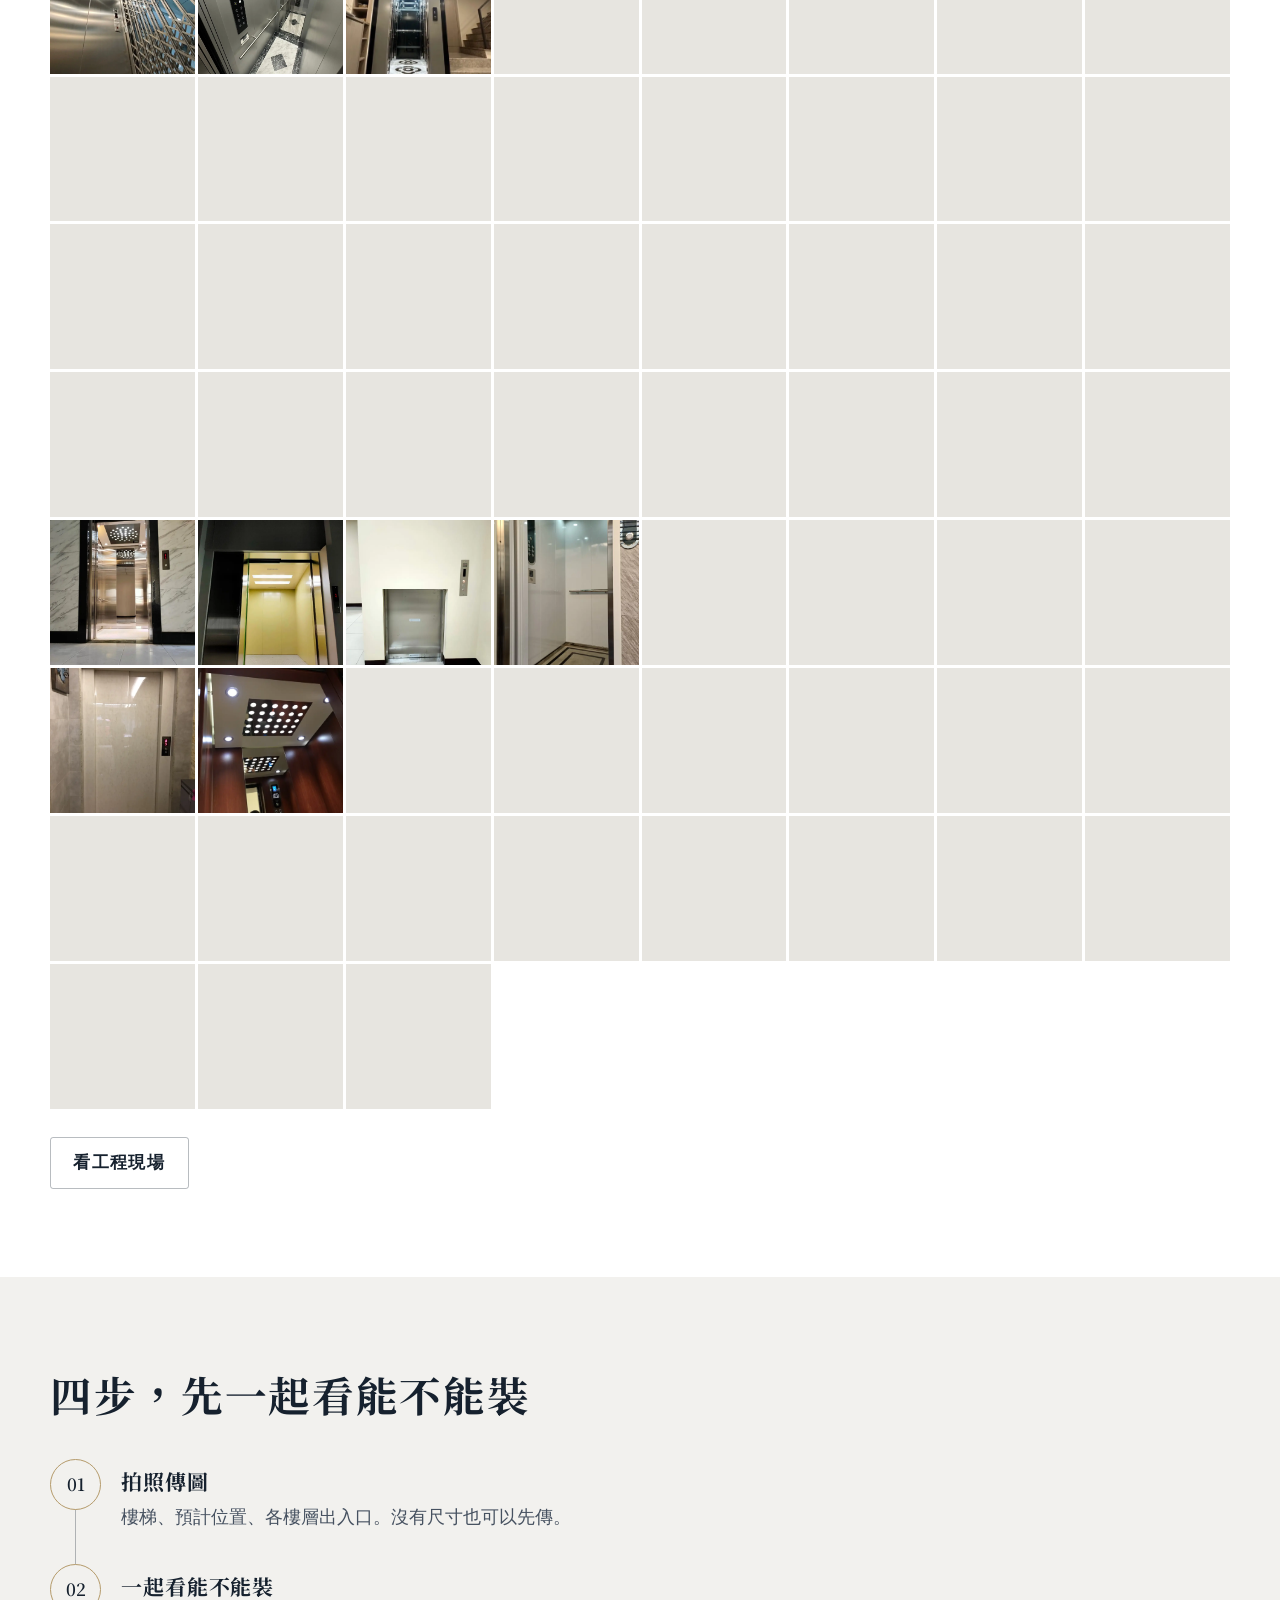
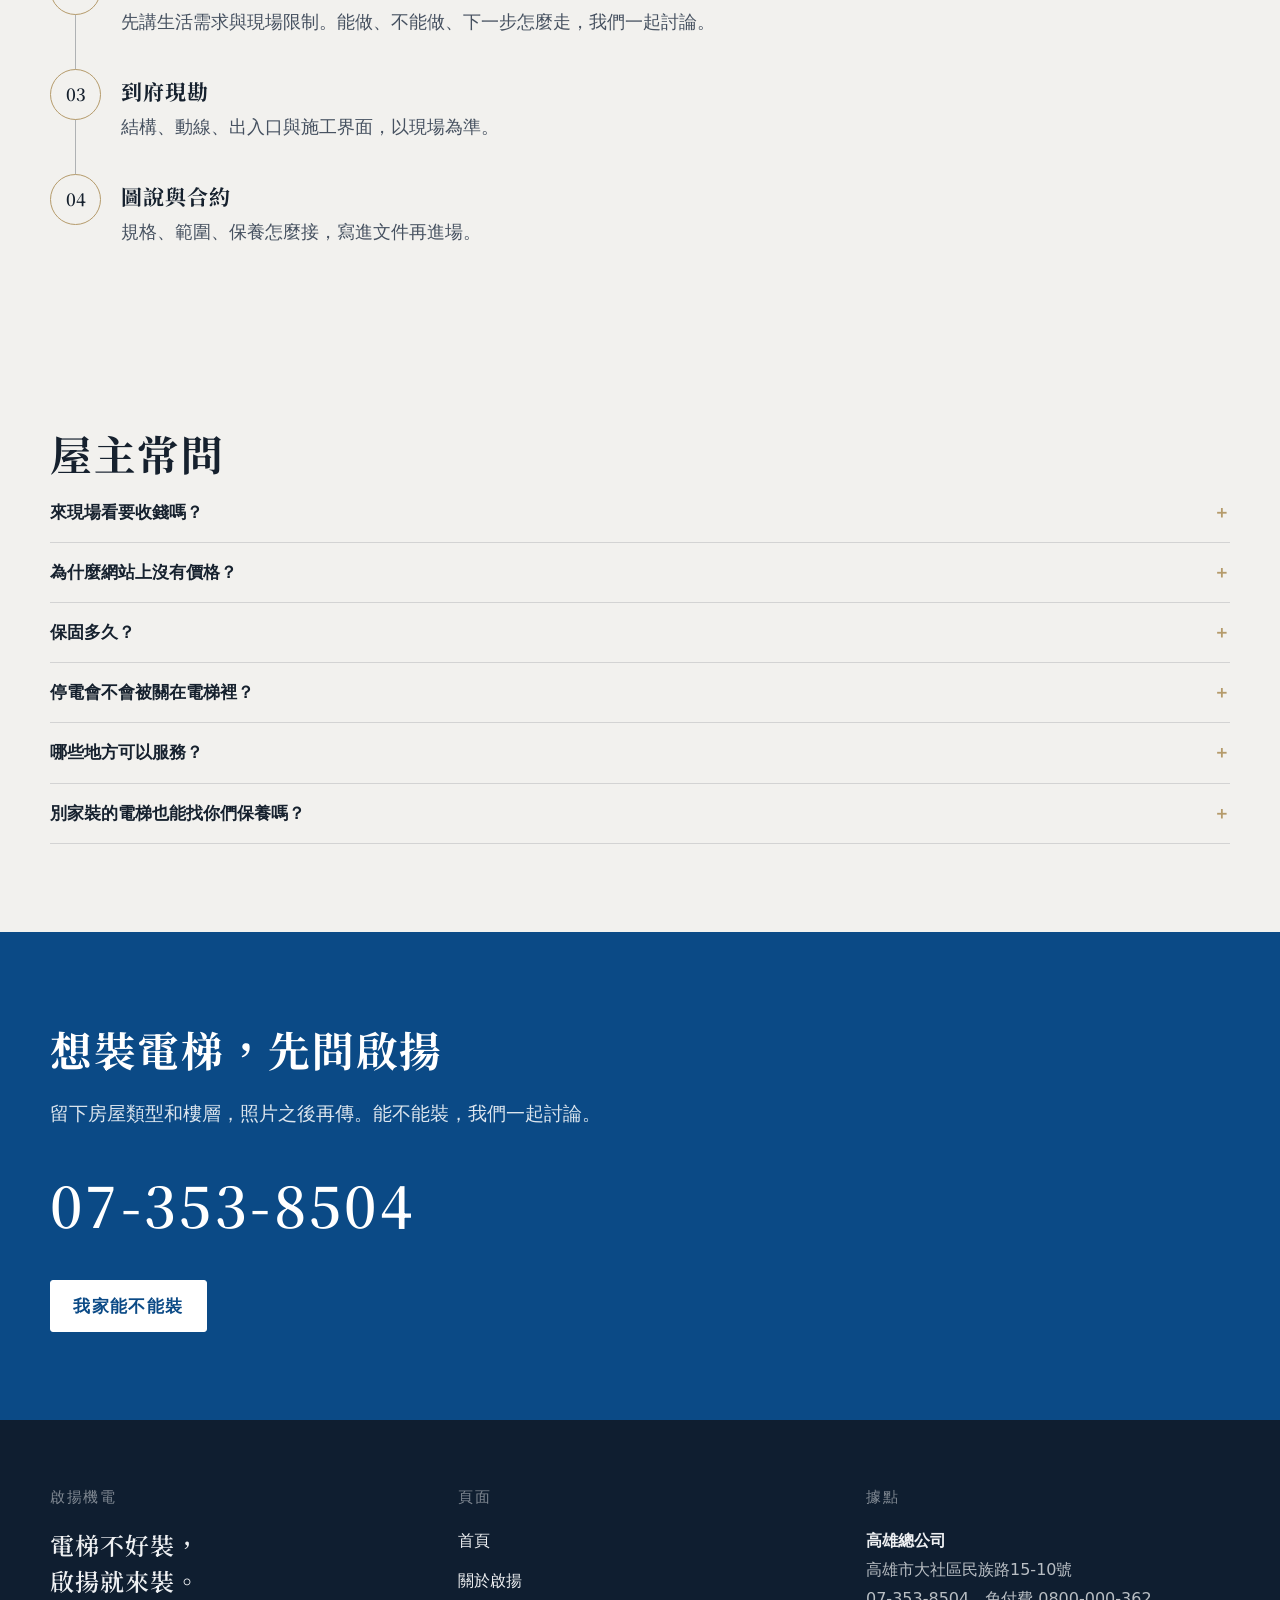
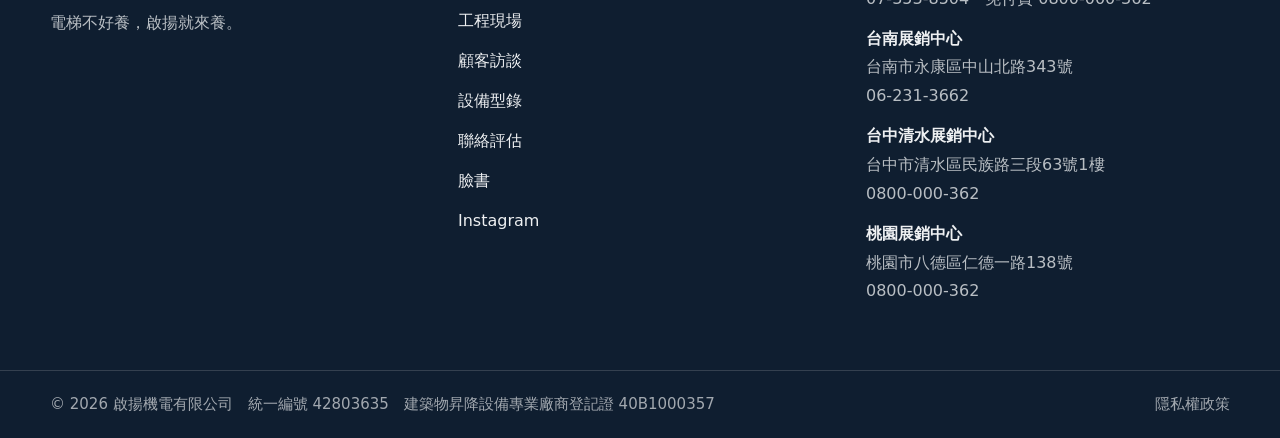
==== commit 4b13862b: "型錄與案例照片點圖放大（可放大到 3 倍、拖動看規格），型錄頁加提示 Co-Authored-By: Claude Opus 5.5 <noreply@anthropic.com> Claude-Se" ====
--- a/index.html
+++ b/index.html
@@ -652,5 +652,6 @@
     <a href="#cases">看現場</a>
     <a class="go" href="/contact/#form">能不能裝</a>
   </nav>
+<script src="/assets/zoom.js?v=1" defer></script>
 </body>
 </html>
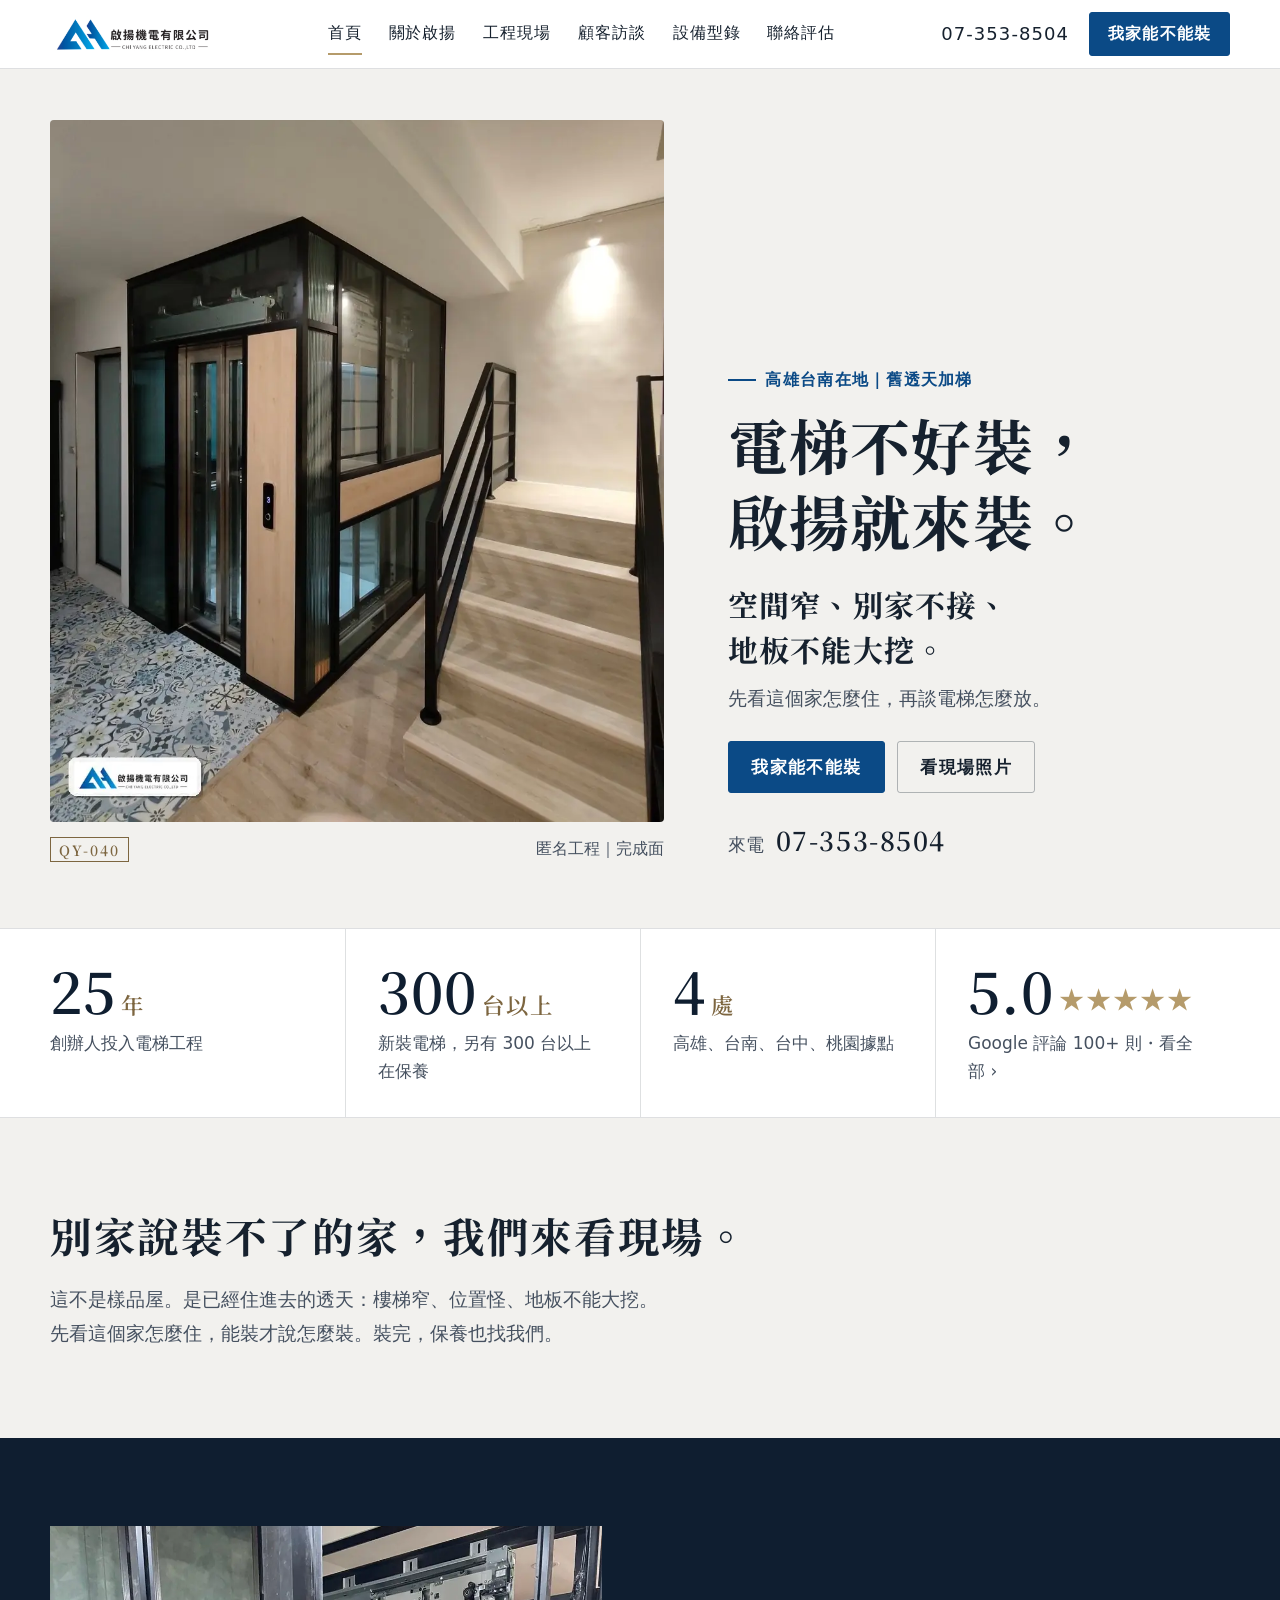
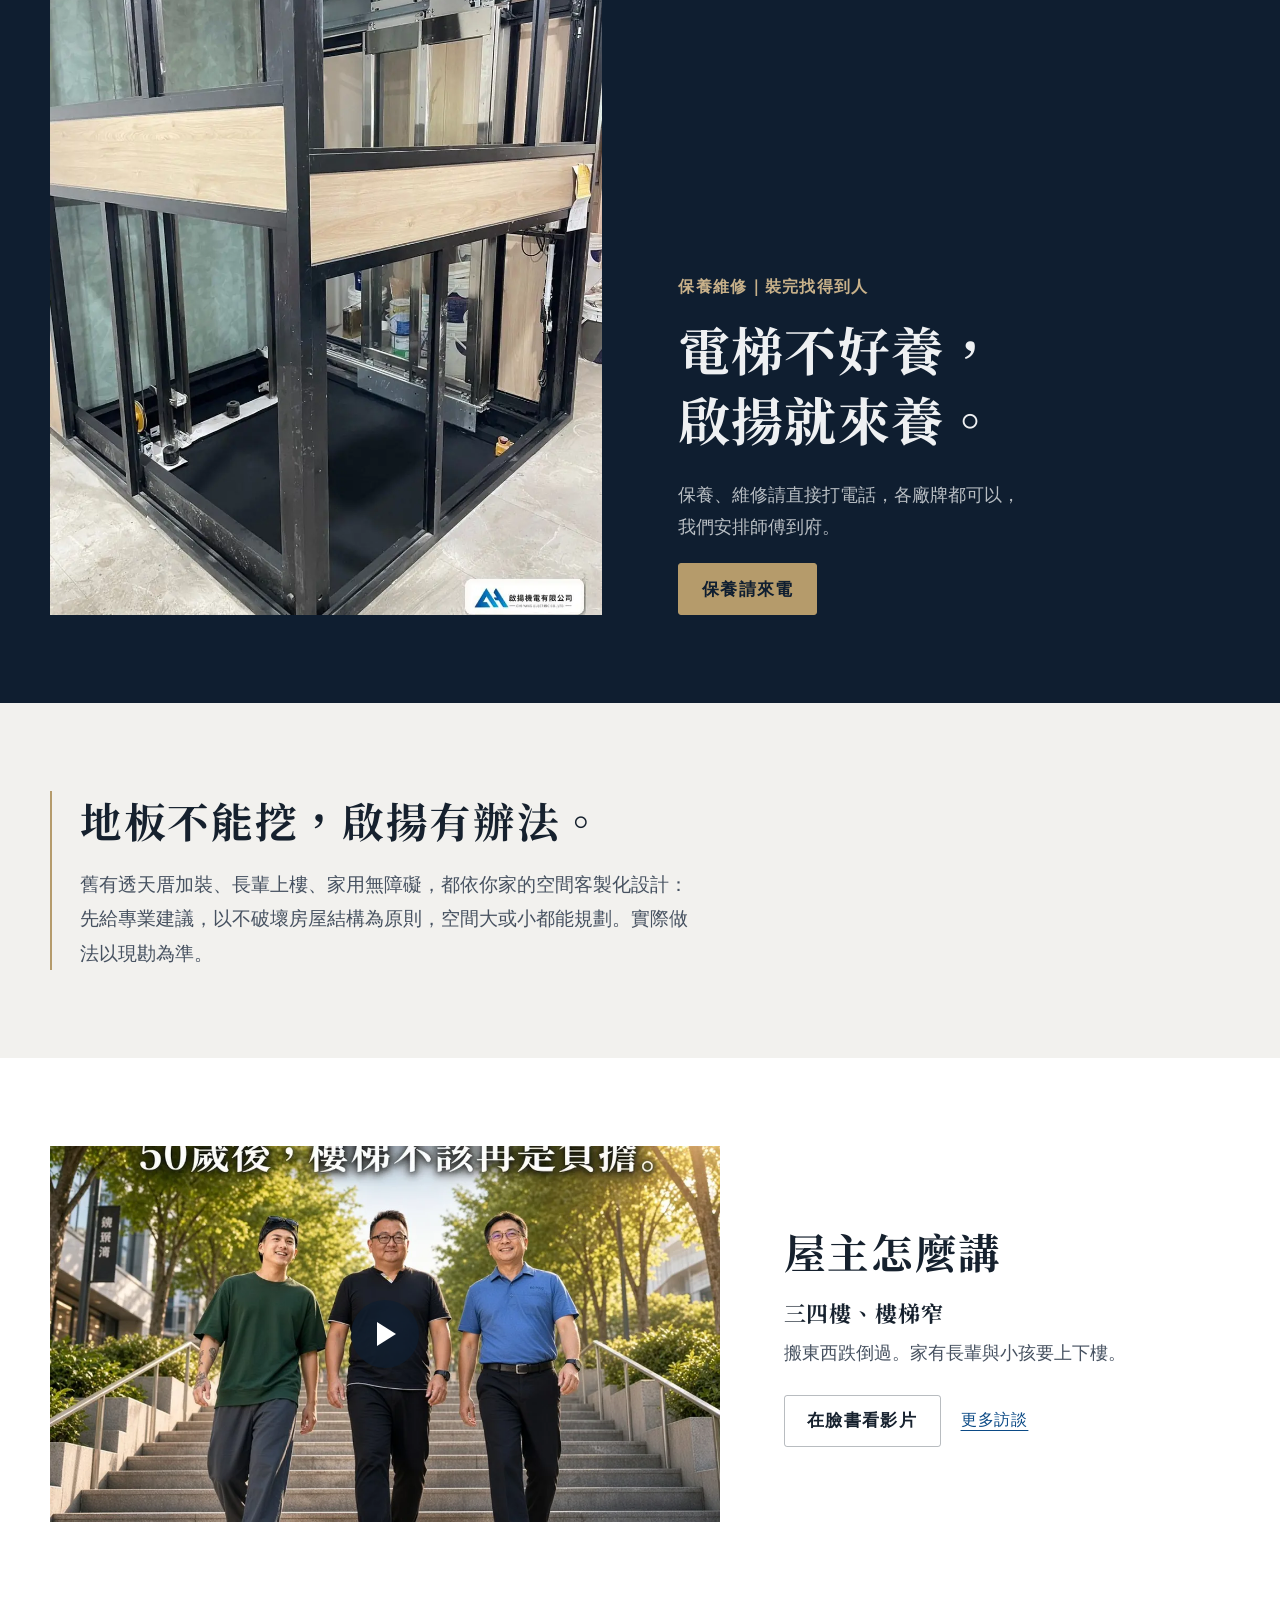
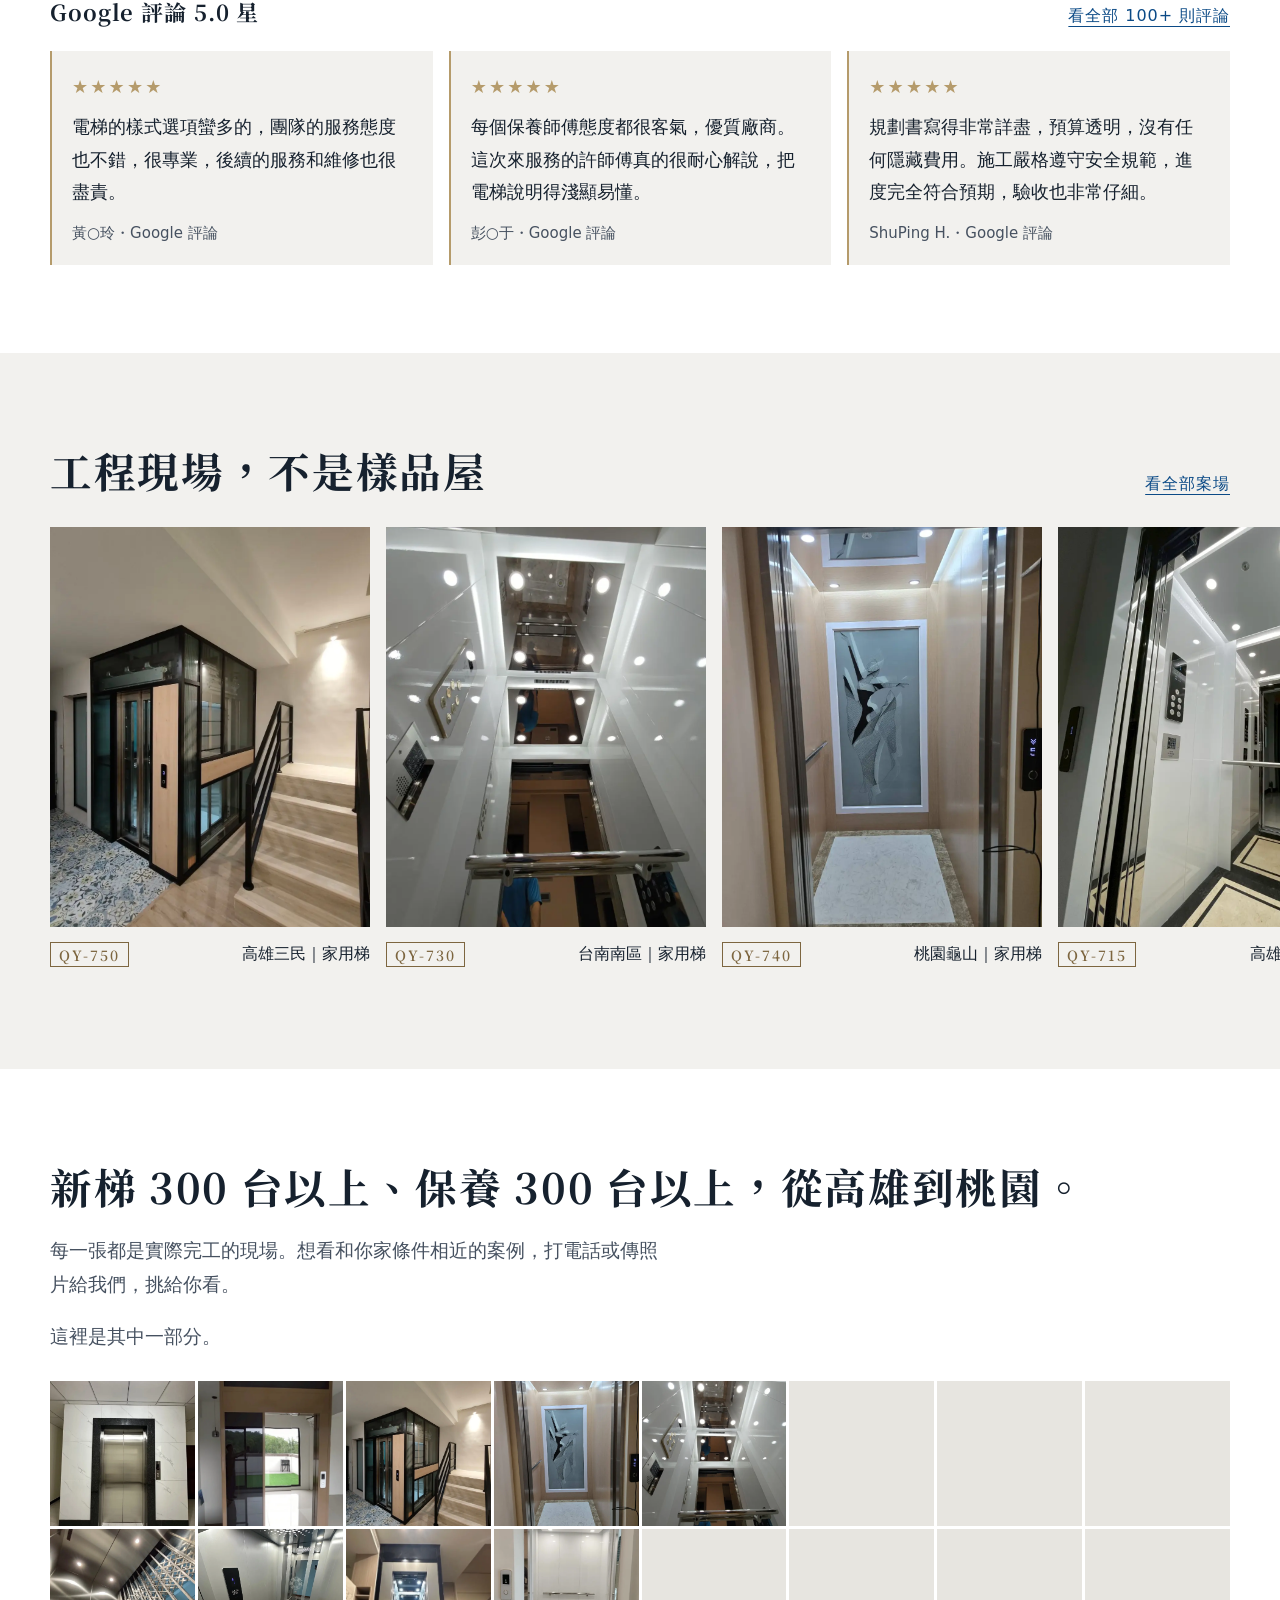
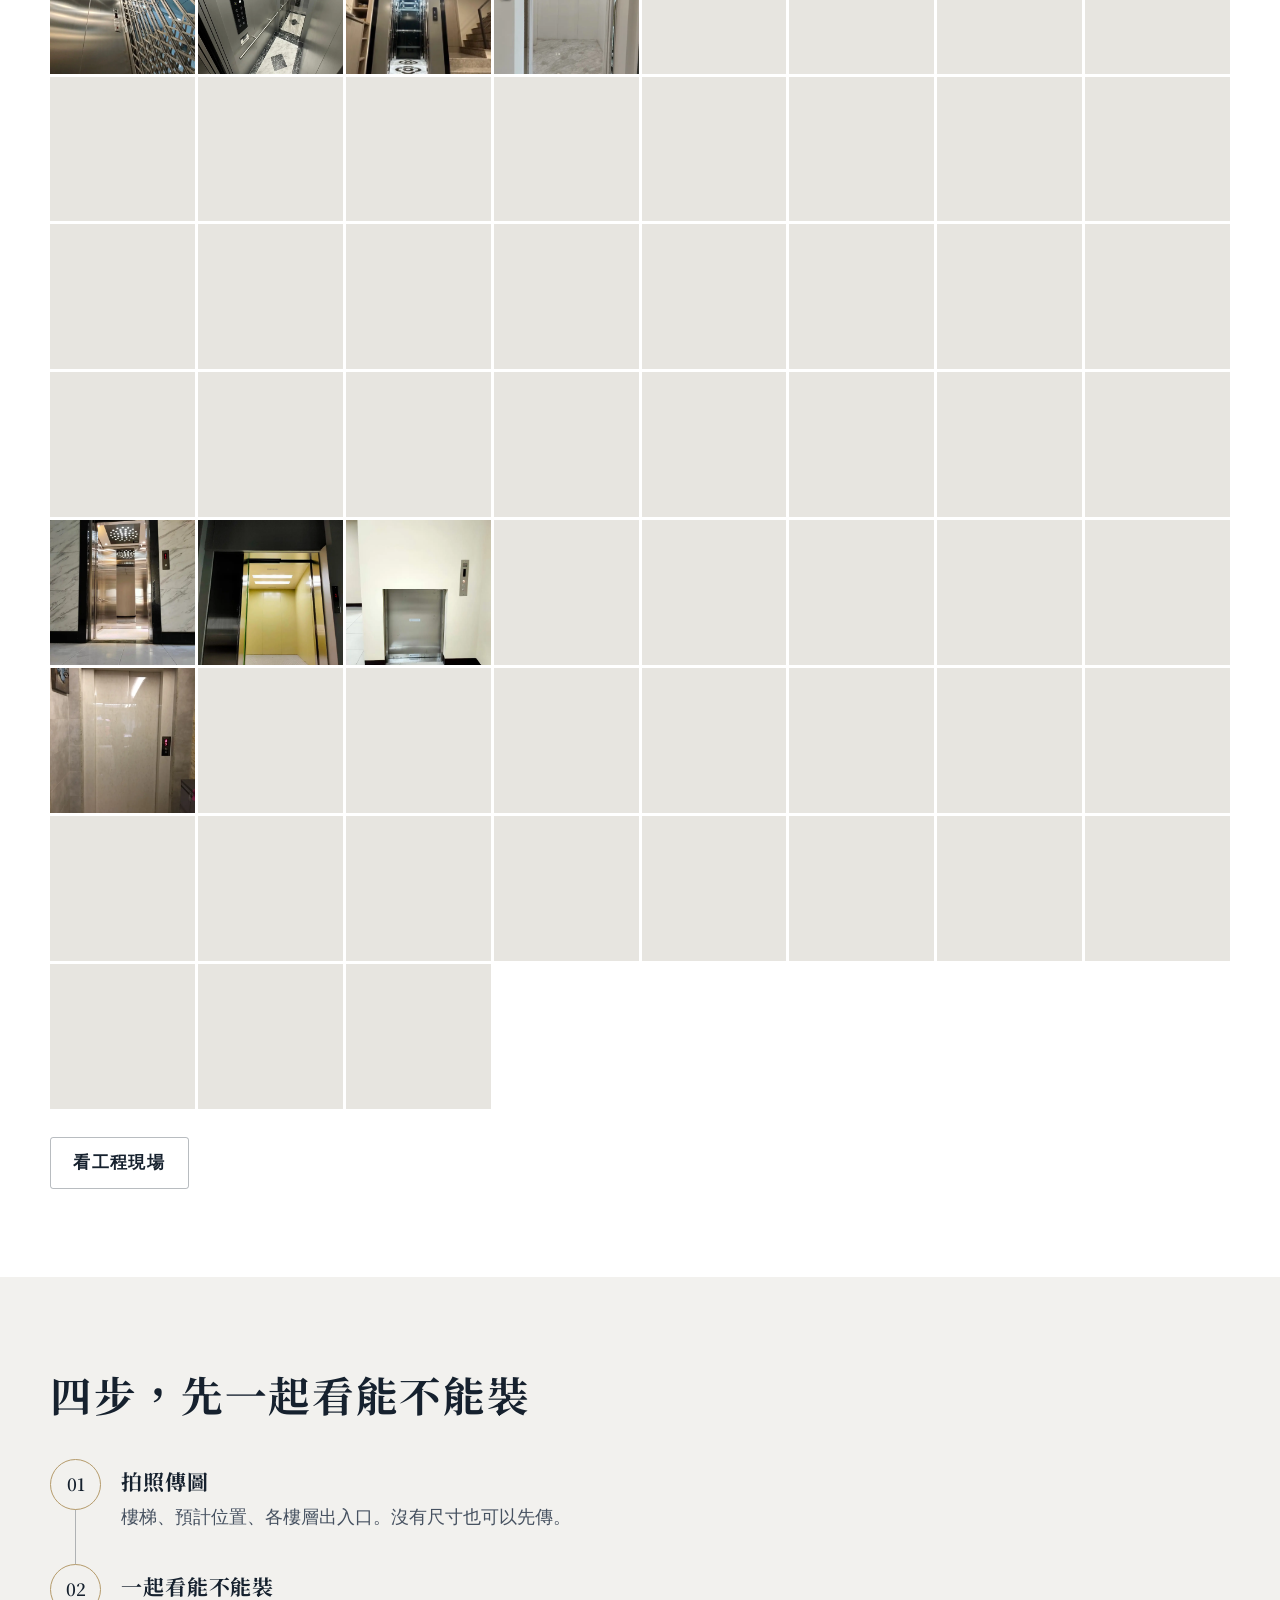
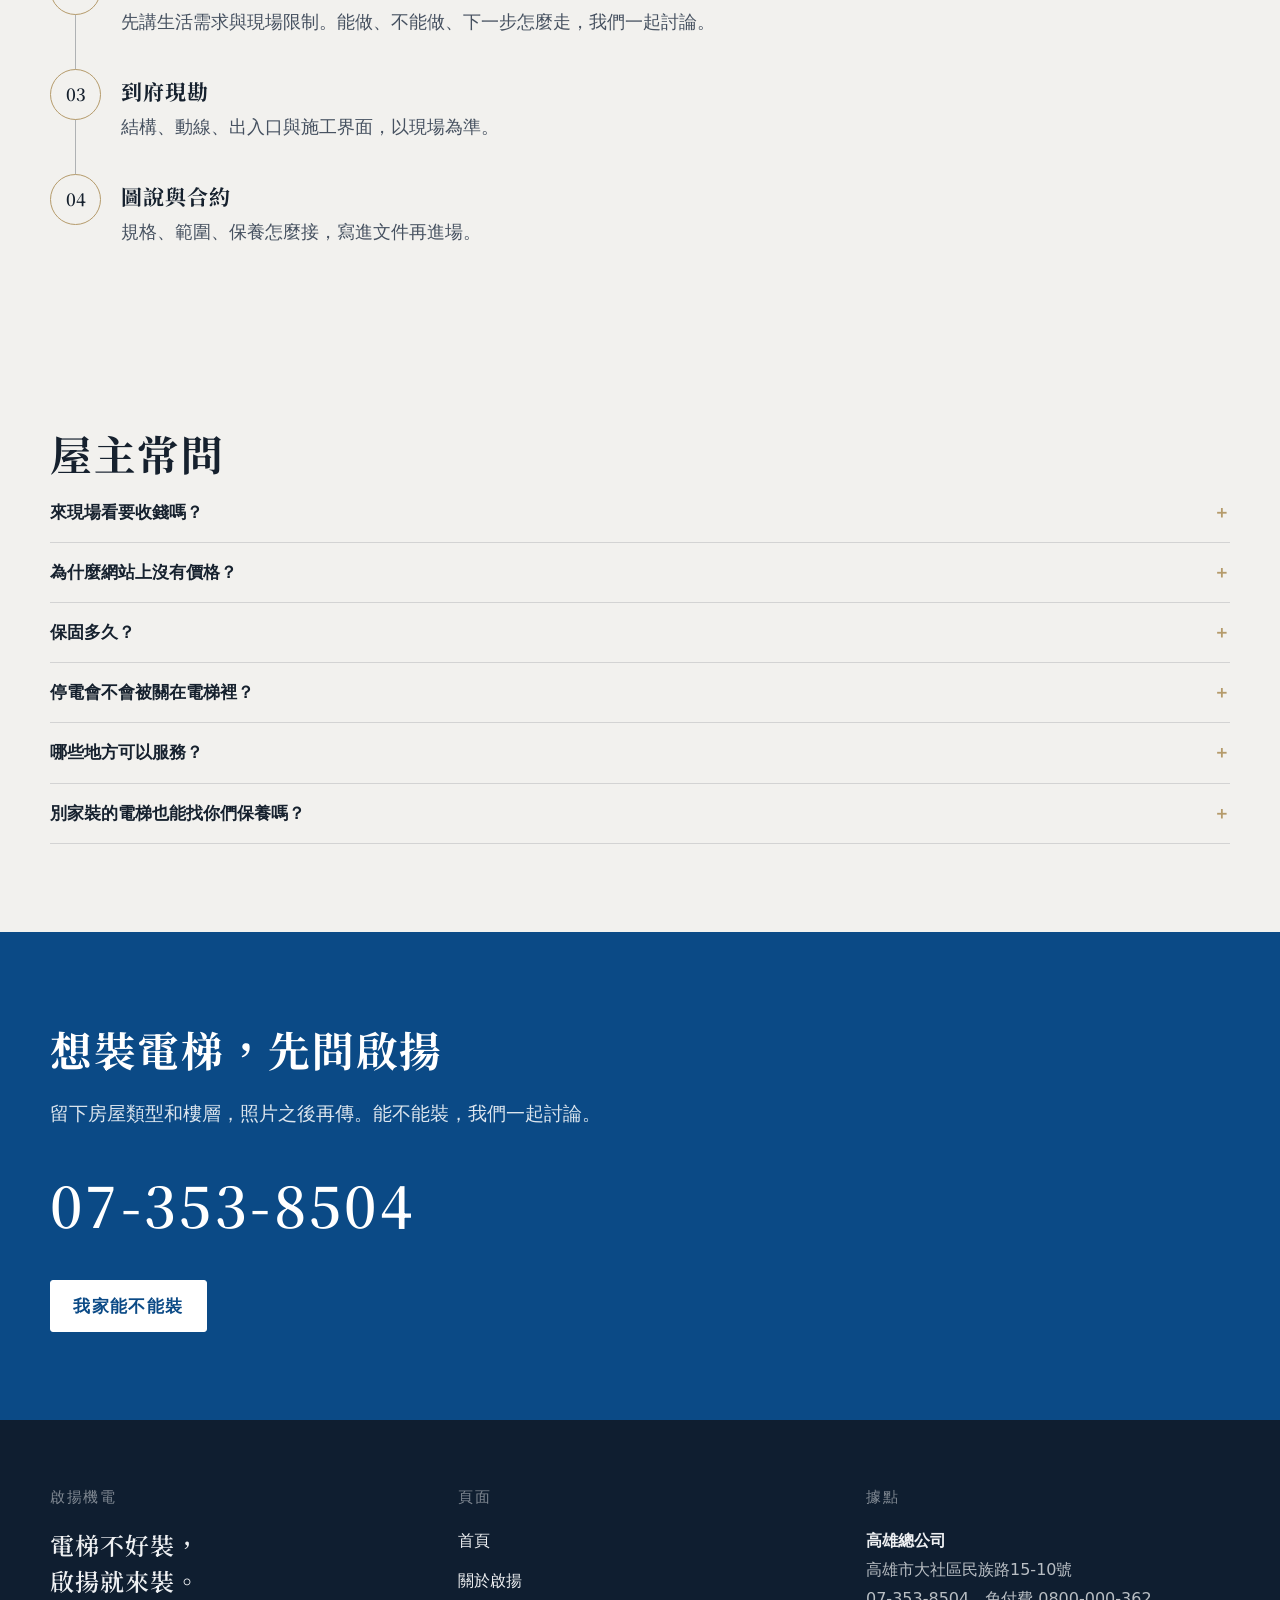
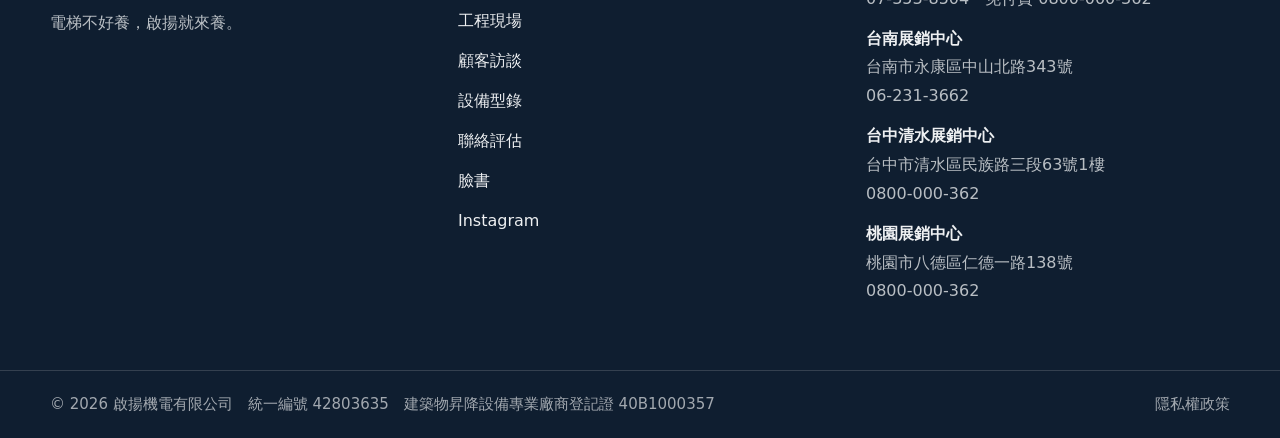
==== commit 70d8f5a8: "首頁實績數字改成峰哥 11/09 的數字：新梯 300 台以上、保養 300 台以上（取代「上百件」） Co-Authored-By: Claude Opus 5.5 <noreply@anthrop" ====
--- a/index.html
+++ b/index.html
@@ -382,8 +382,8 @@
           <p class="num-label">創辦人投入電梯工程</p>
         </div>
         <div class="proof-item">
-          <p class="num">上百<small>件</small></p>
-          <p class="num-label">完成的電梯案場</p>
+          <p class="num">300<small>台以上</small></p>
+          <p class="num-label">新裝電梯，另有 300 台以上在保養</p>
         </div>
         <div class="proof-item">
           <p class="num">4<small>處</small></p>
@@ -500,7 +500,7 @@
 
     <section class="band wall" aria-label="案場照片牆">
       <div class="shell">
-        <h2 class="h2">上百件案場，從高雄到桃園。</h2>
+        <h2 class="h2">新梯 300 台以上、保養 300 台以上，從高雄到桃園。</h2>
         <p class="body-l">每一張都是實際完工的現場。想看和你家條件相近的案例，打電話或傳照片給我們，挑給你看。</p>
         <p class="body-l">這裡是其中一部分。</p>
         <div class="wall-grid">
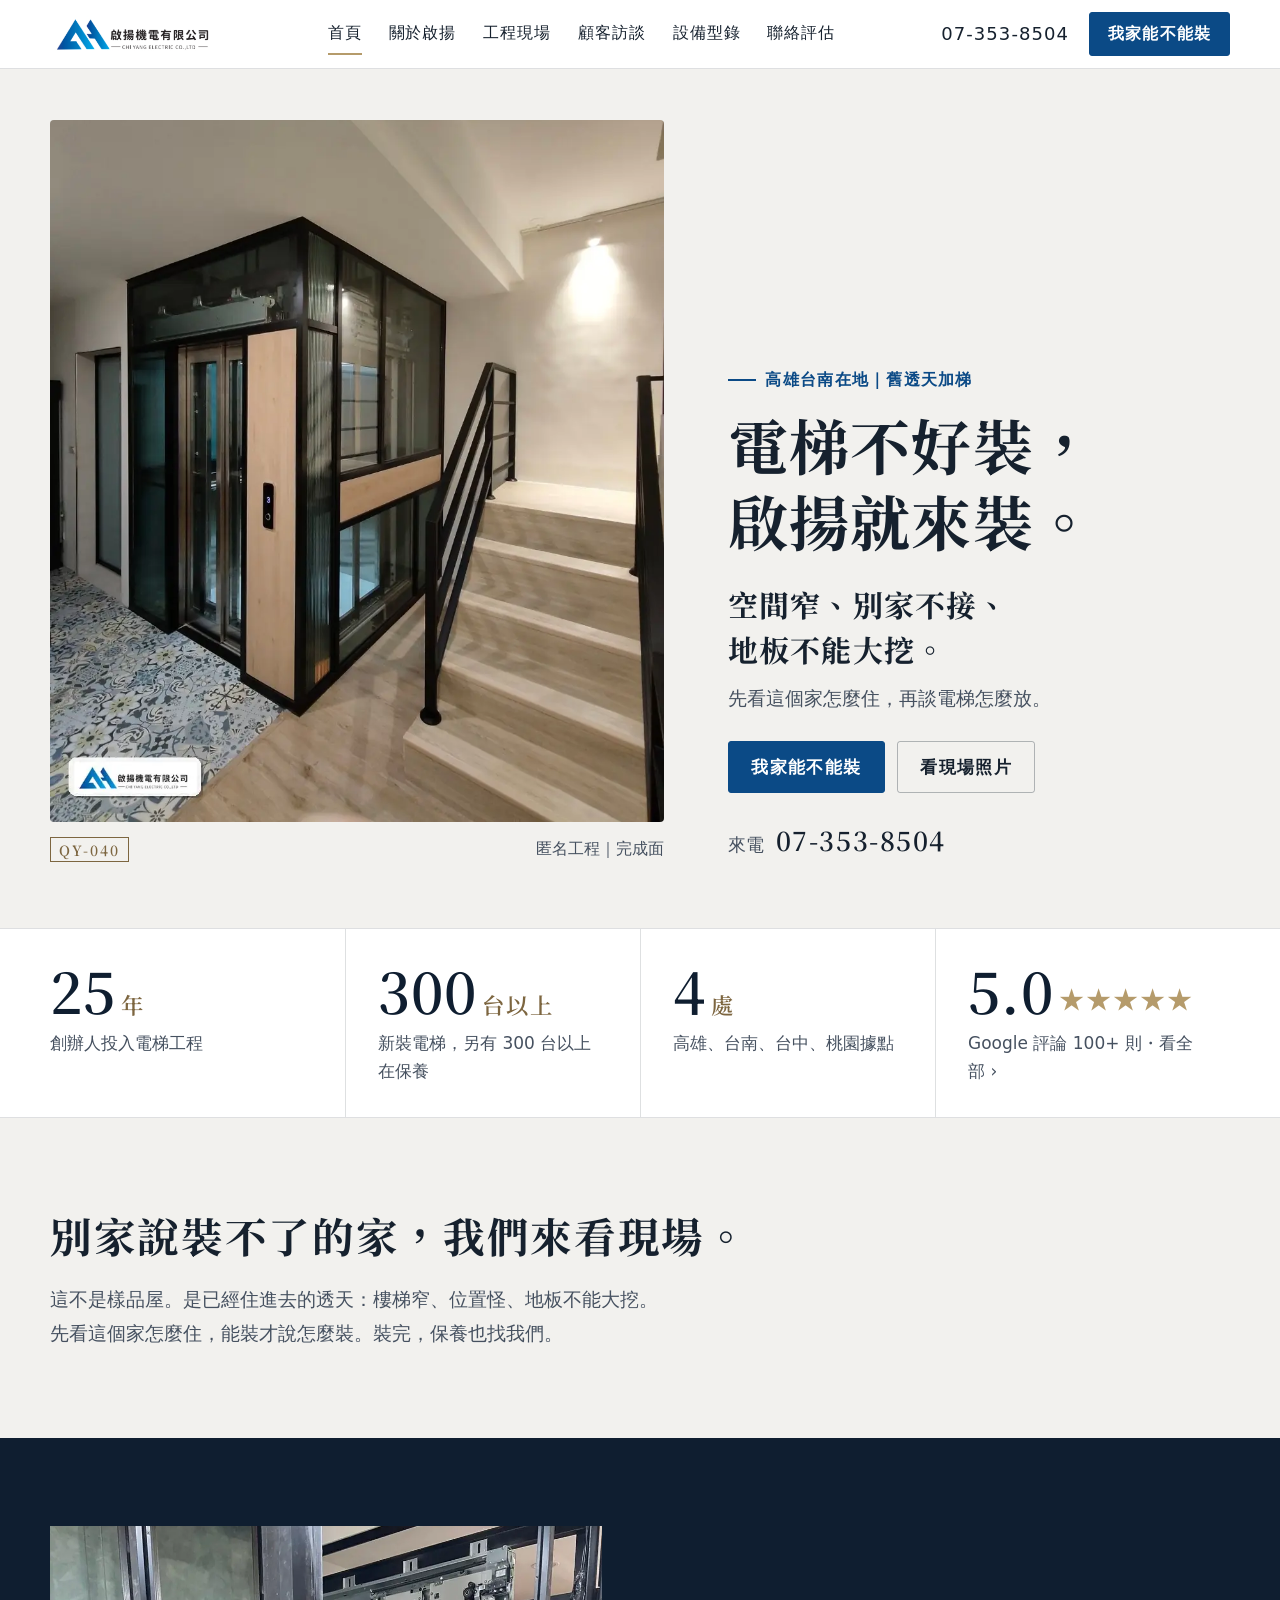
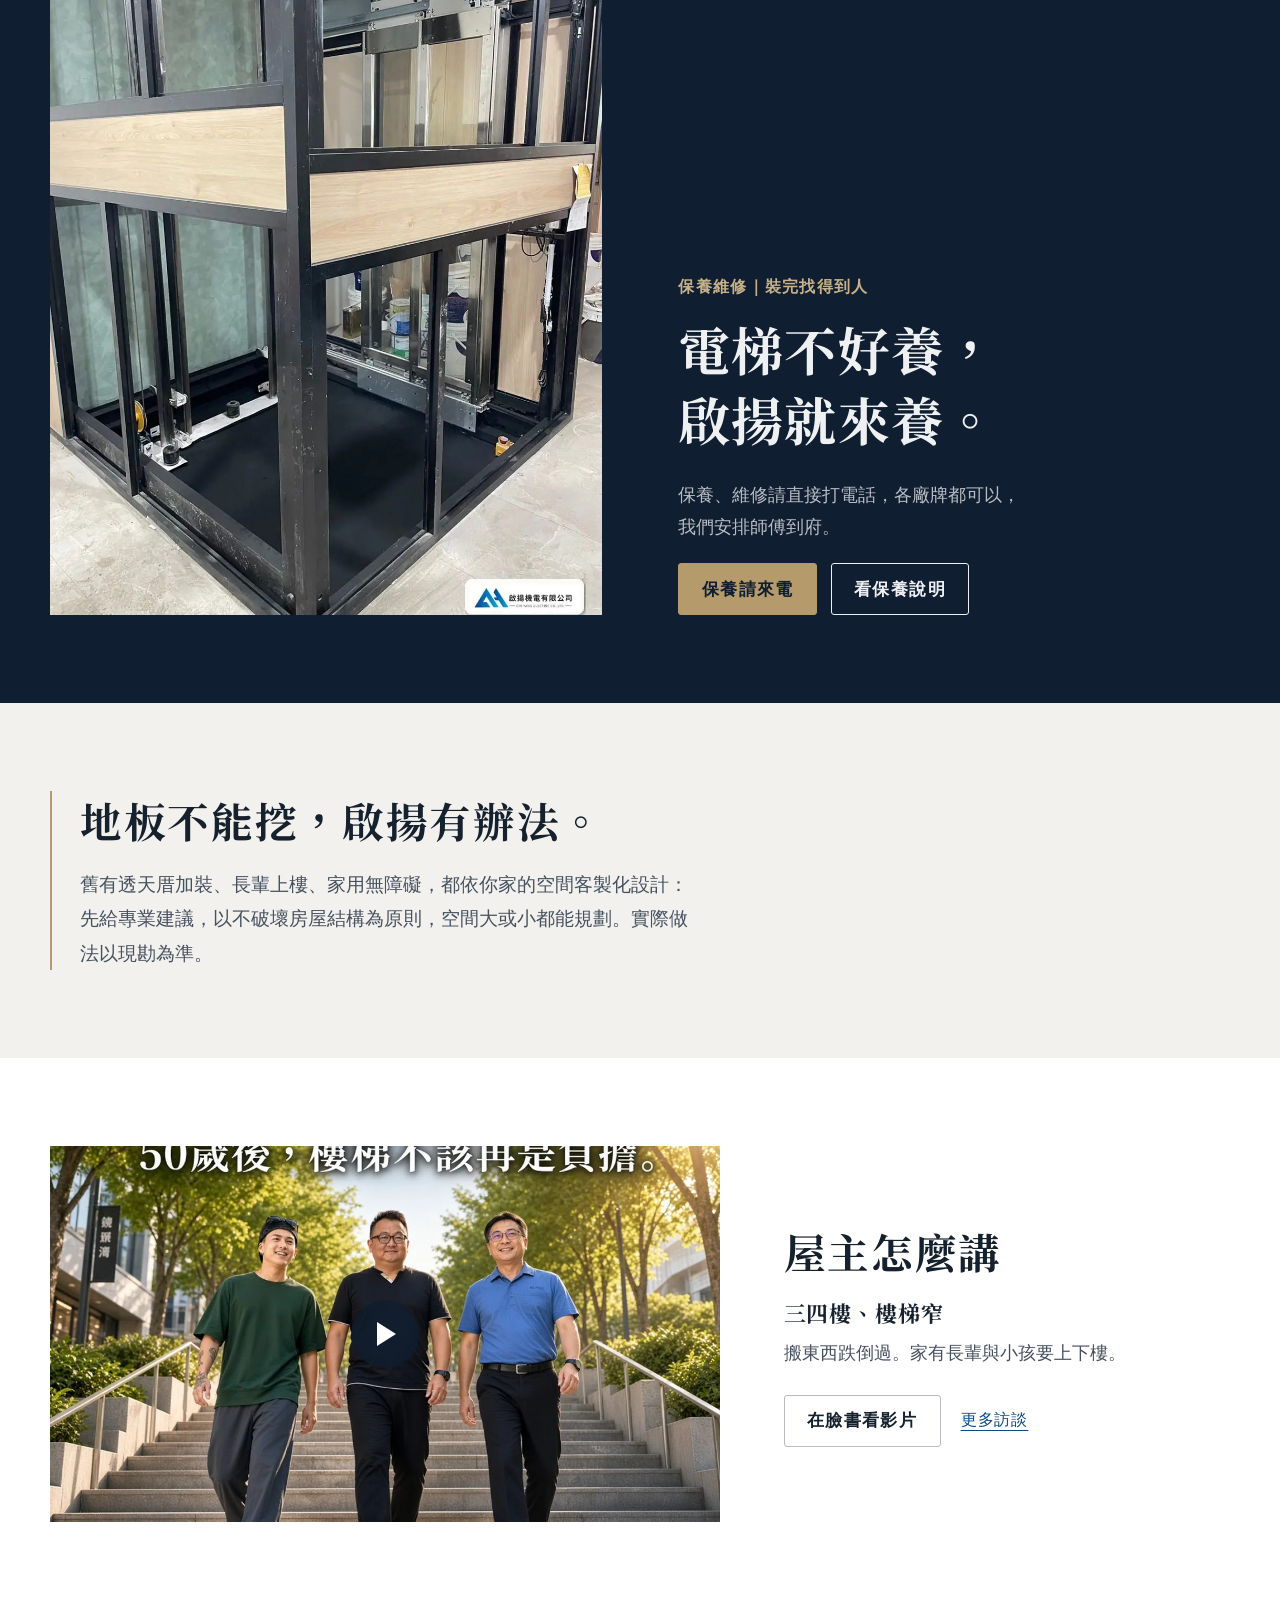
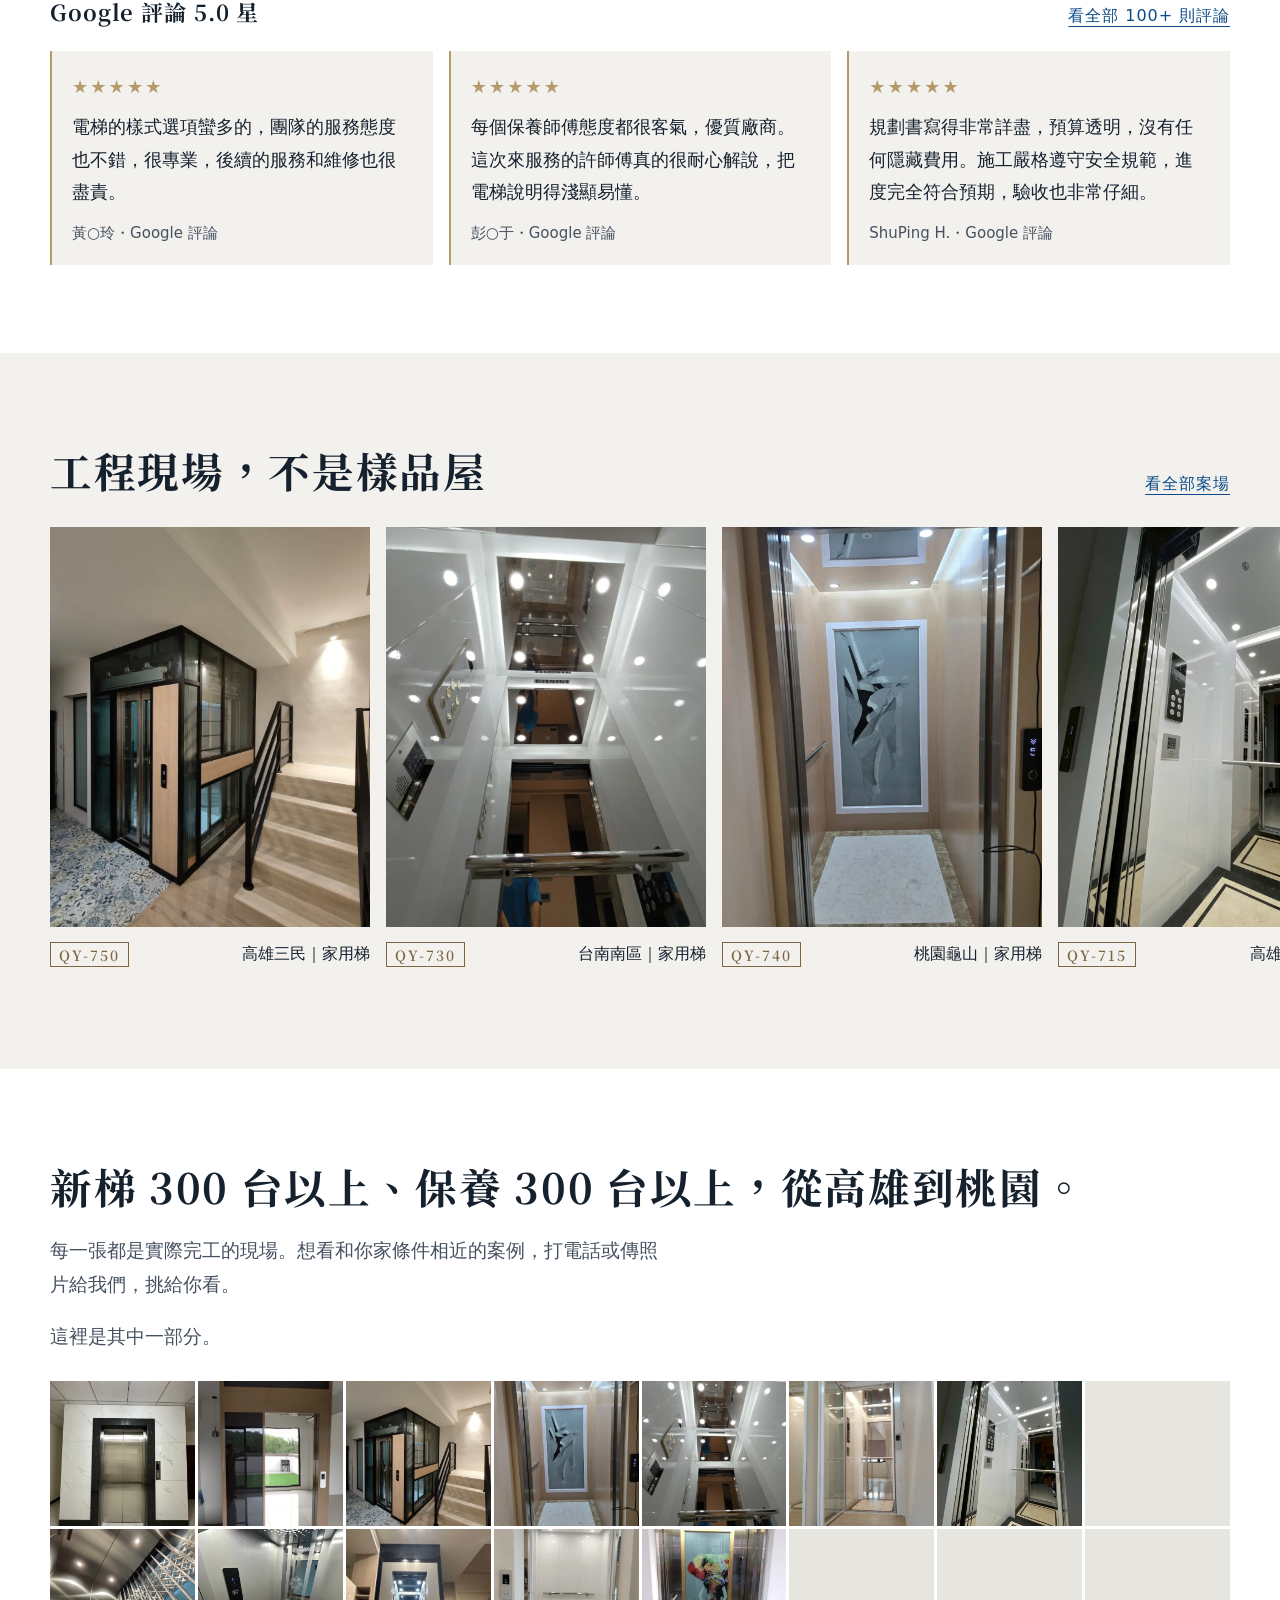
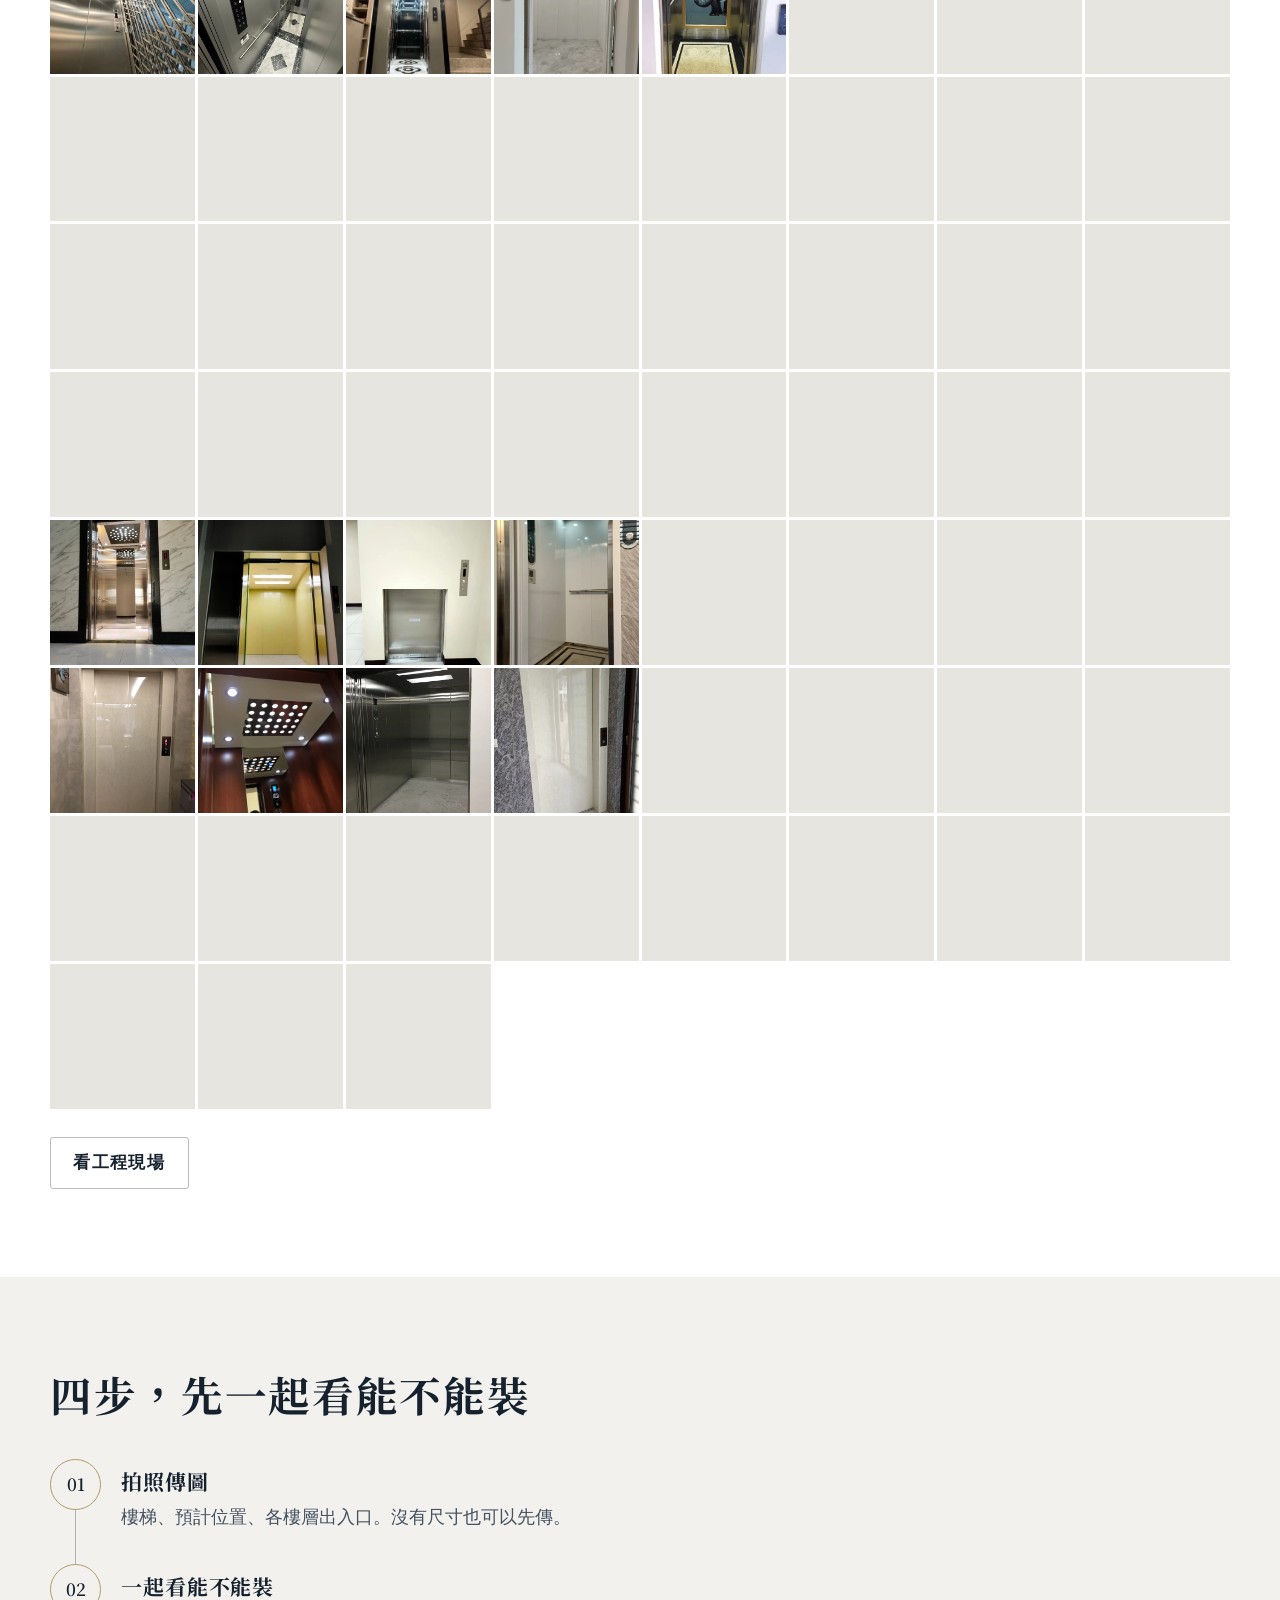
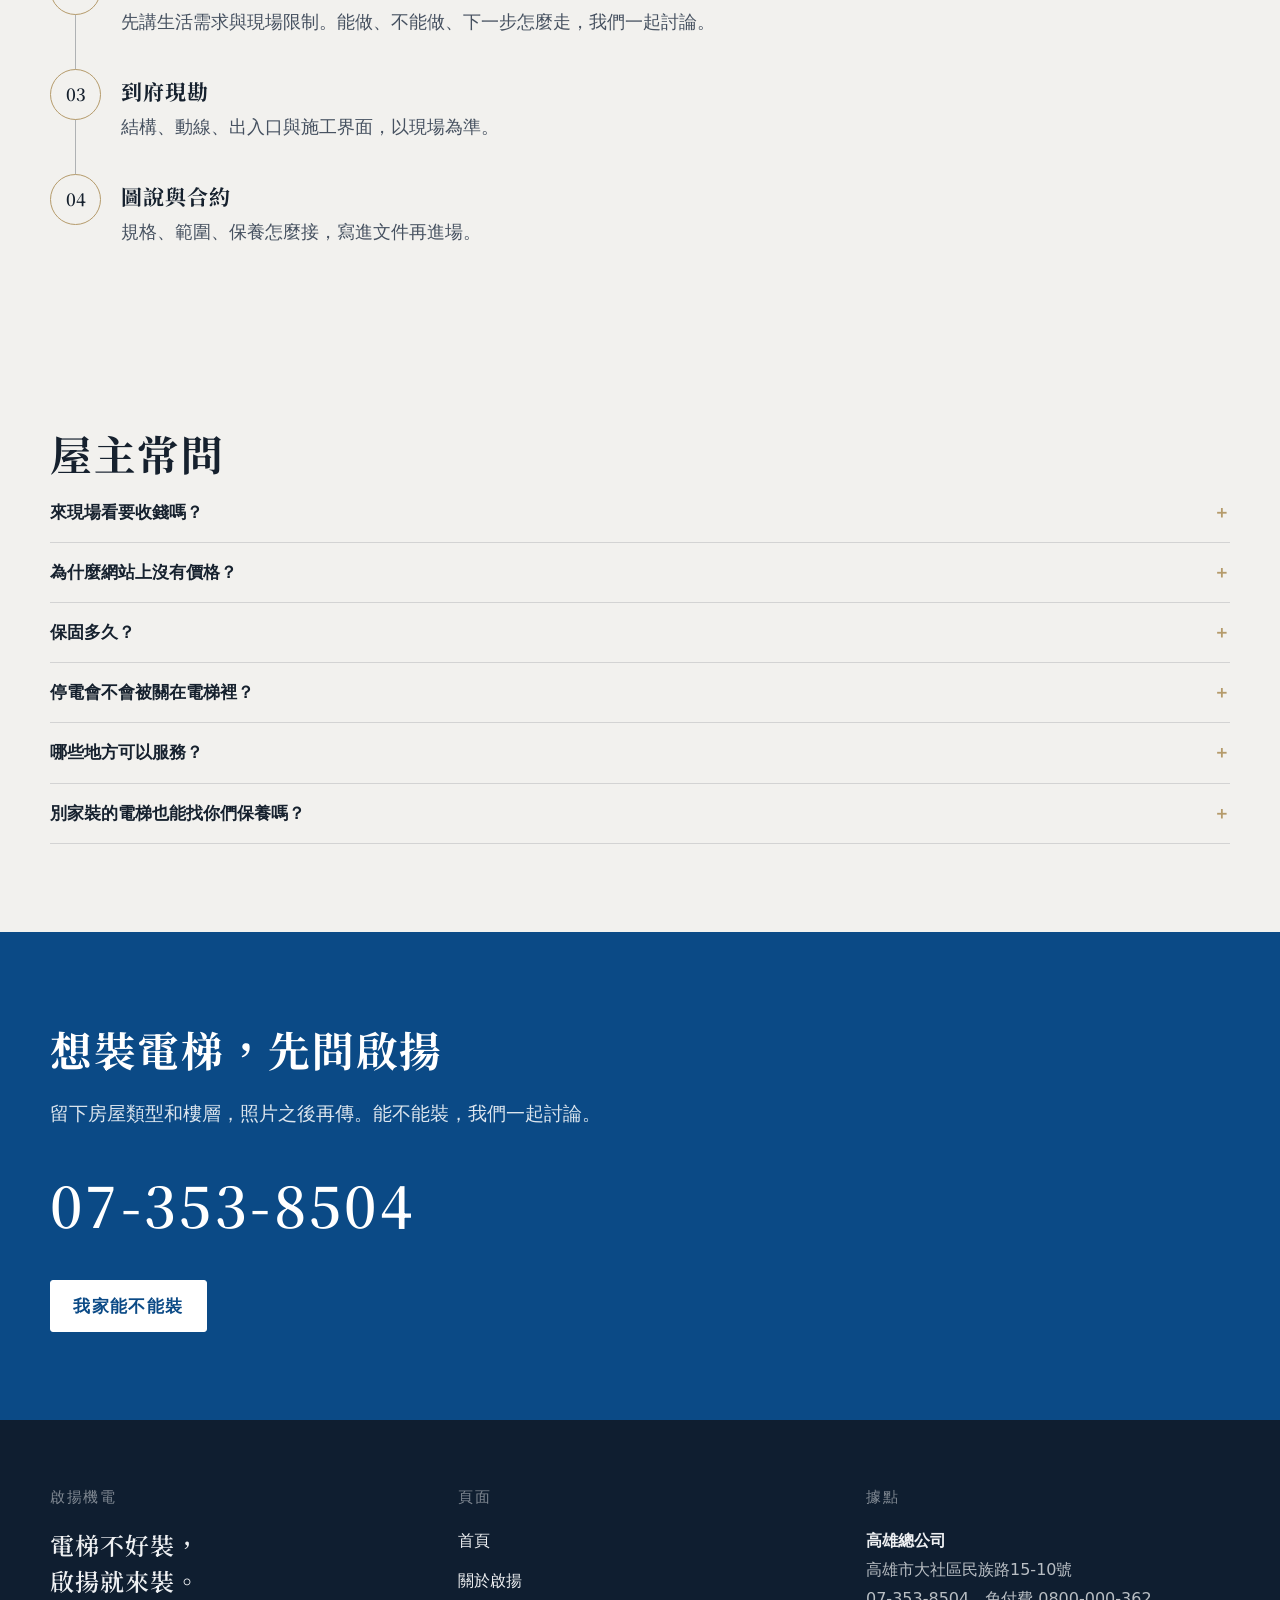
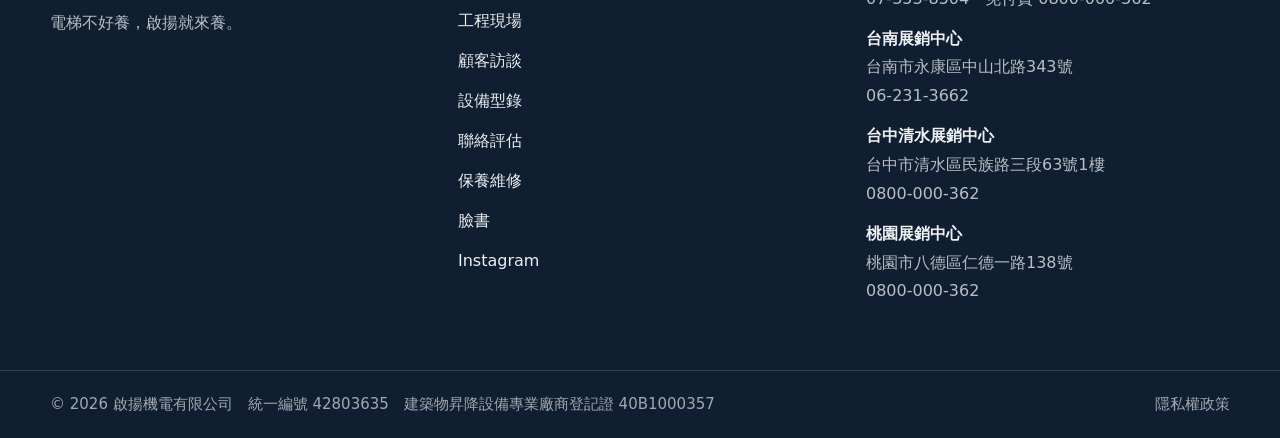
==== commit 29ecf5ed: "新增家用電梯保養專頁 /maintenance/，首頁保養段加連結 Co-Authored-By: Claude Opus 5.5 <noreply@anthropic.com> Claude-Ses" ====
--- a/index.html
+++ b/index.html
@@ -410,6 +410,7 @@
           <h2 class="m-title">電梯不好養，<br />啟揚就來養。</h2>
           <p class="m-note">保養、維修請直接打電話，各廠牌都可以，我們安排師傅到府。</p>
           <a class="btn btn-ti" style="margin-top:1.25rem;" href="tel:+88673538504">保養請來電</a>
+          <a class="btn btn-ghost" style="margin-top:1.25rem;margin-left:.5rem;color:inherit;border-color:currentColor;" href="/maintenance/">看保養說明</a>
         </div>
         <figure class="m-photo">
           <img src="/images/qy-040-progress-qy-logo.webp" alt="井道安裝中" width="1050" height="1400" loading="lazy" decoding="async" />
@@ -628,6 +629,7 @@
           <li><a href="/stories">顧客訪談</a></li>
           <li><a href="/equipment">設備型錄</a></li>
           <li><a href="/contact">聯絡評估</a></li>
+          <li><a href="/maintenance/">保養維修</a></li>
           <li><a href="https://www.facebook.com/profile.php?id=100064054864315" target="_blank" rel="noopener noreferrer">臉書</a></li>
           <li><a href="https://www.instagram.com/chiyang.elevator/" target="_blank" rel="noopener noreferrer">Instagram</a></li>
         </ul>
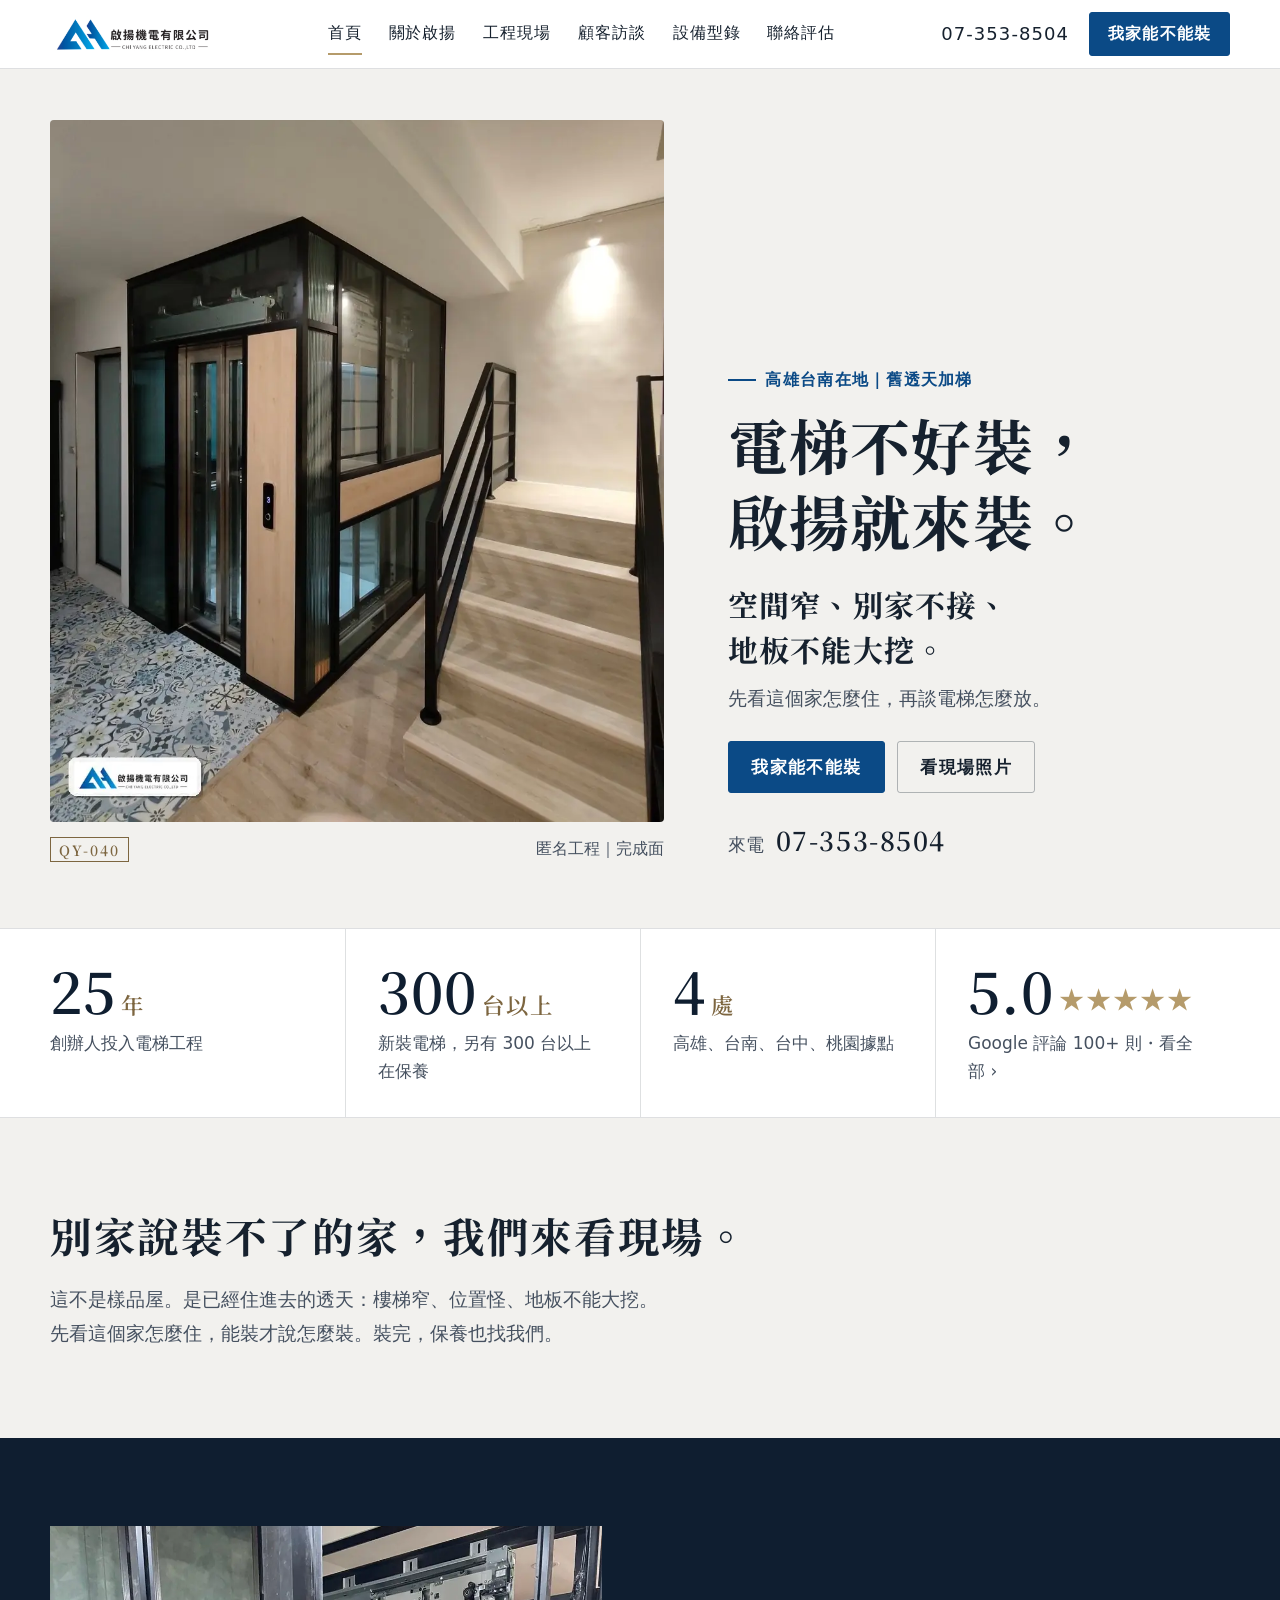
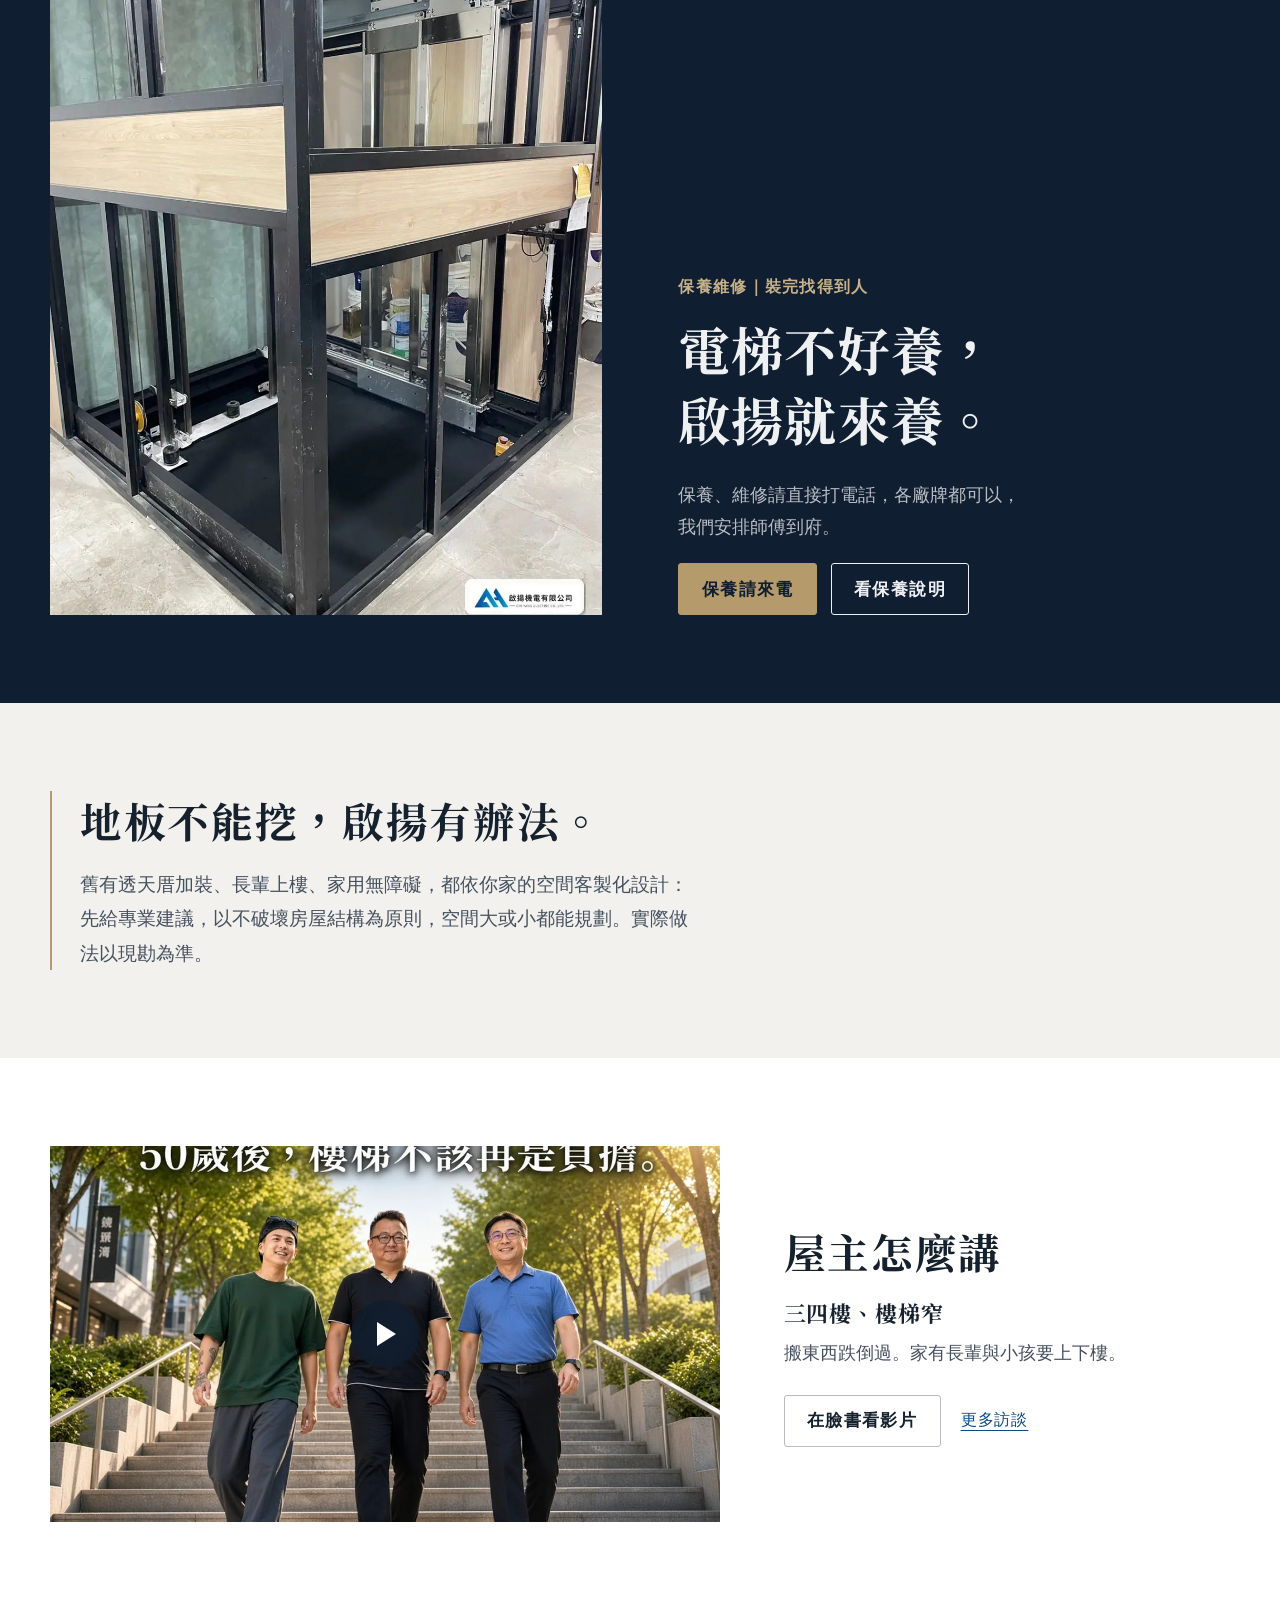
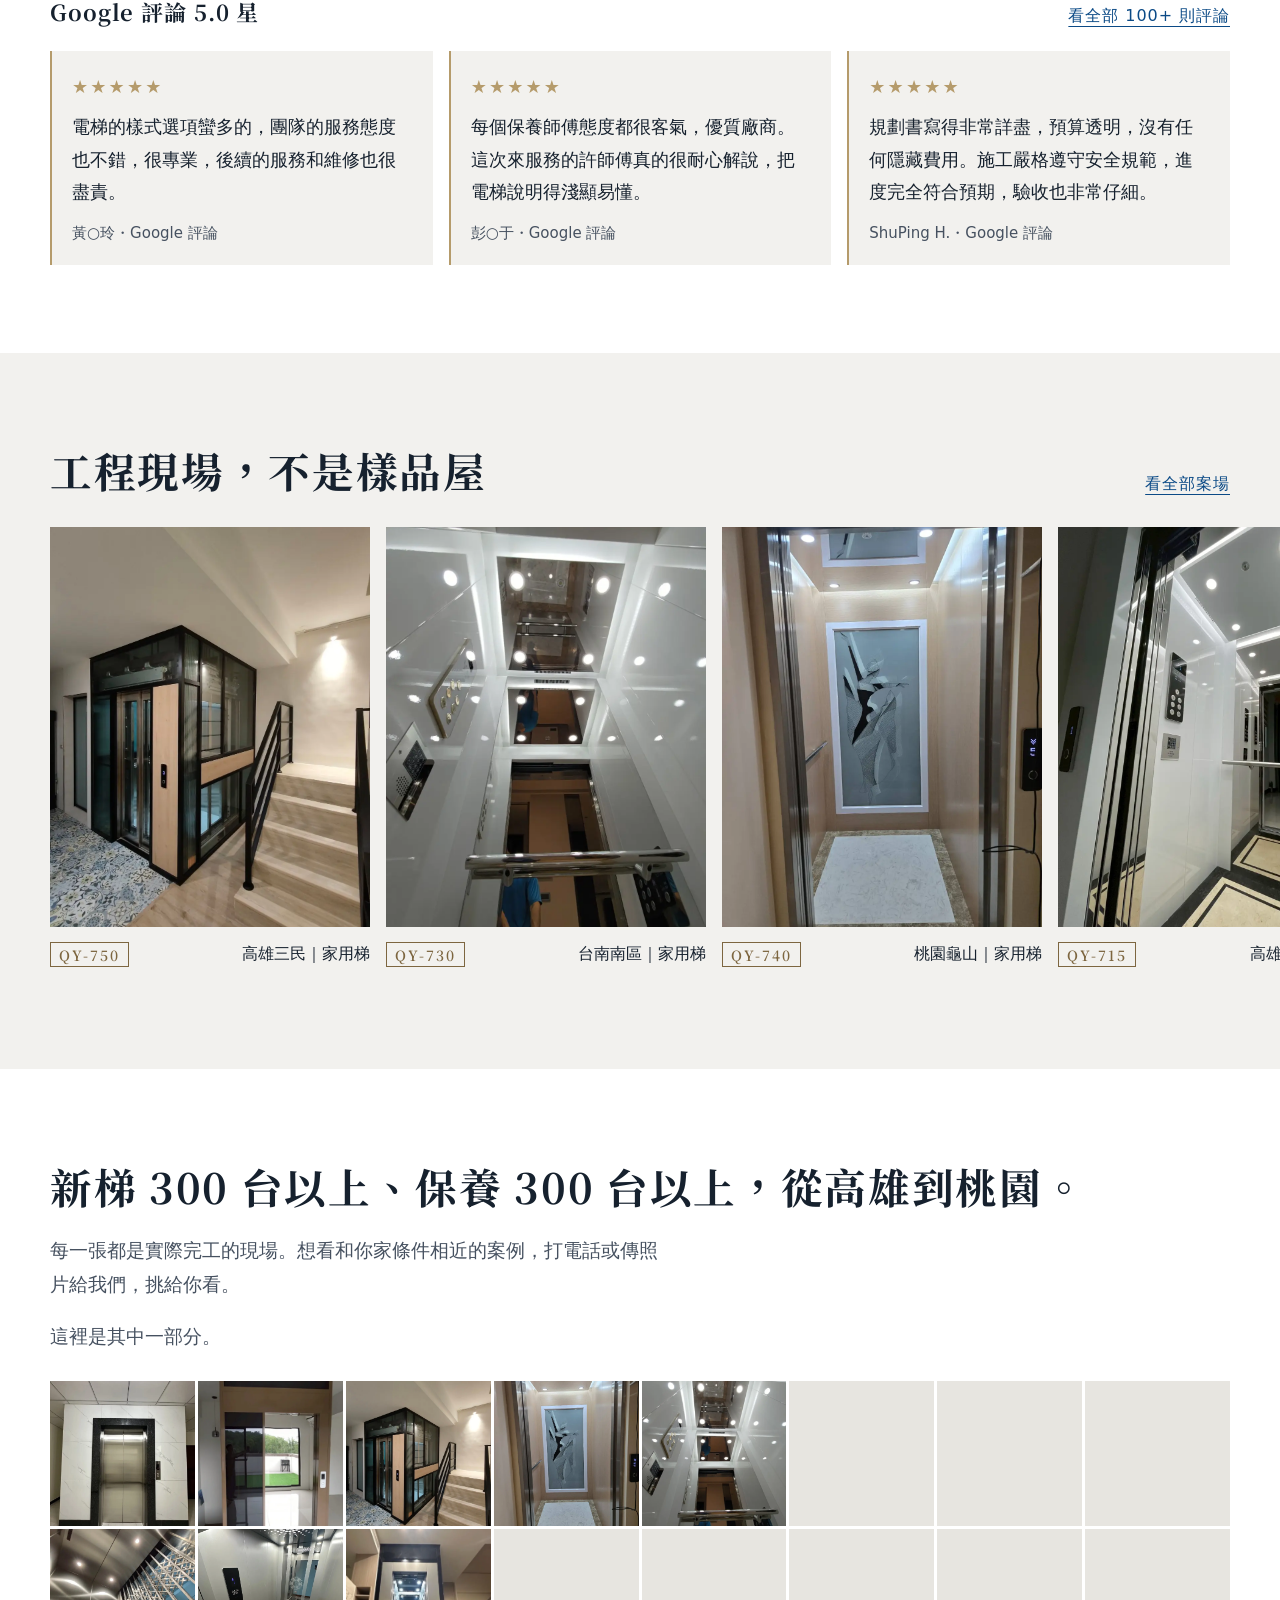
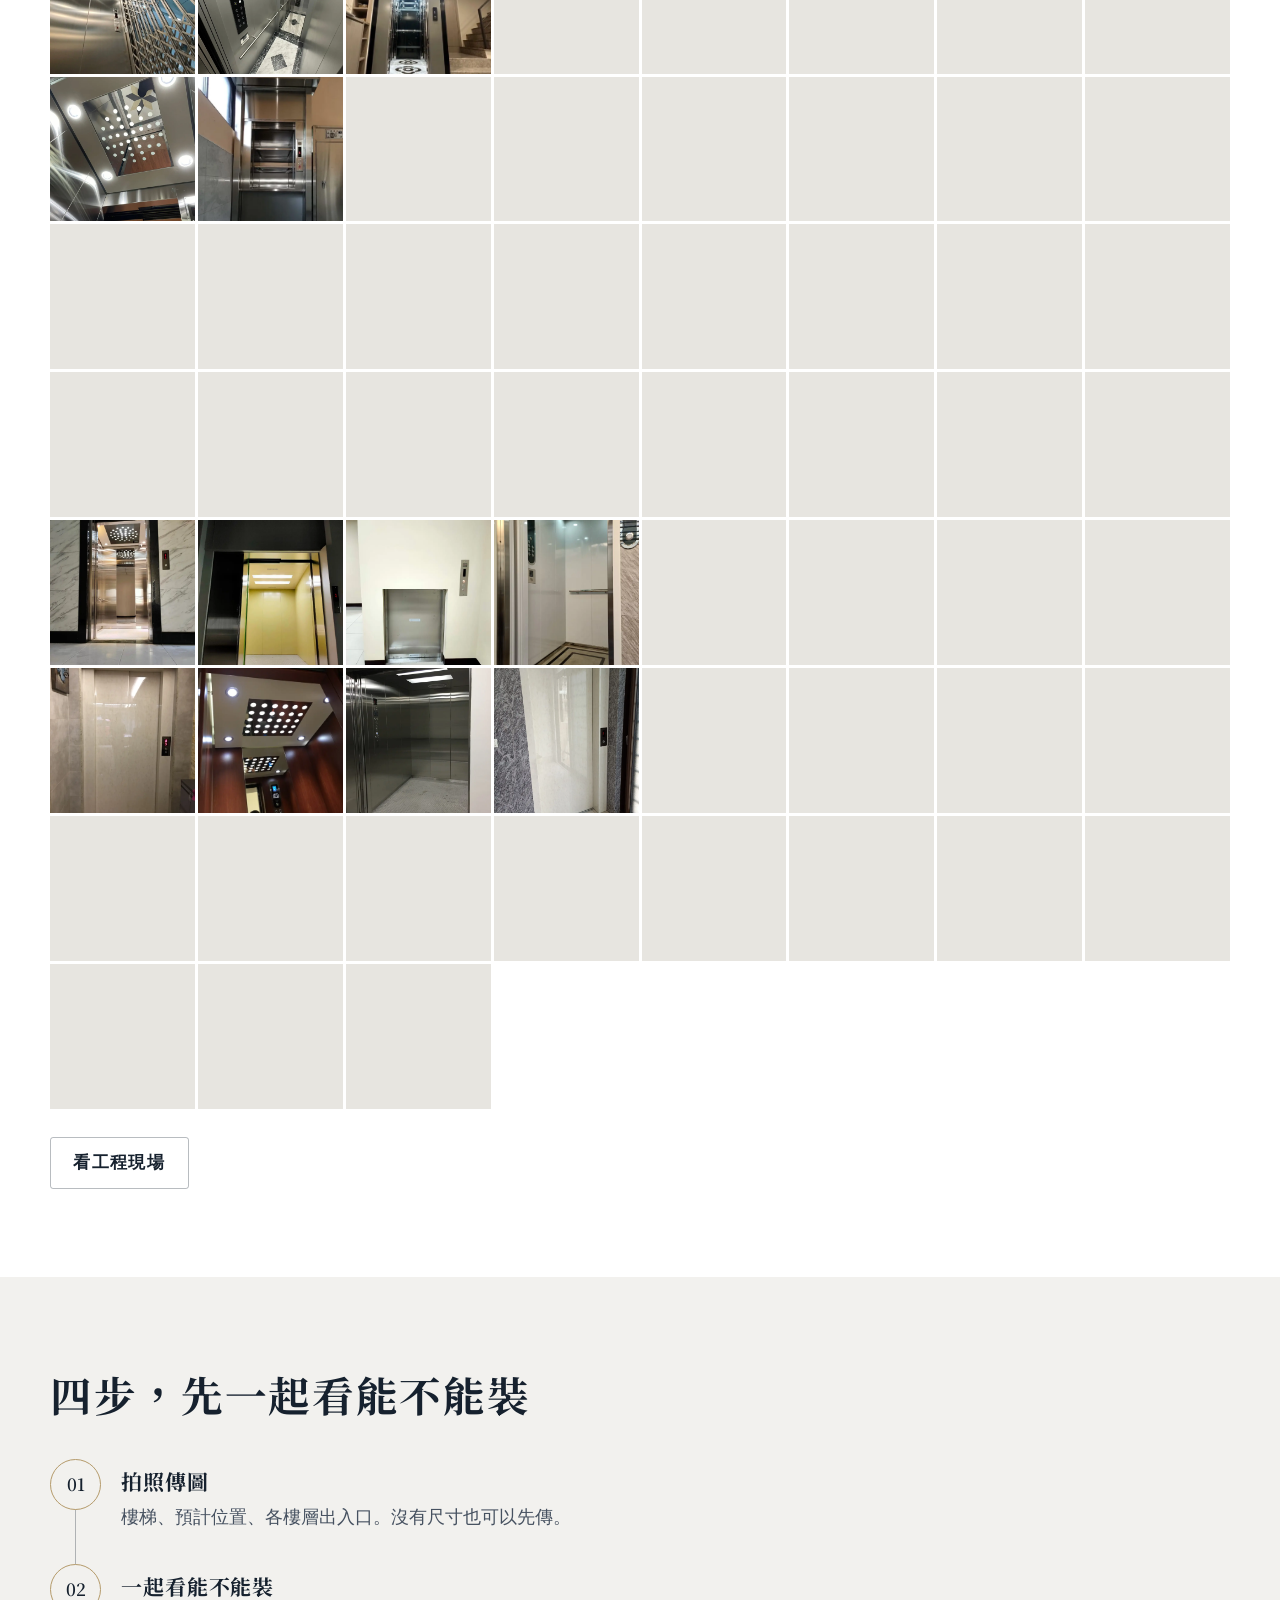
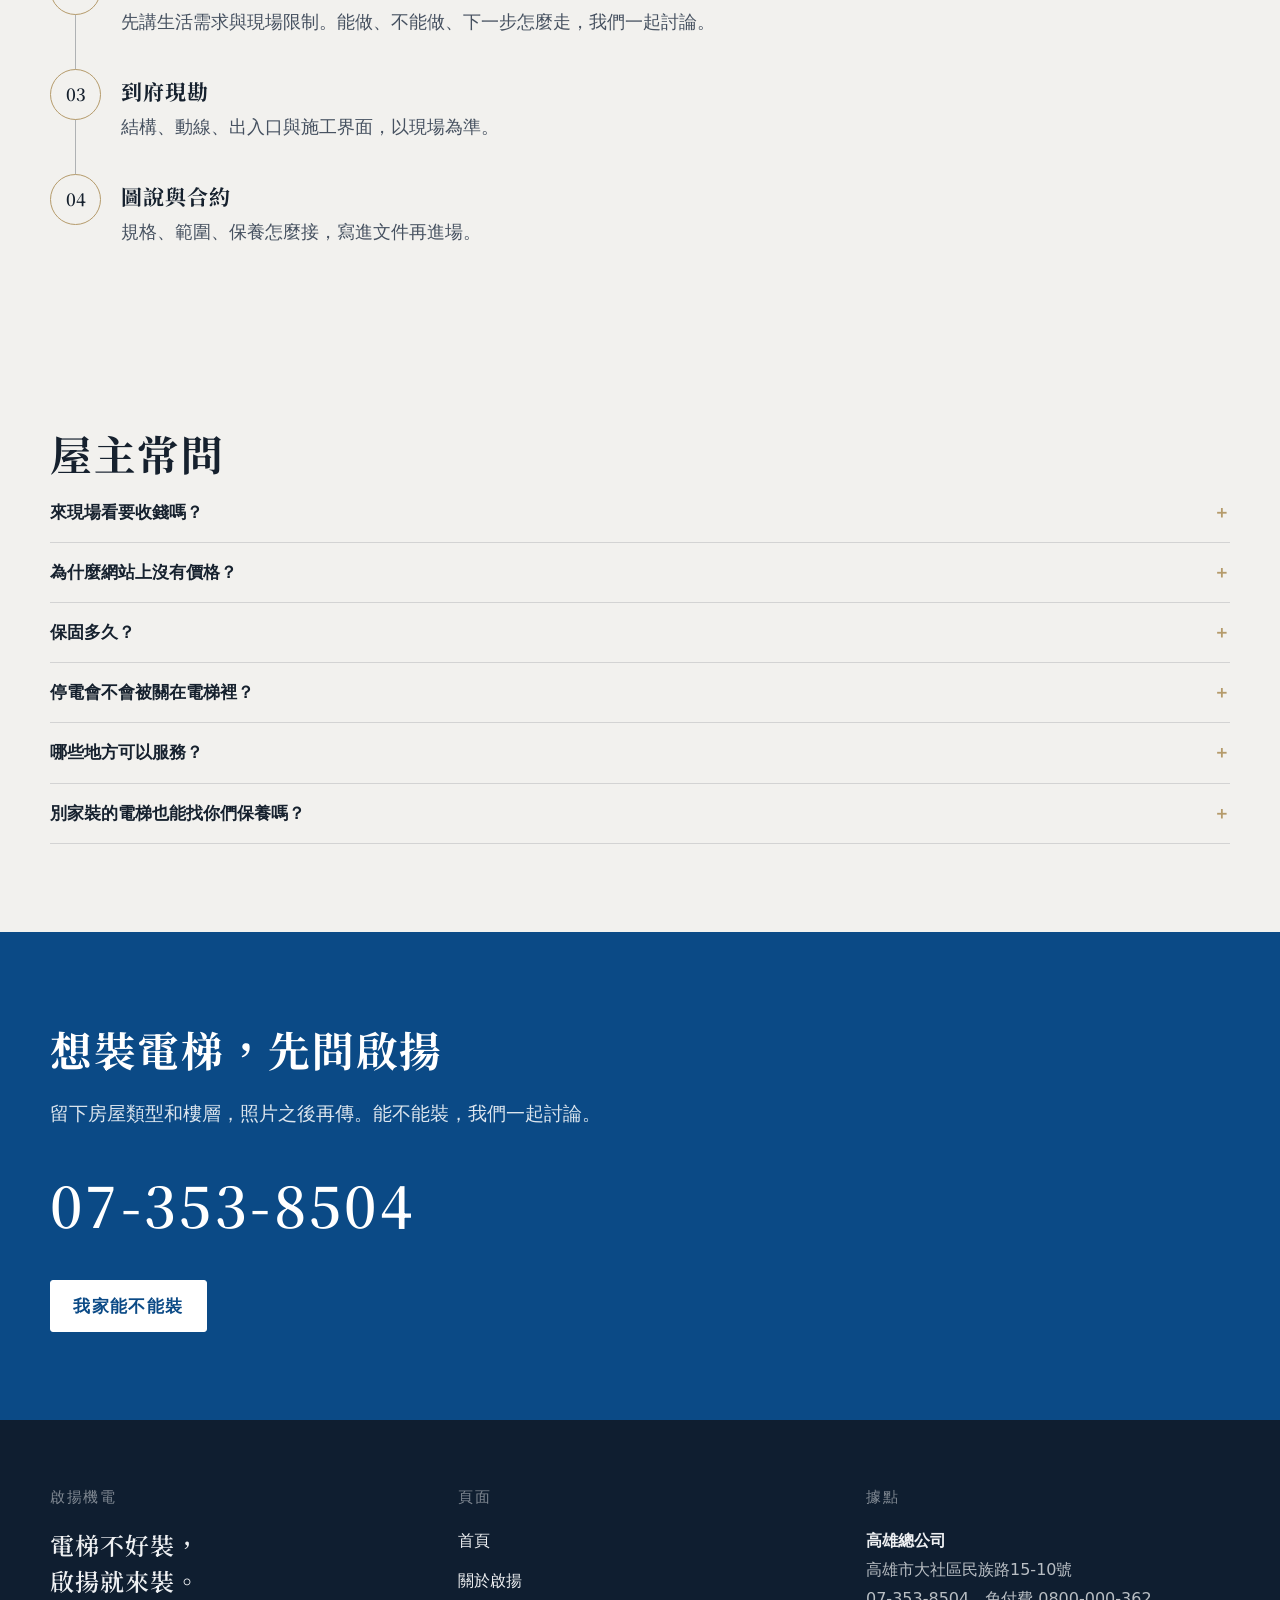
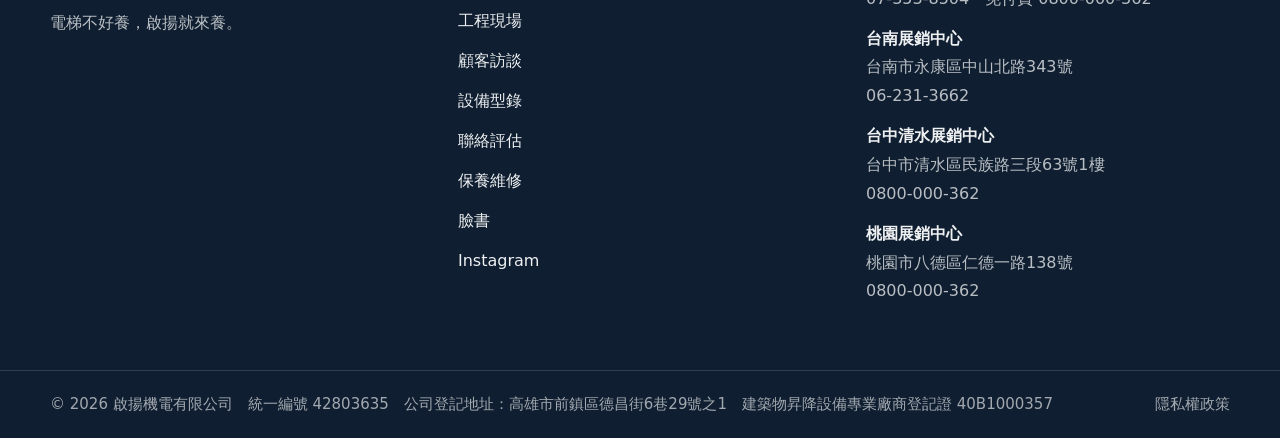
==== commit 9bc45eec: "Add Meta domain verification tag and registered address in footer Co-Authored-By: Claude Opus 5.5 <n" ====
--- a/index.html
+++ b/index.html
@@ -1,6 +1,7 @@
 <!DOCTYPE html>
 <html lang="zh-Hant">
 <head>
+  <meta name="facebook-domain-verification" content="hdfaar4yxc696vboiw6m3jt1fhmvzq" />
   <meta charset="utf-8" />
   <!-- v12 -->
   <meta name="viewport" content="width=device-width, initial-scale=1, viewport-fit=cover" />
@@ -645,7 +646,7 @@
       </div>
     </div>
     <div class="foot-legal">
-      <p class="shell"><span>© 2026 啟揚機電有限公司　統一編號 42803635　建築物昇降設備專業廠商登記證 40B1000357</span><a href="/privacy">隱私權政策</a></p>
+      <p class="shell"><span>© 2026 啟揚機電有限公司　統一編號 42803635　公司登記地址：高雄市前鎮區德昌街6巷29號之1　建築物昇降設備專業廠商登記證 40B1000357</span><a href="/privacy">隱私權政策</a></p>
     </div>
   </footer>
 
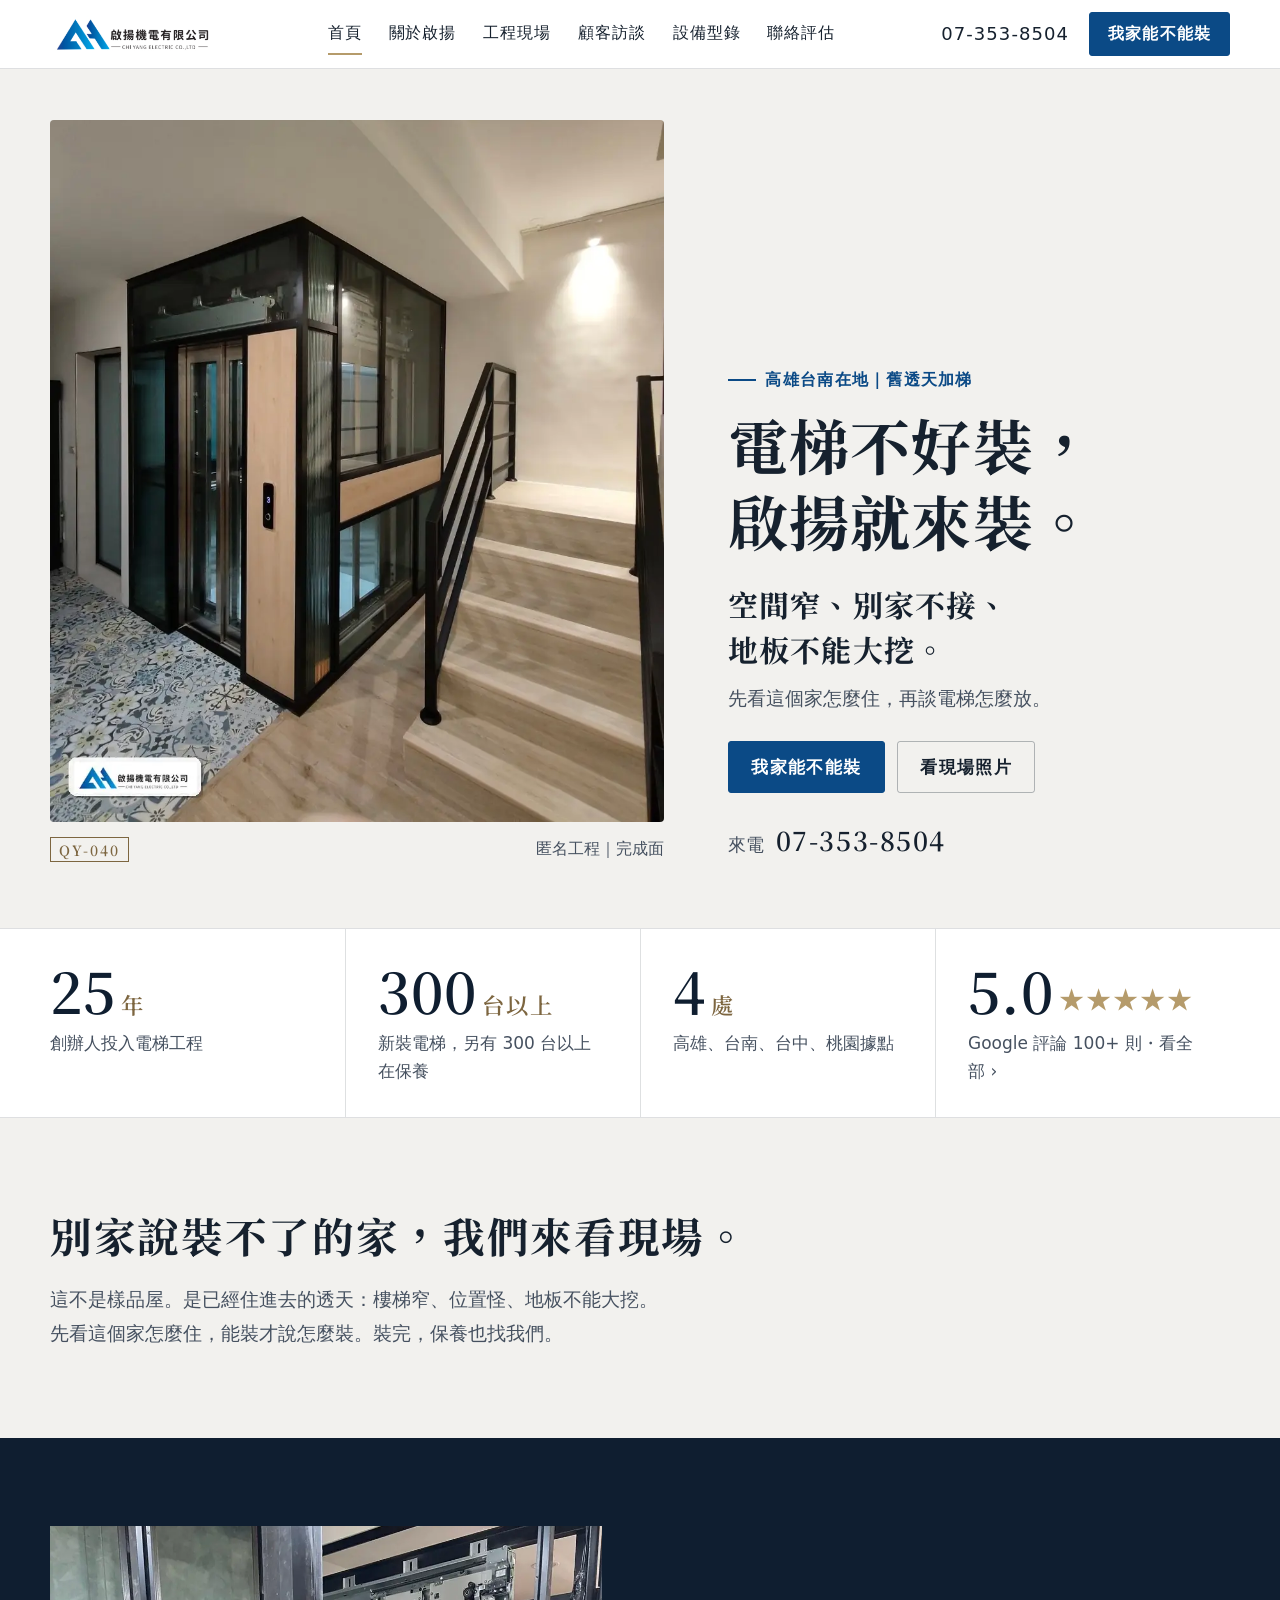
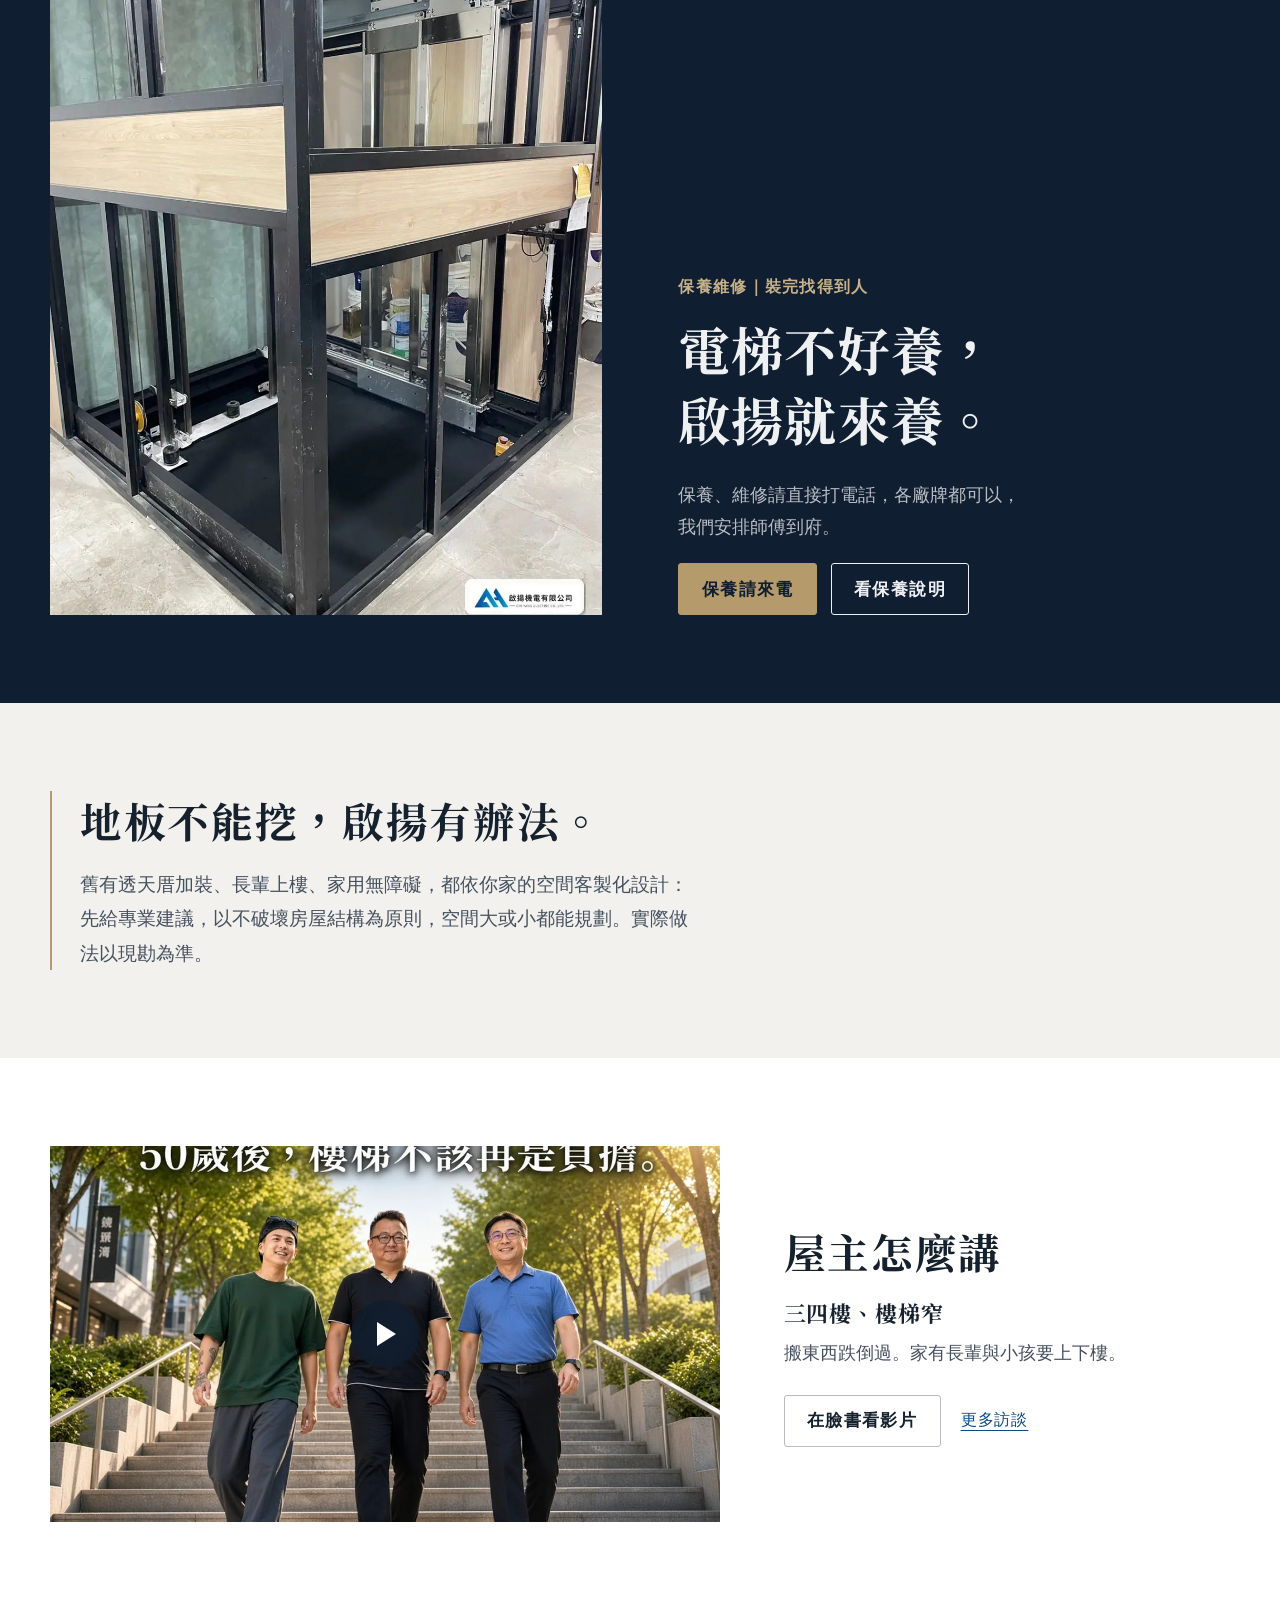
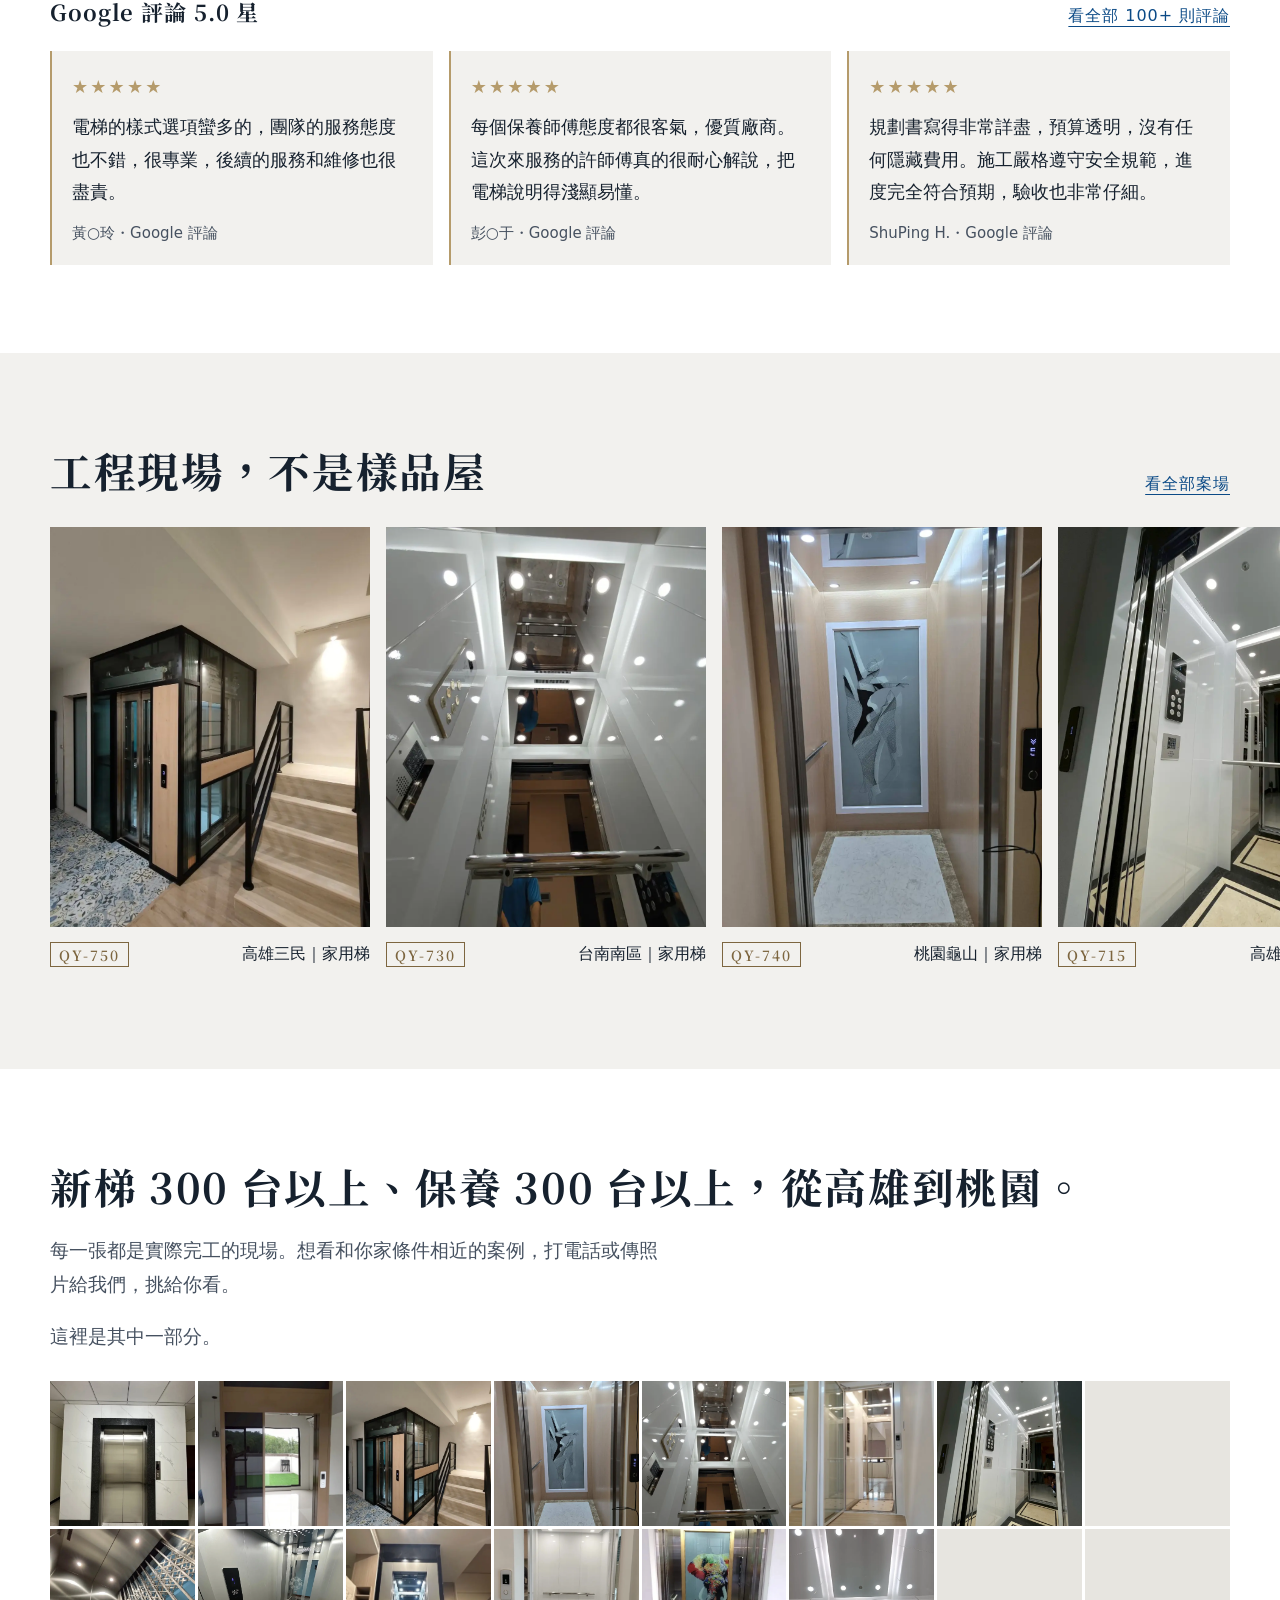
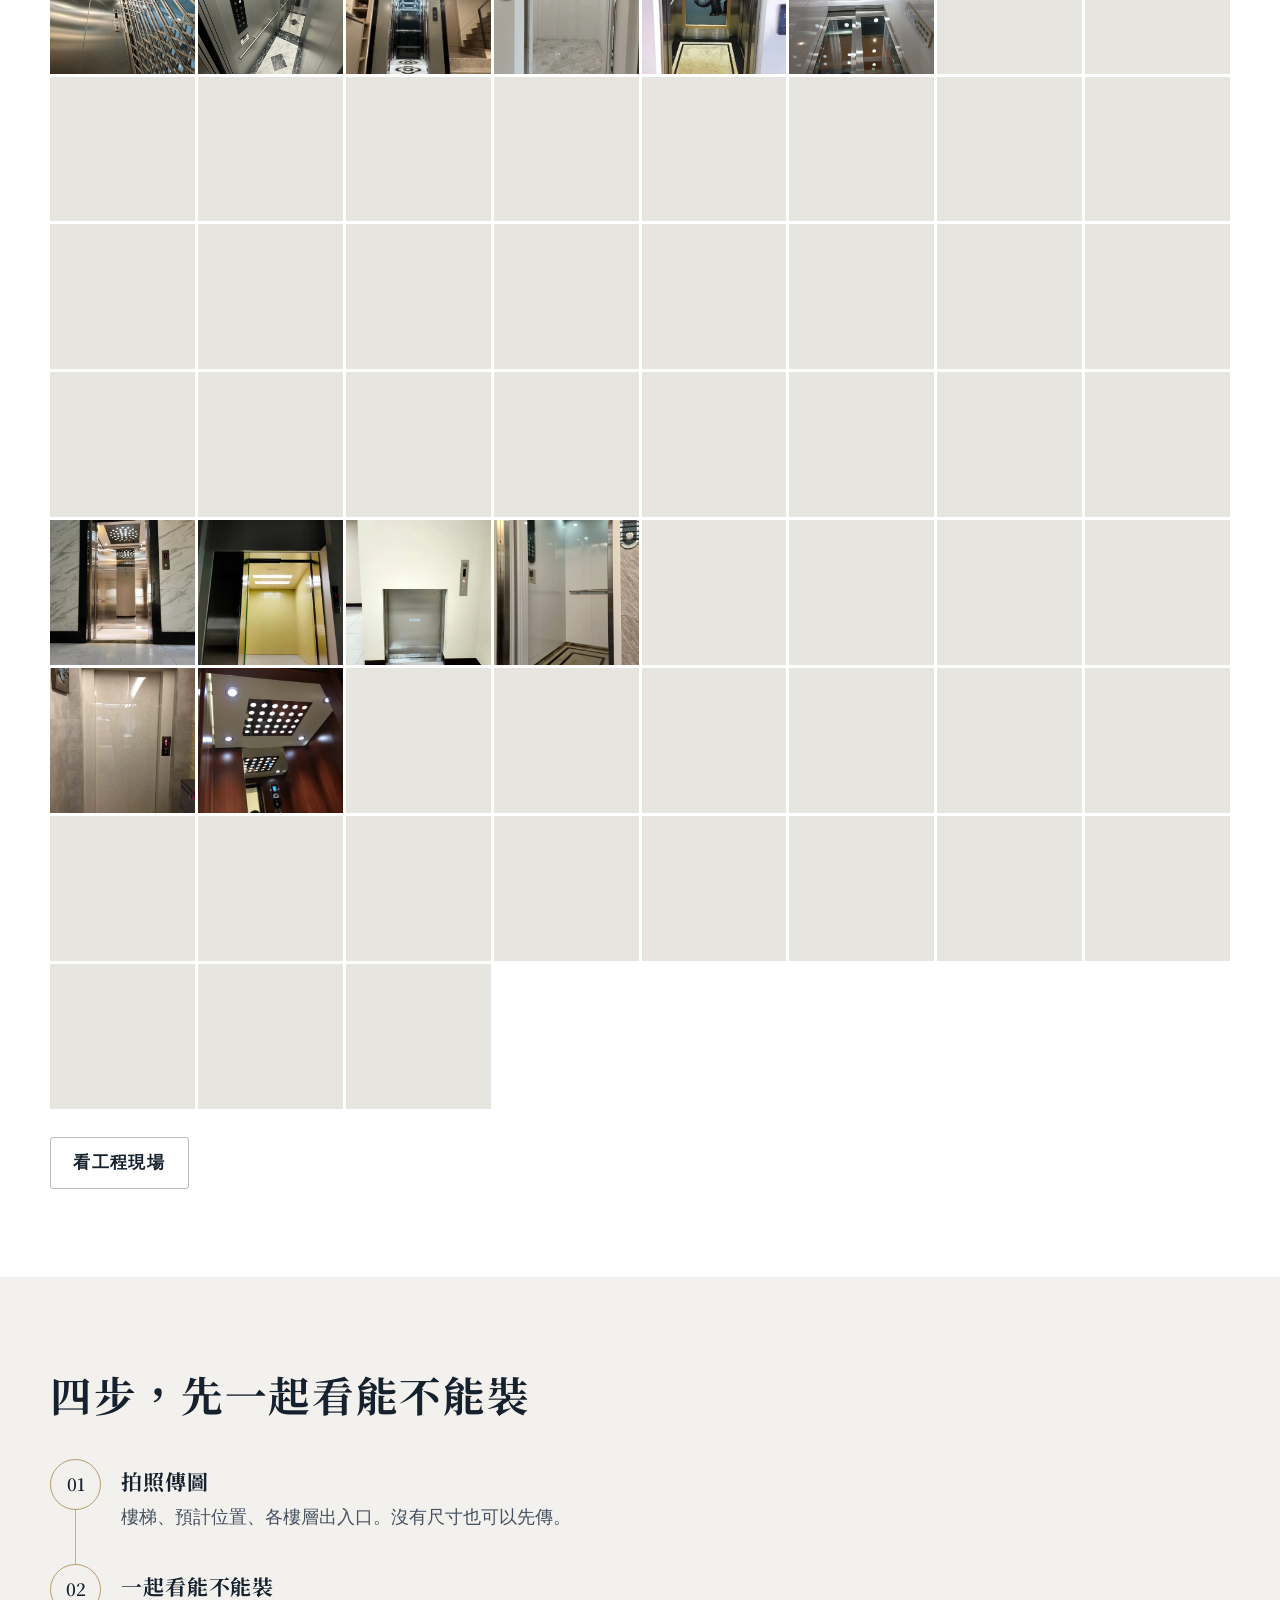
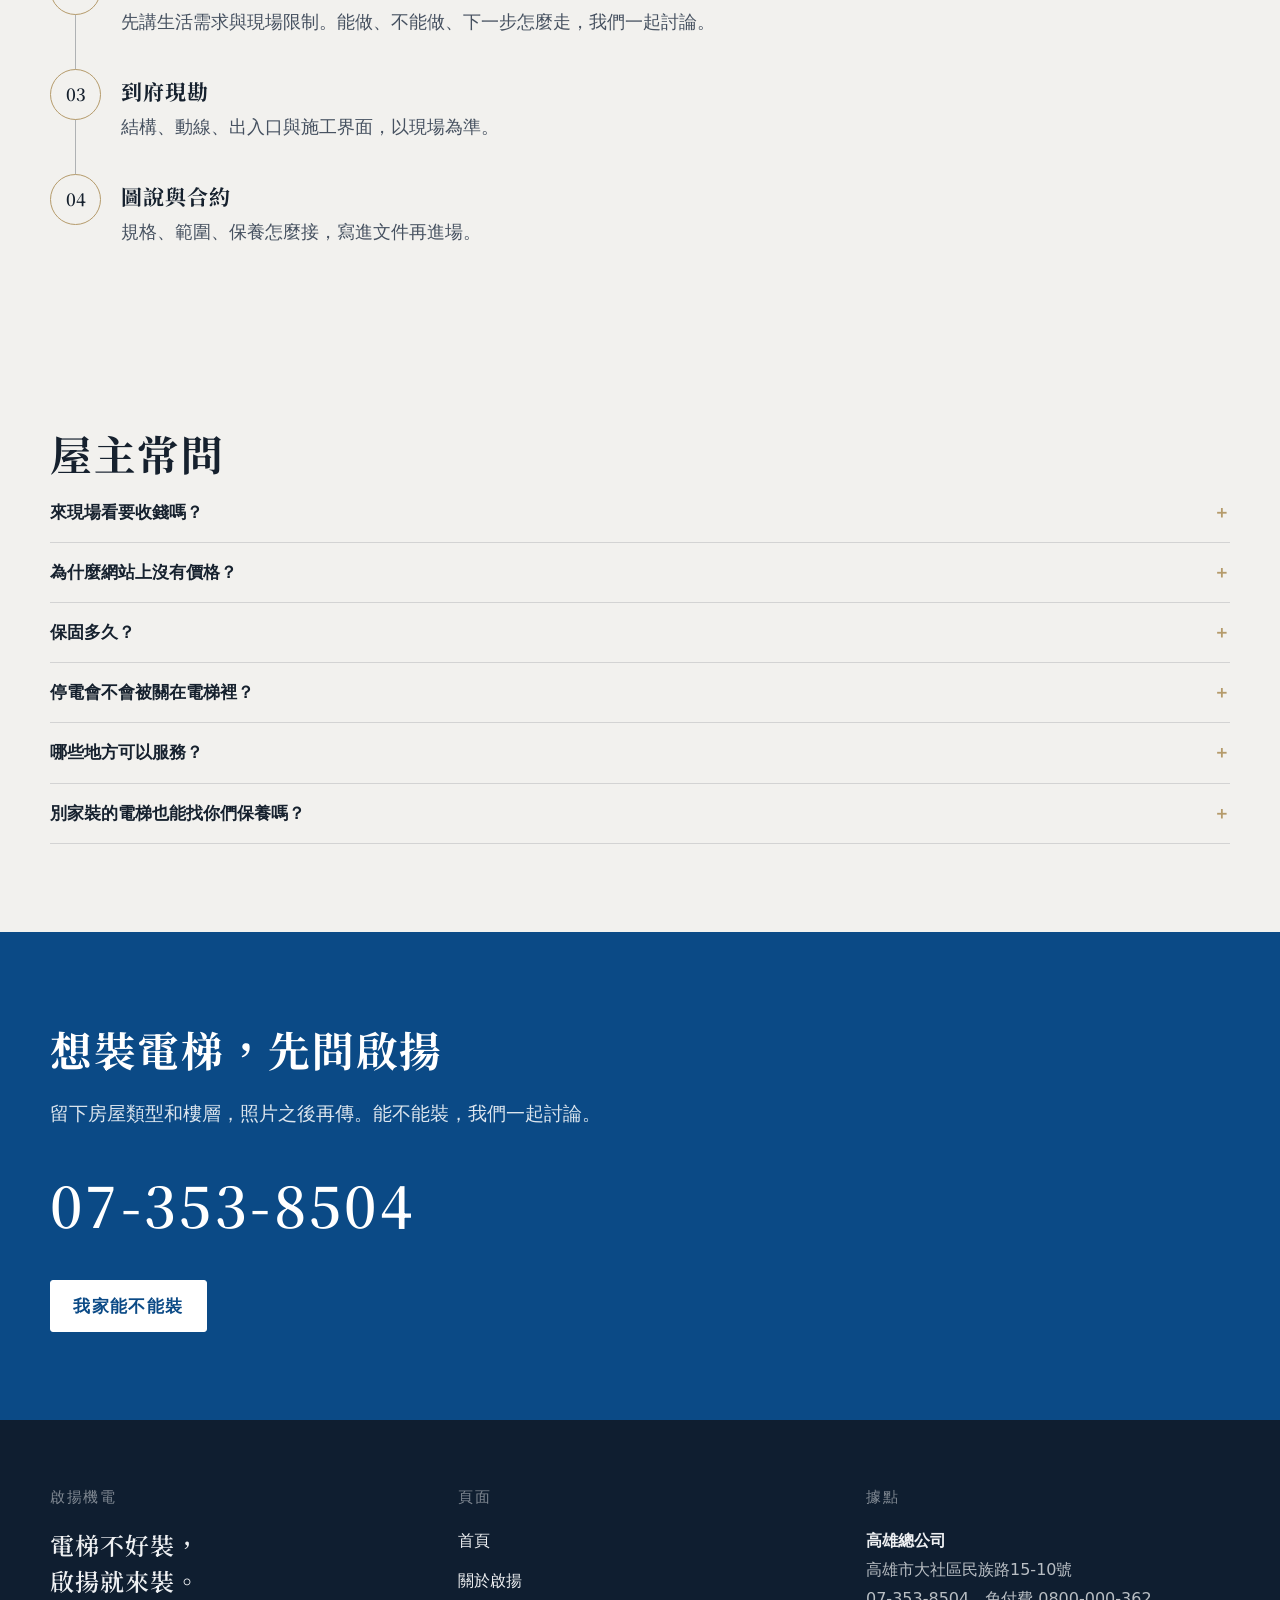
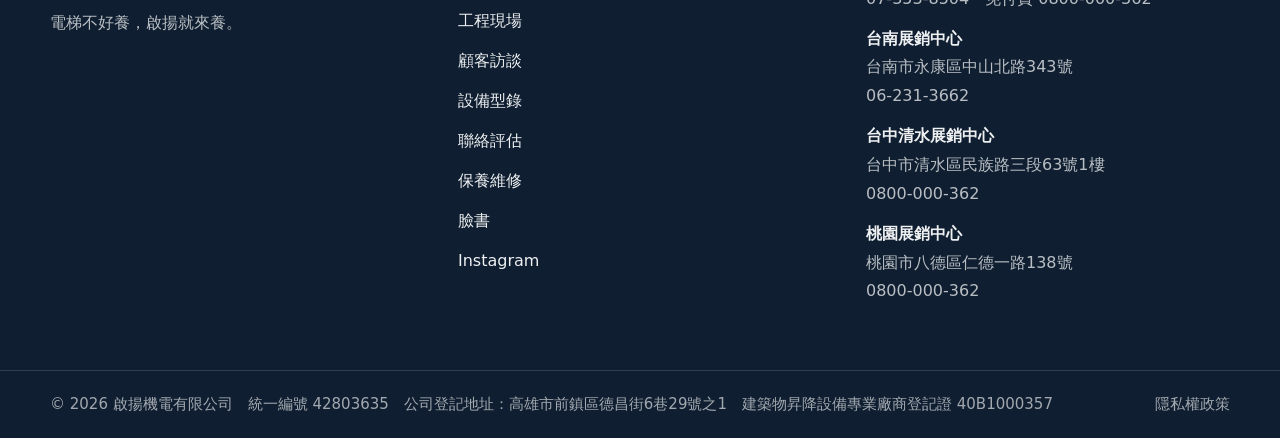
==== commit a2bccd25: "照片點圖放大擴到全站：工程現場、首頁案例牆、關於我們、保養頁照片都能點開（原本只有型錄） Co-Authored-By: Claude Opus 5.5 <noreply@anthropic.com>" ====
--- a/index.html
+++ b/index.html
@@ -655,6 +655,6 @@
     <a href="#cases">看現場</a>
     <a class="go" href="/contact/#form">能不能裝</a>
   </nav>
-<script src="/assets/zoom.js?v=1" defer></script>
+<script src="/assets/zoom.js?v=2" defer></script>
 </body>
 </html>
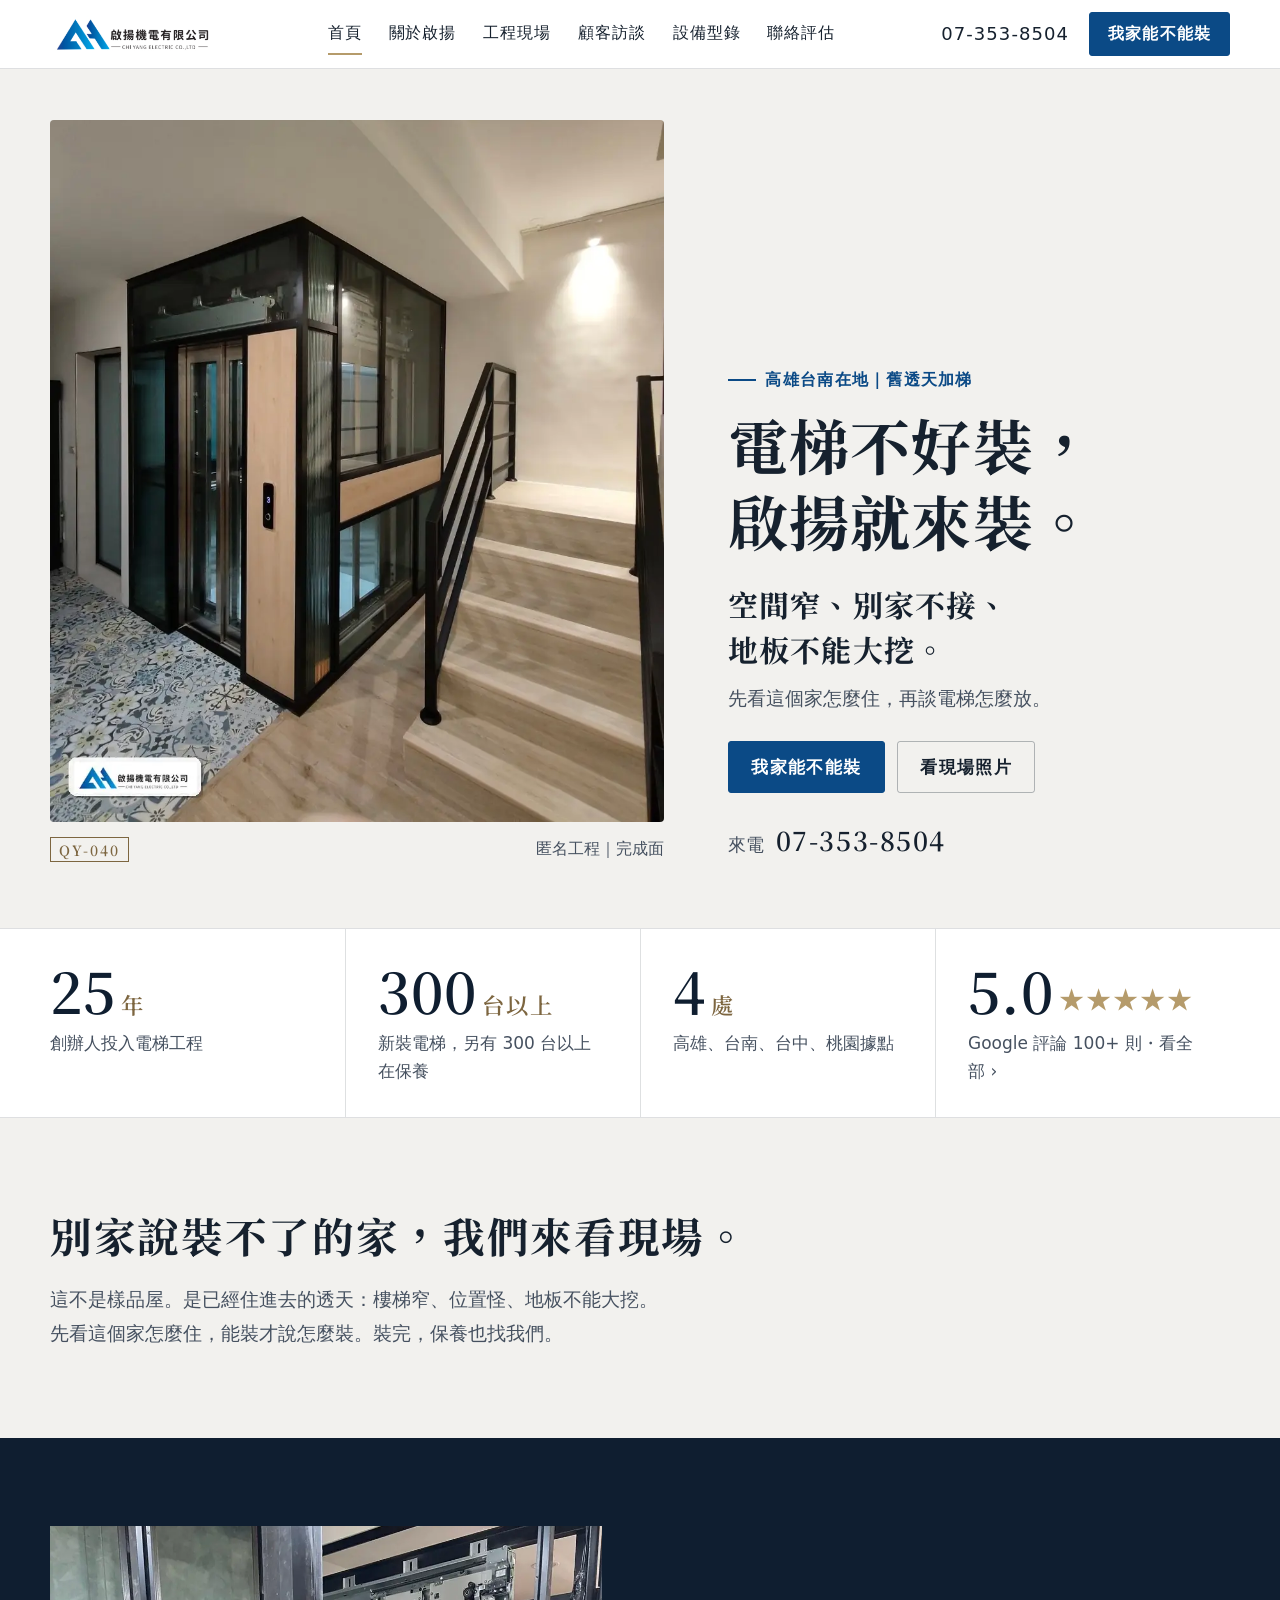
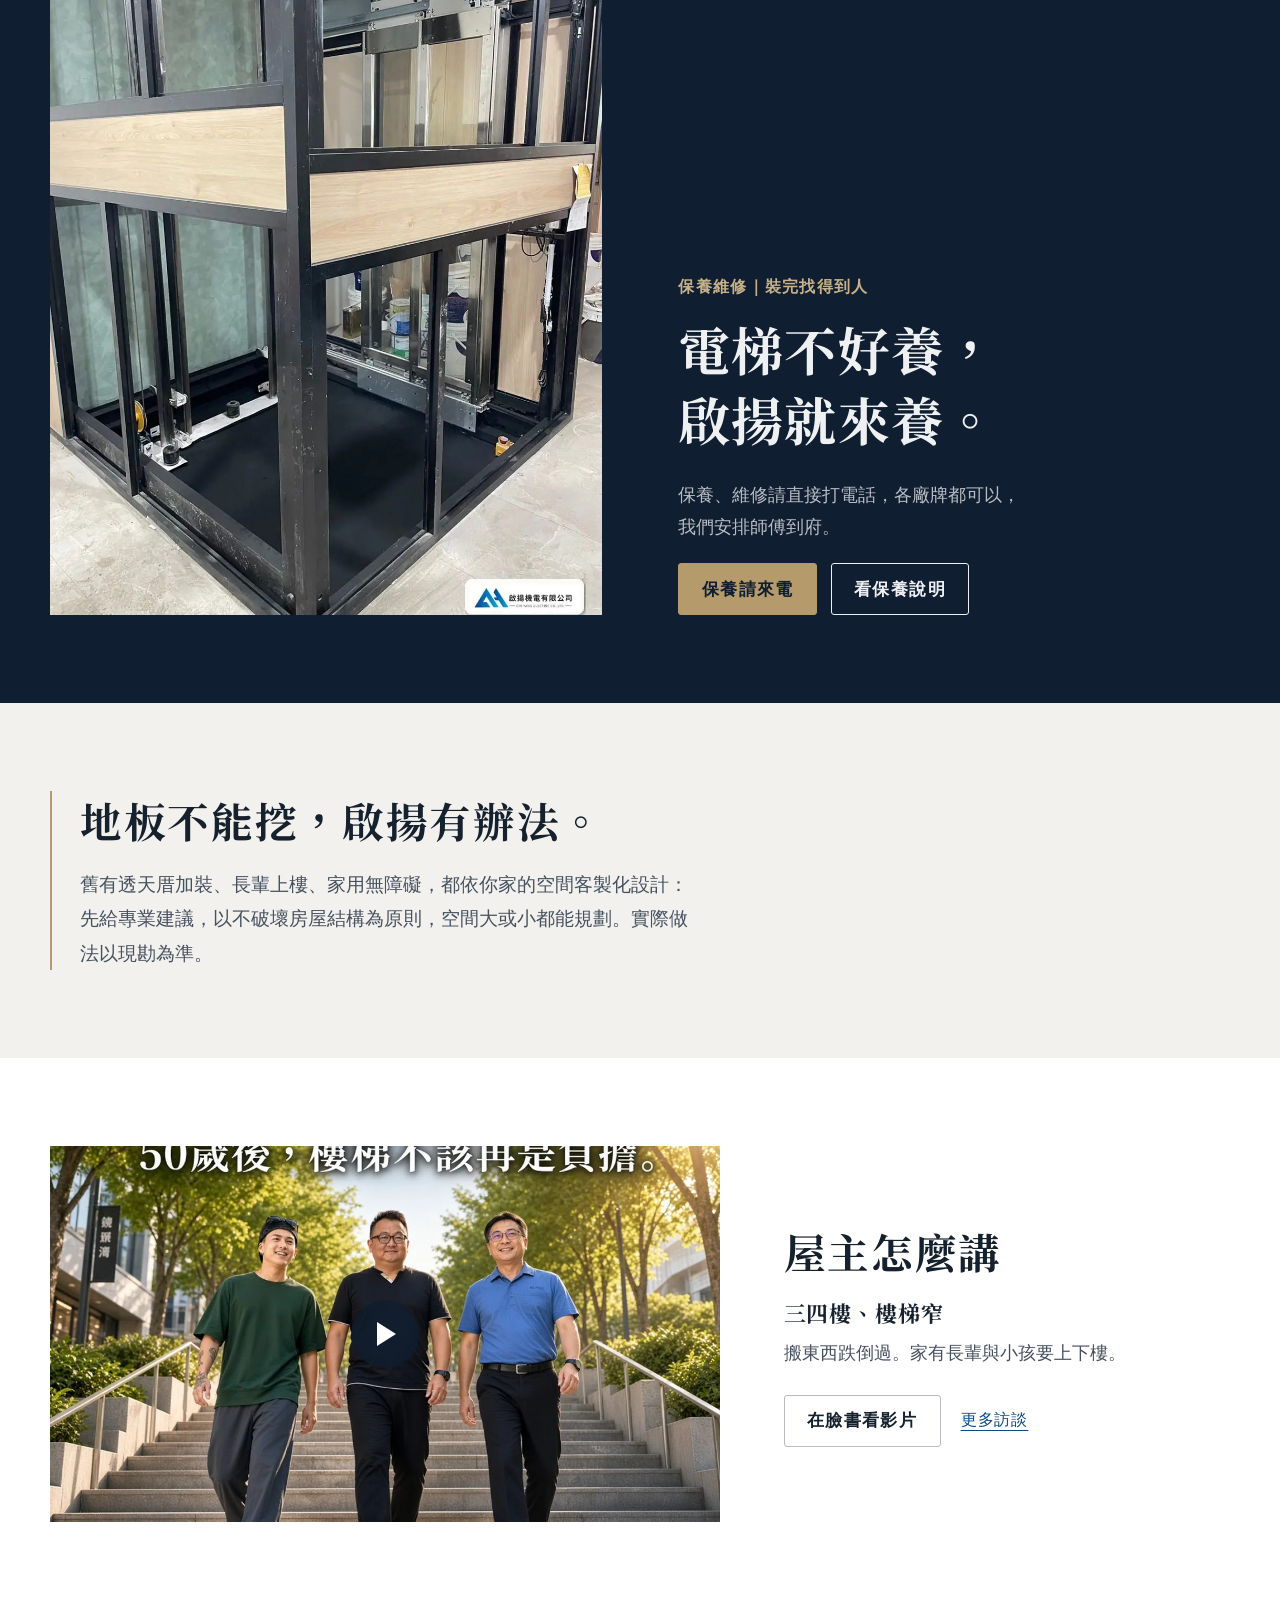
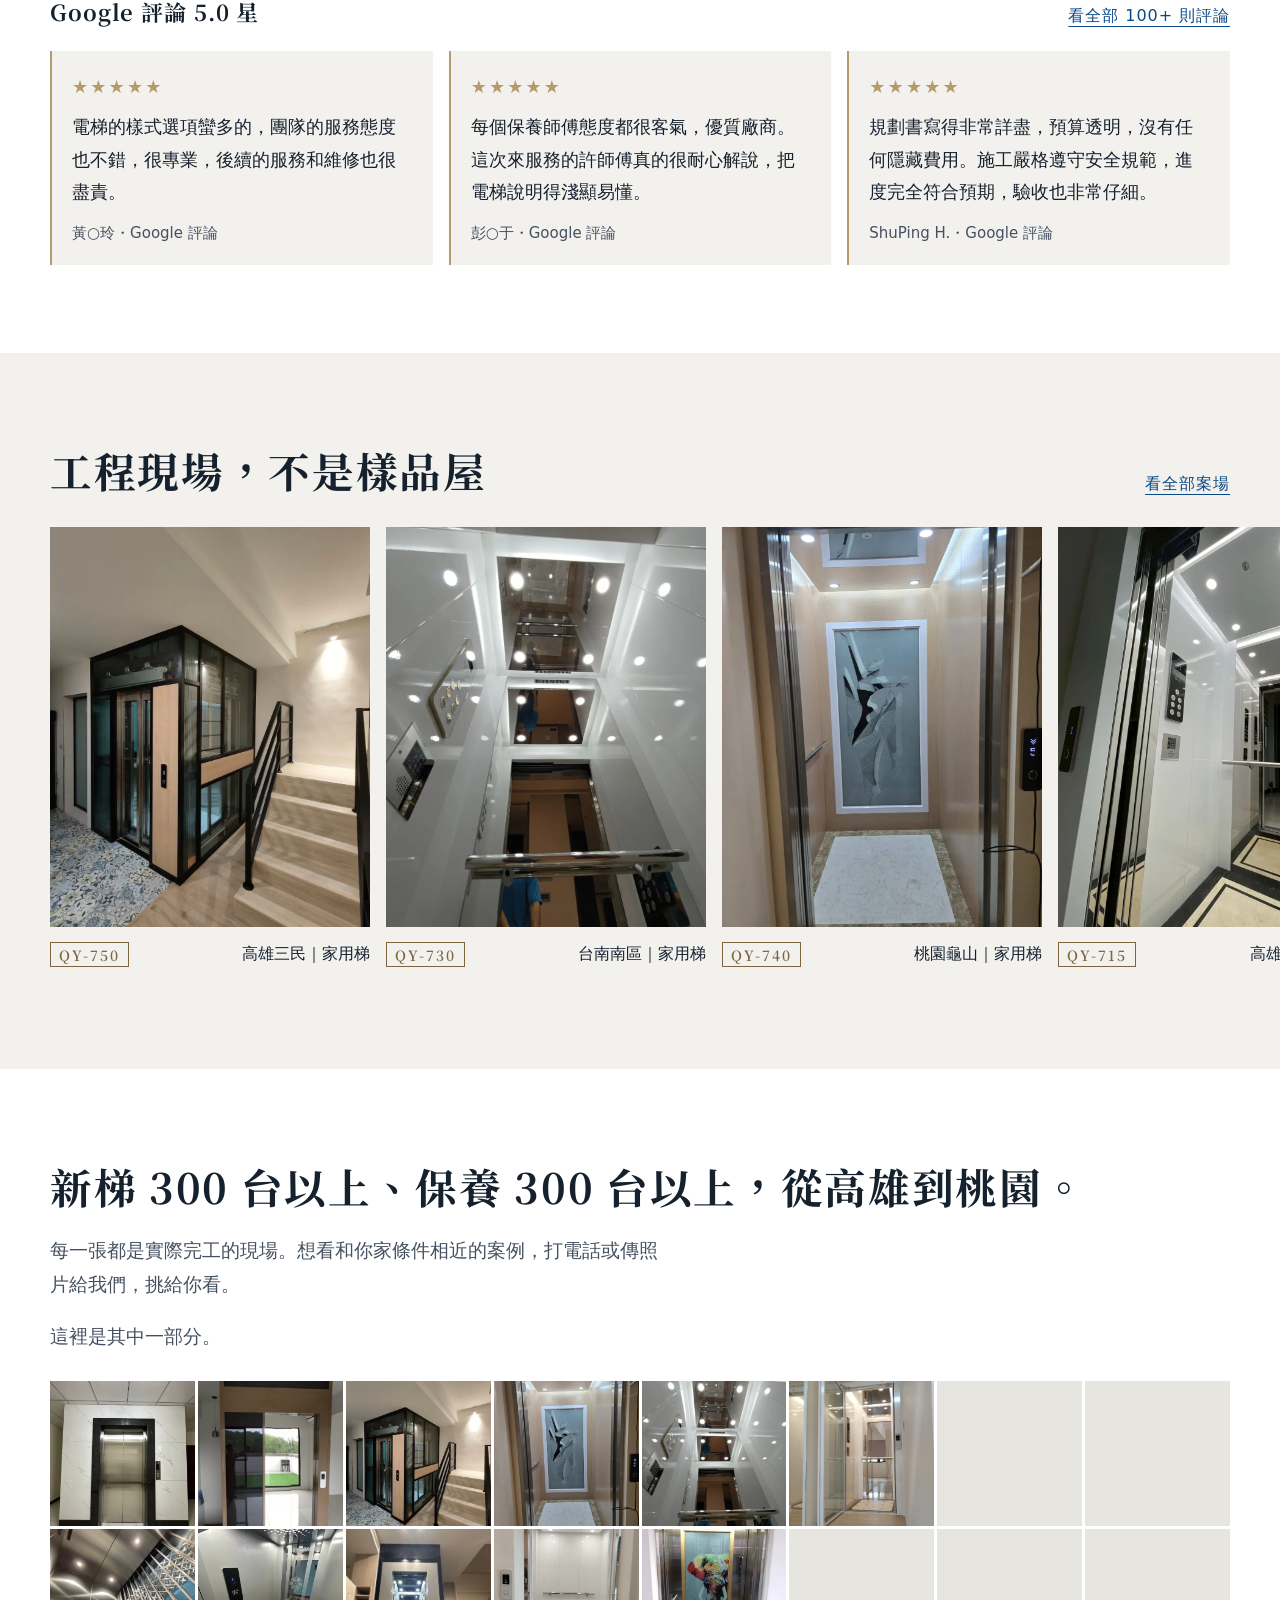
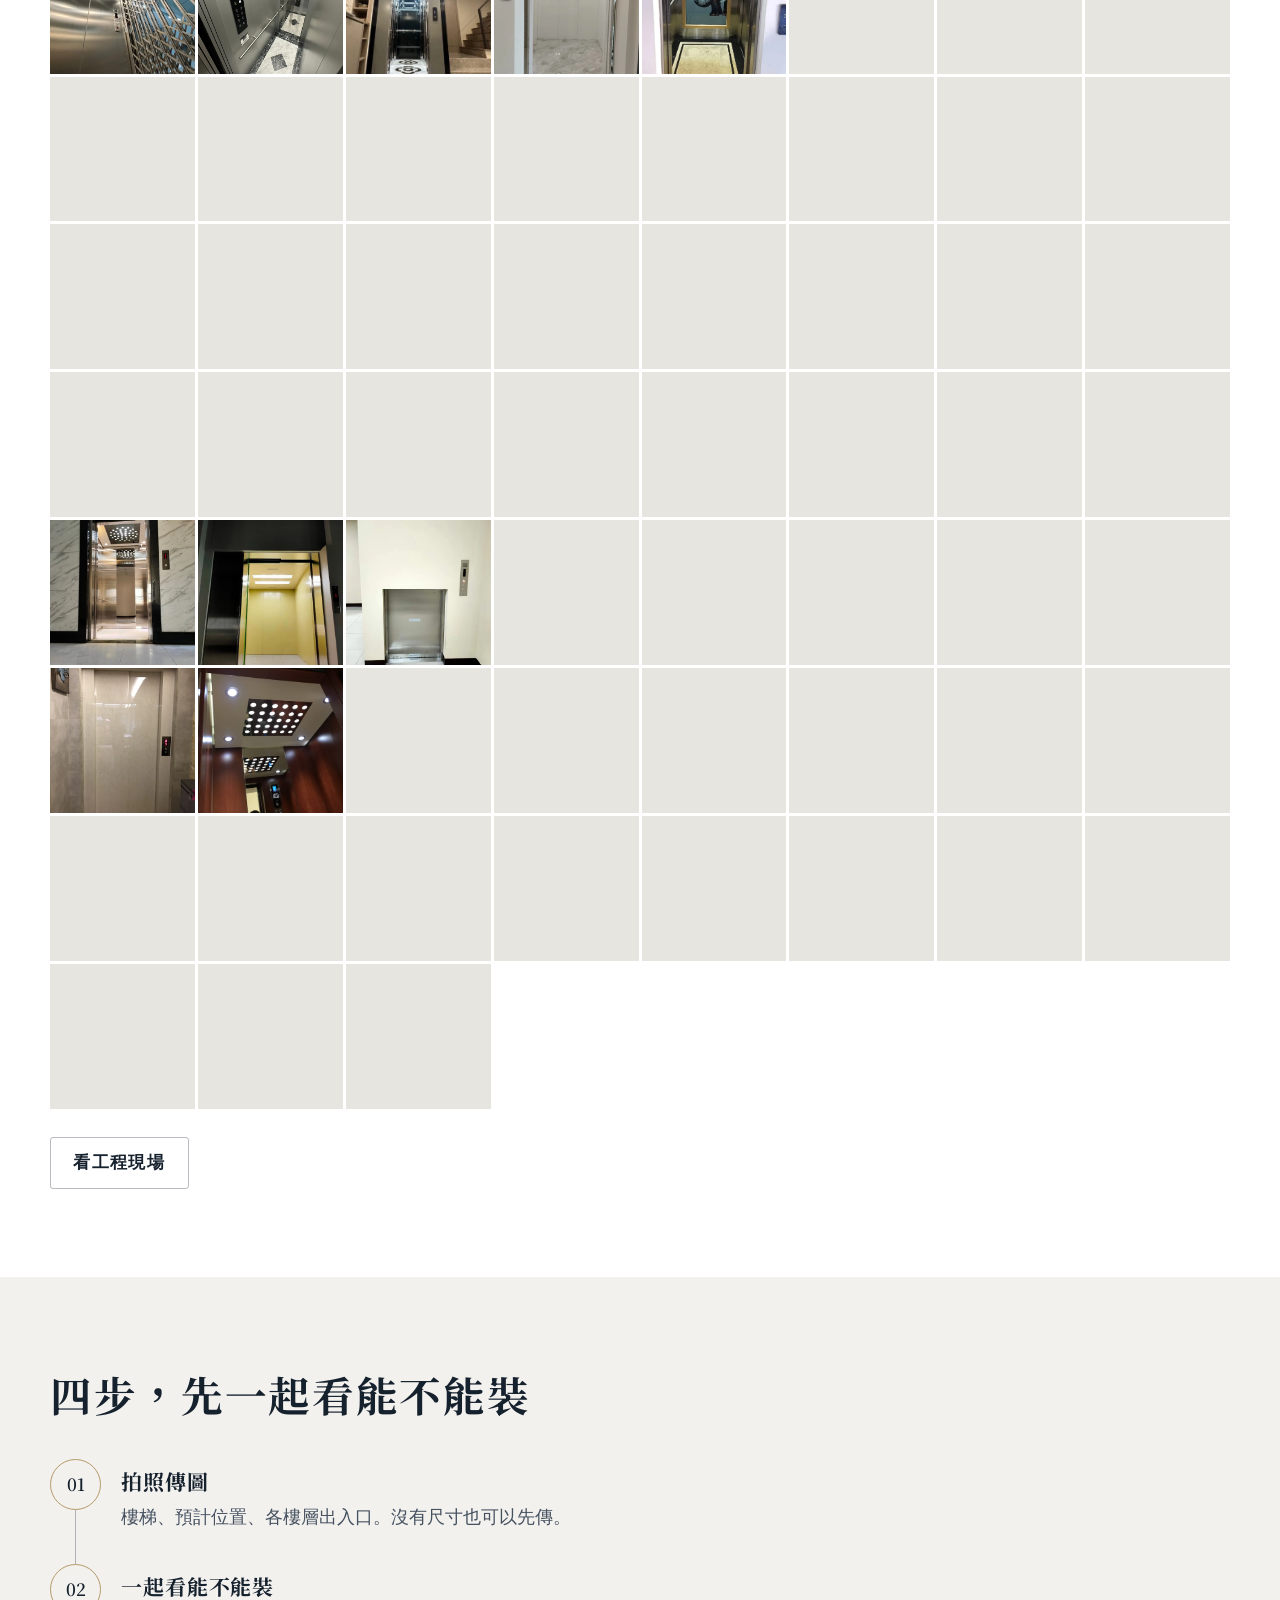
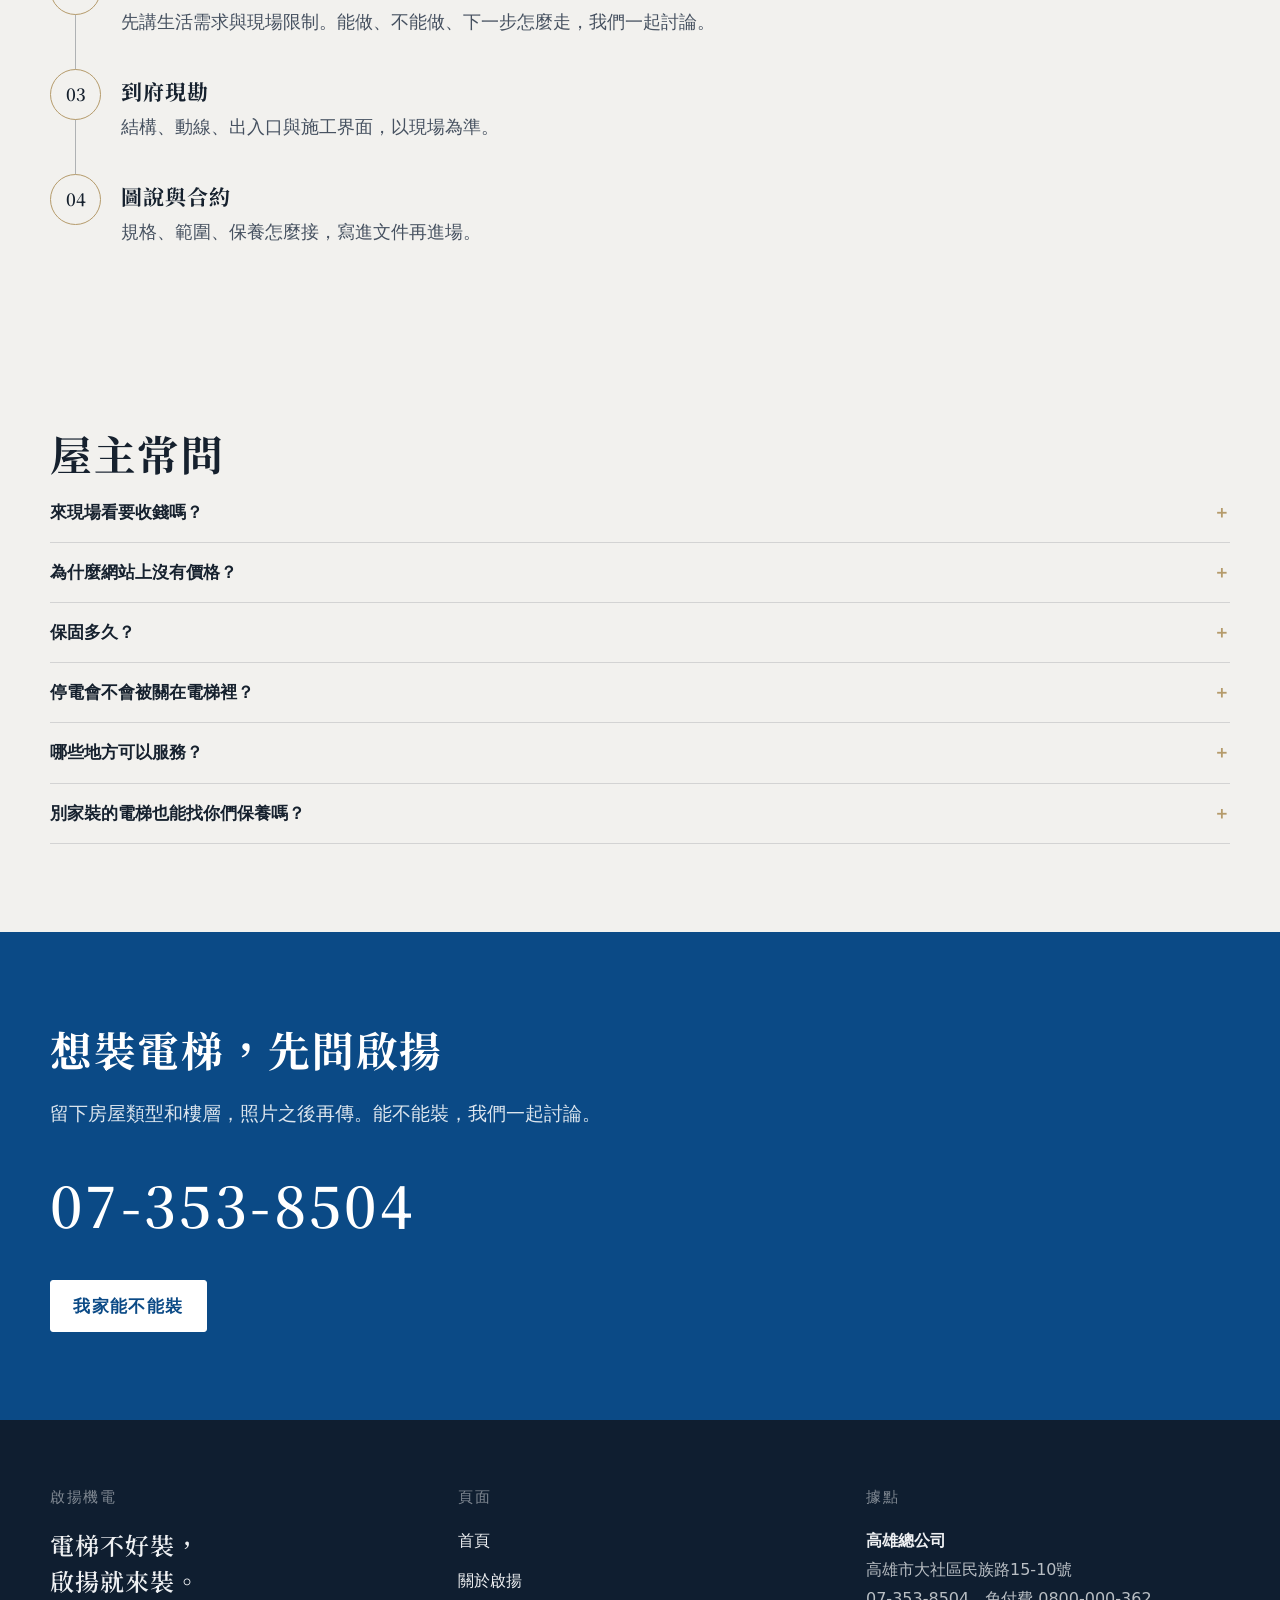
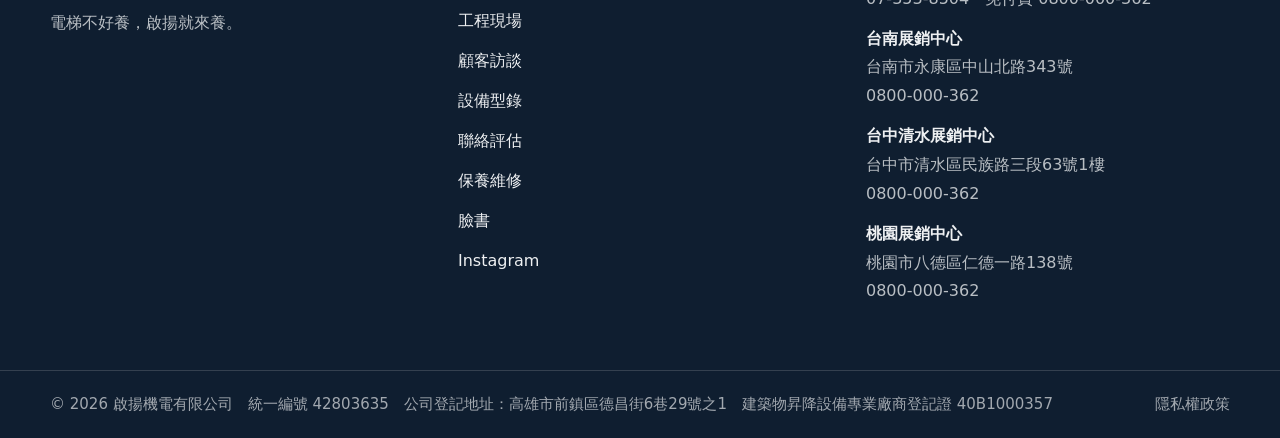
==== commit e3b7d792: "拿掉台南展銷中心電話與傳真，電話統一高雄總公司與免付費專線 Co-Authored-By: Claude Fable 5.2 <noreply@anthropic.com> Claude-Sessio" ====
--- a/index.html
+++ b/index.html
@@ -639,7 +639,7 @@
         <p class="foot-k">據點</p>
         <ul>
           <li class="place"><strong>高雄總公司</strong><a href="https://www.google.com/maps/search/?api=1&amp;query=%E9%AB%98%E9%9B%84%E5%B8%82%E5%A4%A7%E7%A4%BE%E5%8D%80%E6%B0%91%E6%97%8F%E8%B7%AF15-10%E8%99%9F" target="_blank" rel="noopener noreferrer">高雄市大社區民族路15-10號</a><br /><a href="tel:+88673538504">07-353-8504</a>　<a href="tel:0800000362">免付費 0800-000-362</a></li>
-          <li class="place"><strong>台南展銷中心</strong>台南市永康區中山北路343號<br /><a href="tel:+88662313662">06-231-3662</a></li>
+          <li class="place"><strong>台南展銷中心</strong>台南市永康區中山北路343號<br /><a href="tel:0800000362">0800-000-362</a></li>
           <li class="place"><strong>台中清水展銷中心</strong>台中市清水區民族路三段63號1樓<br /><a href="tel:0800000362">0800-000-362</a></li>
           <li class="place"><strong>桃園展銷中心</strong>桃園市八德區仁德一路138號<br /><a href="tel:0800000362">0800-000-362</a></li>
         </ul>
